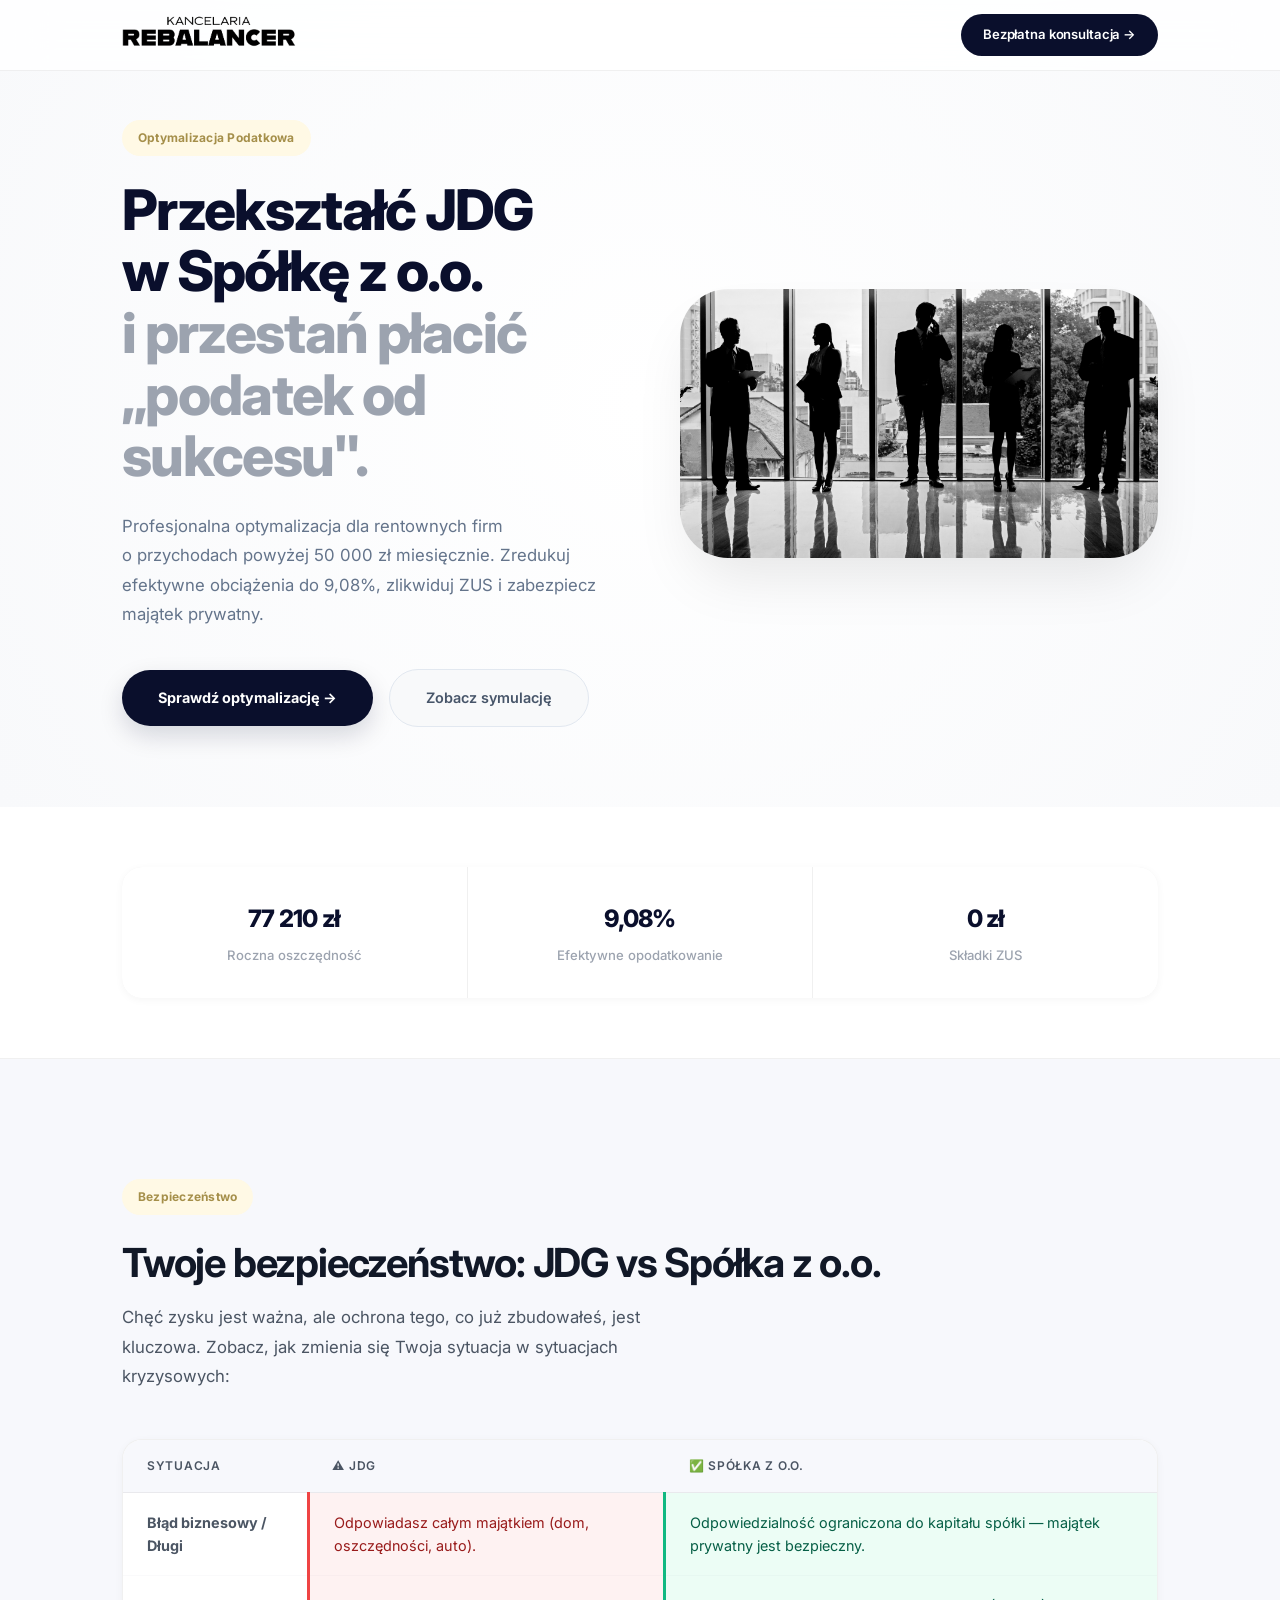
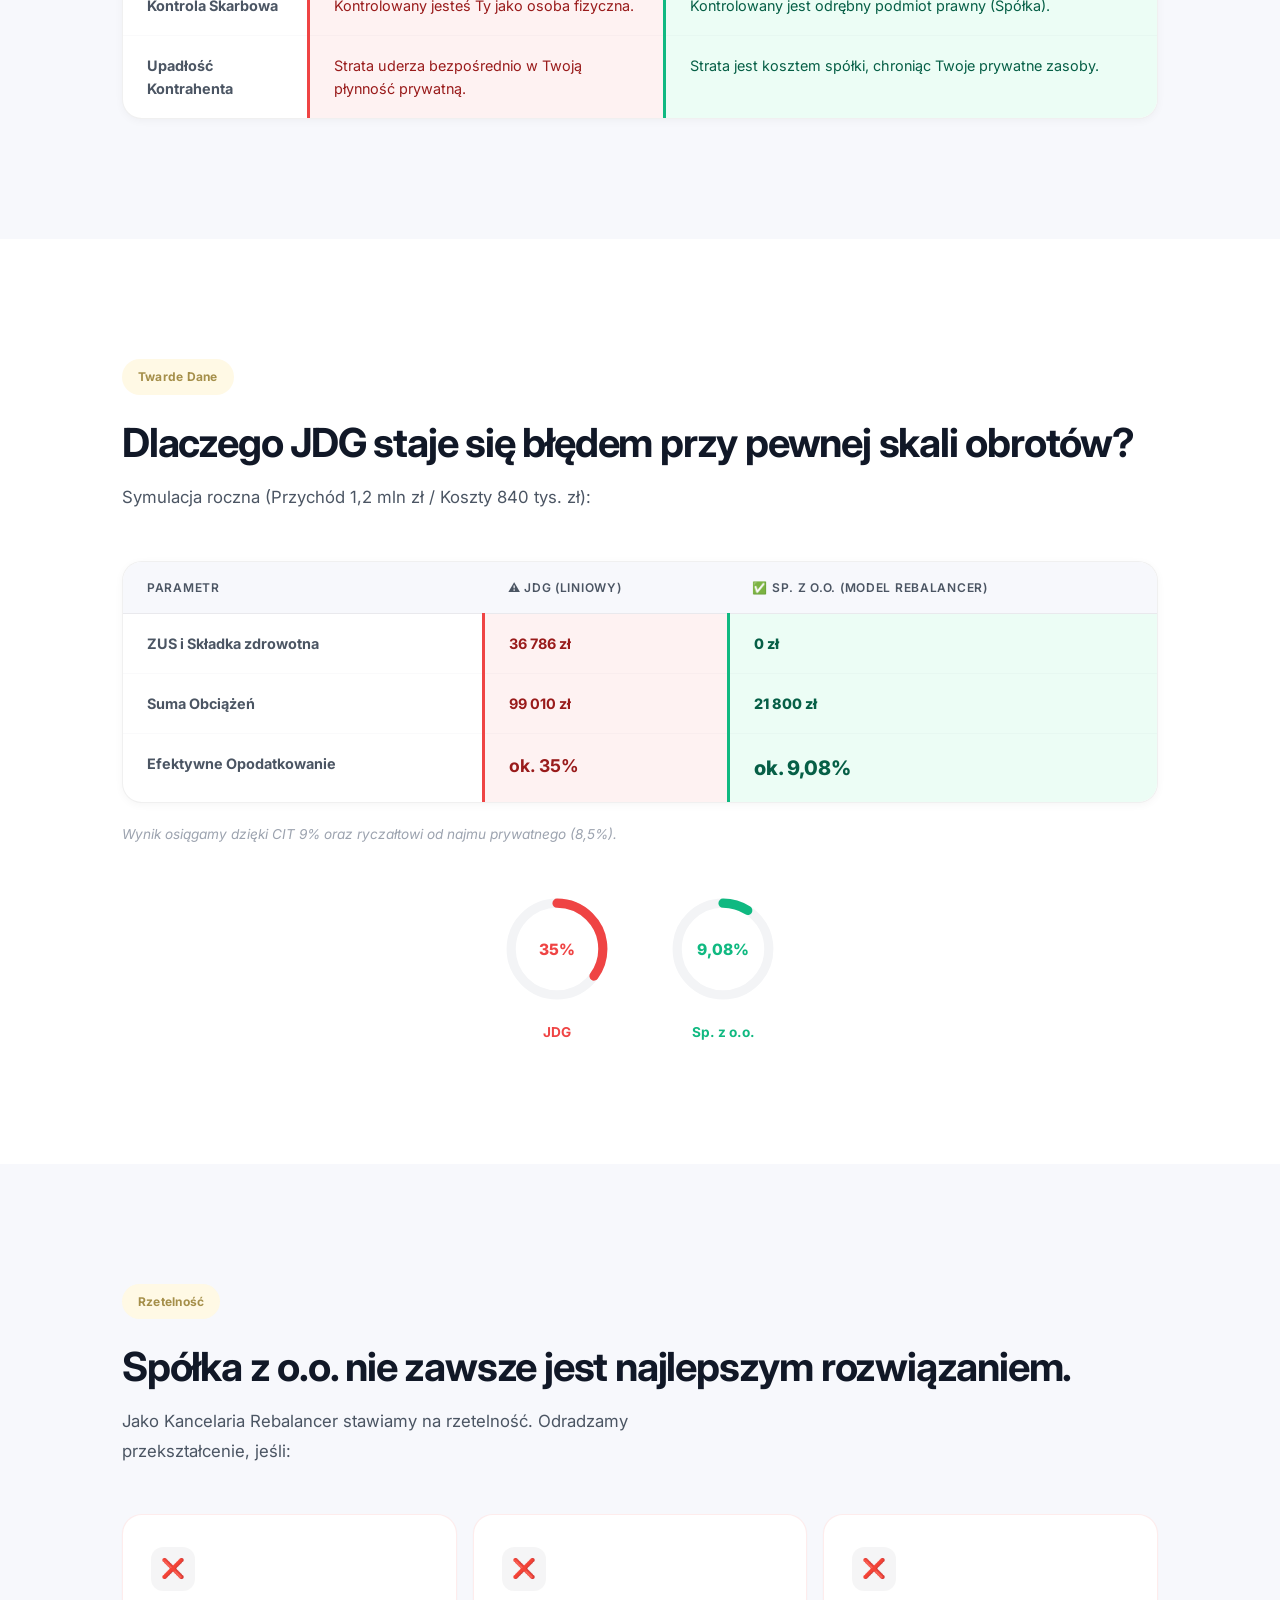
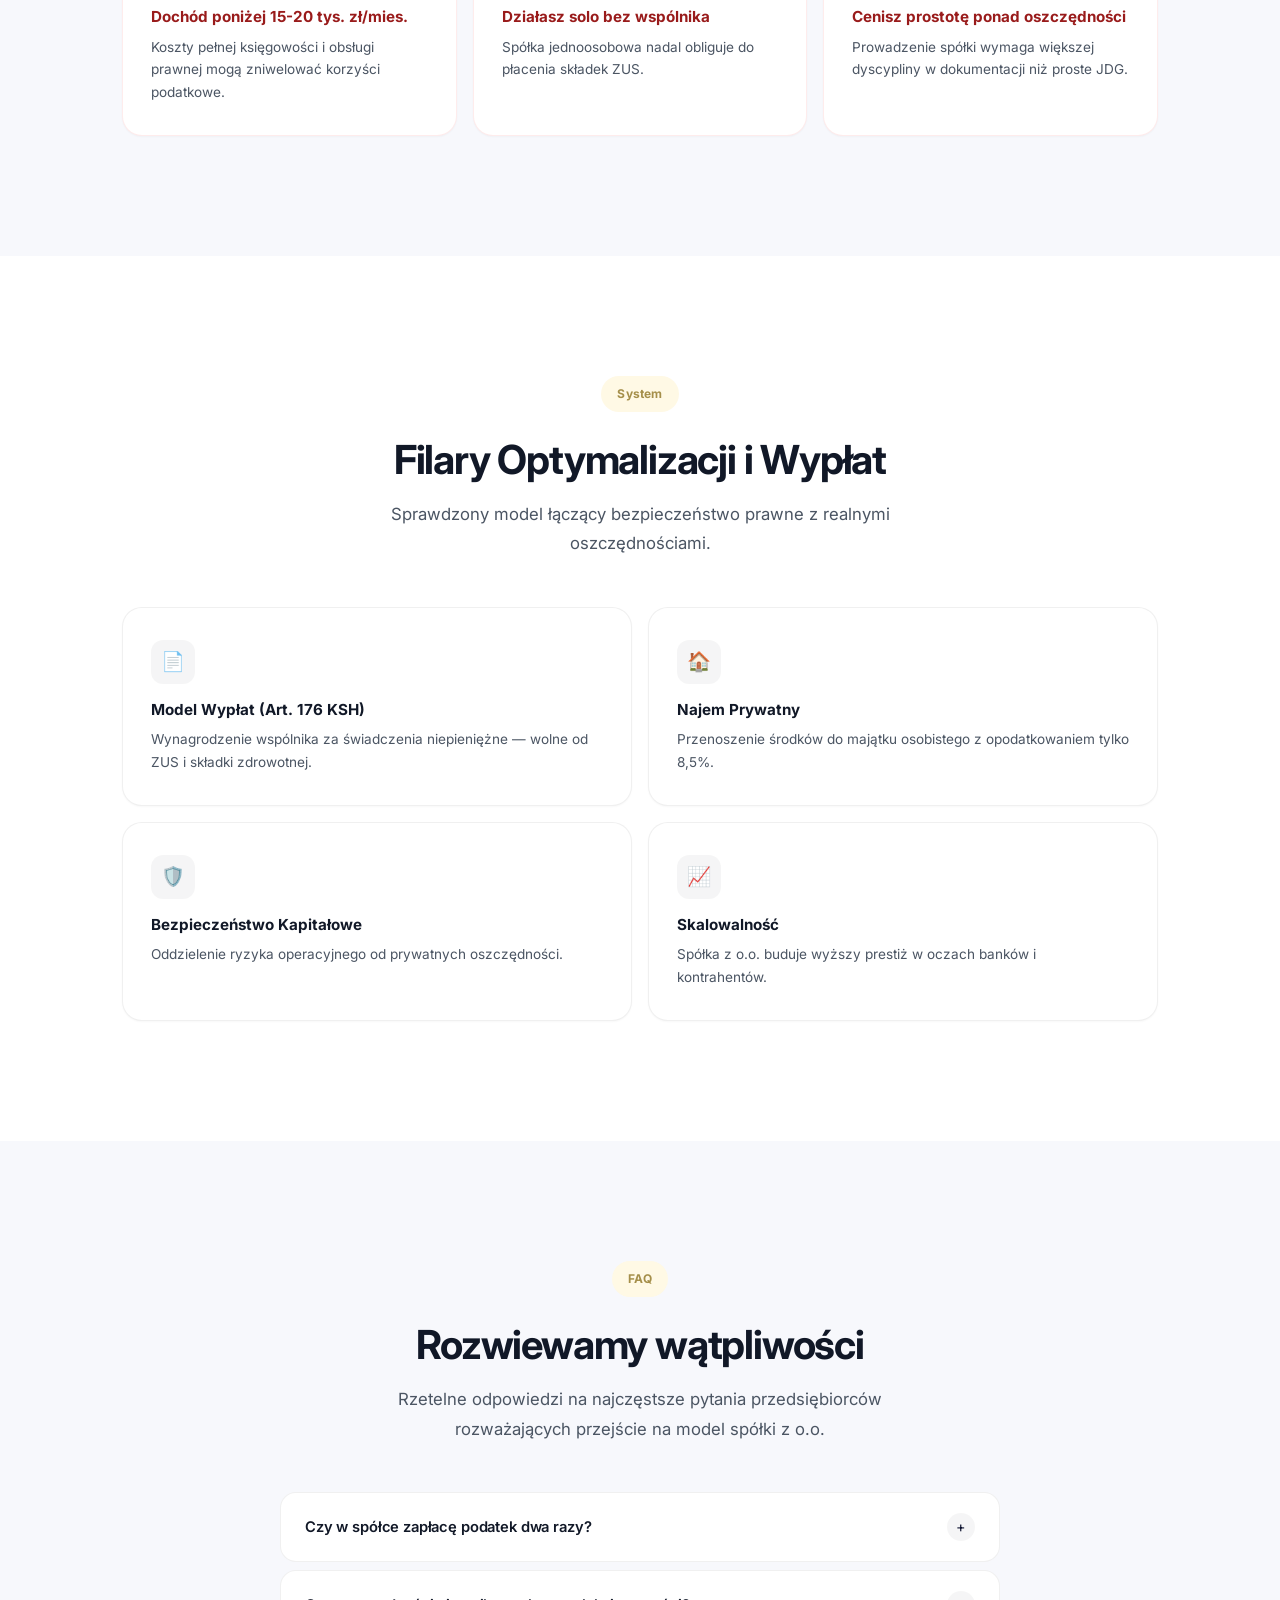
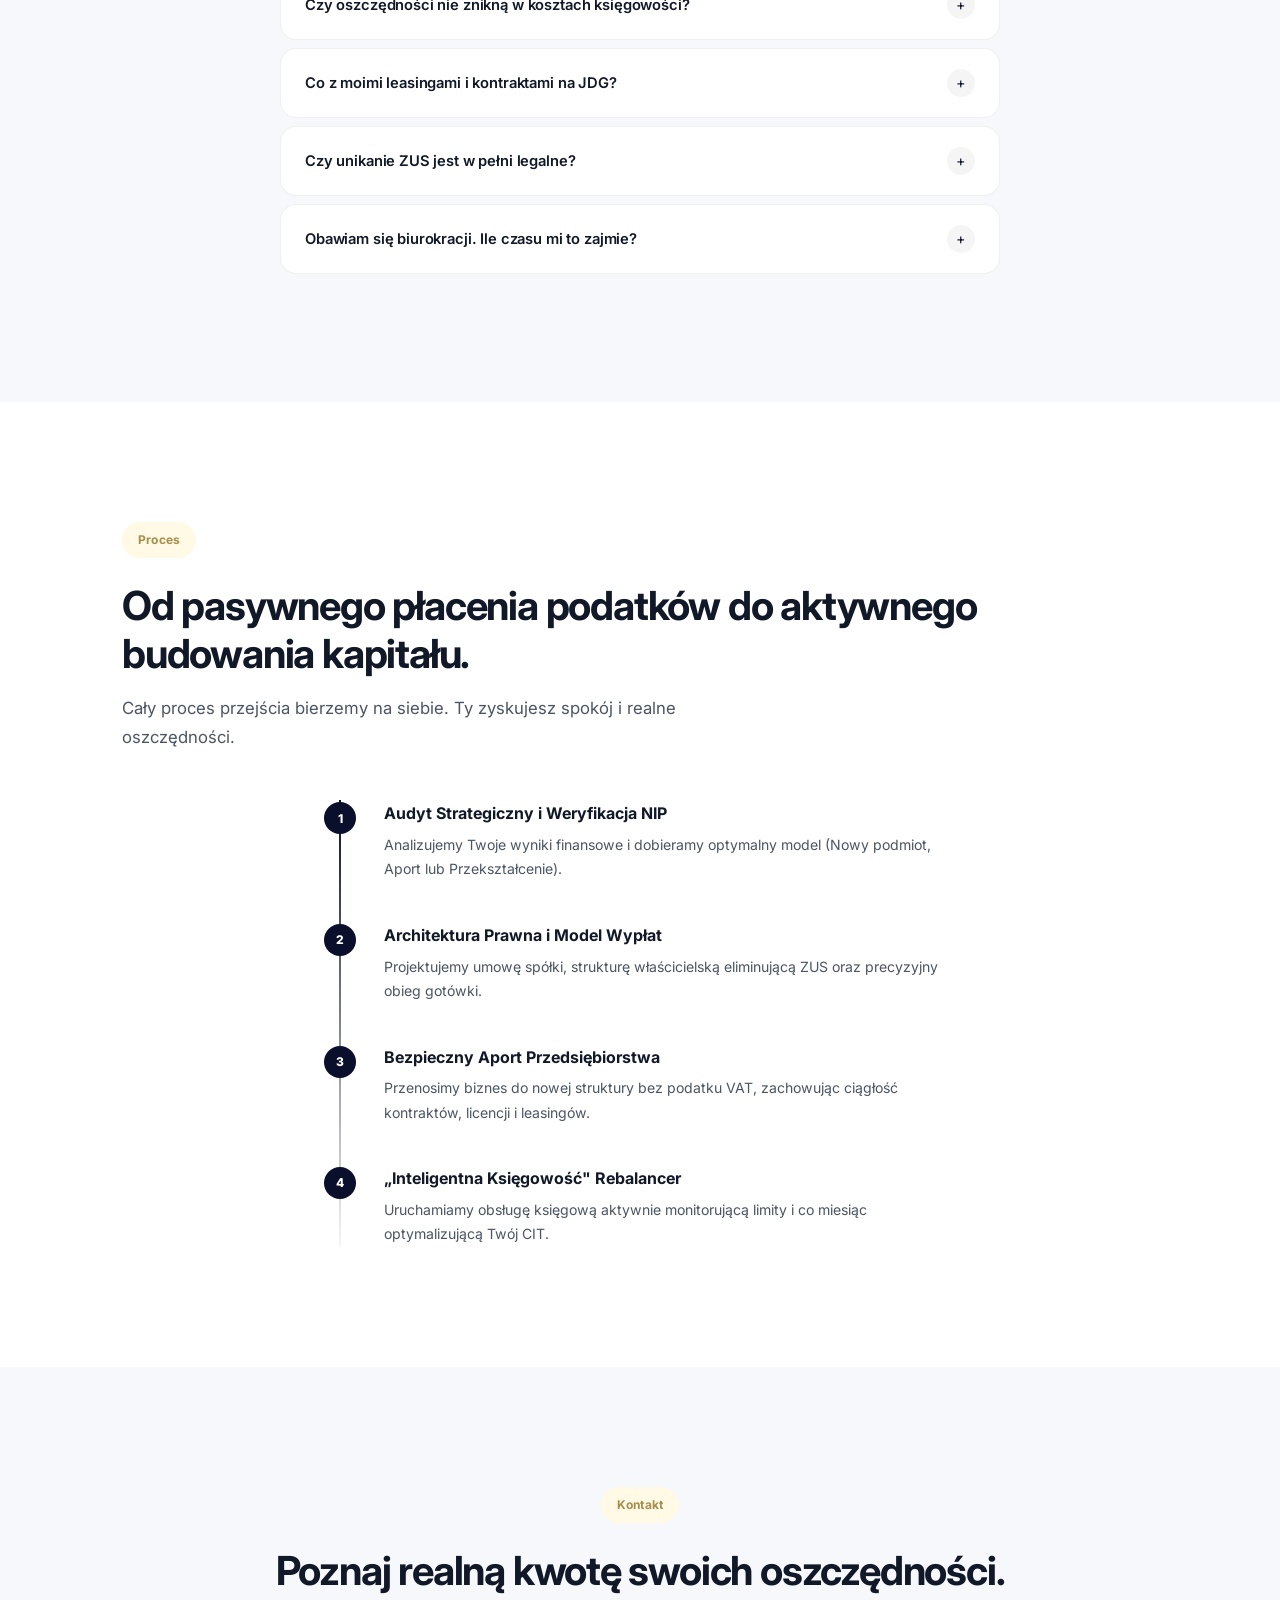
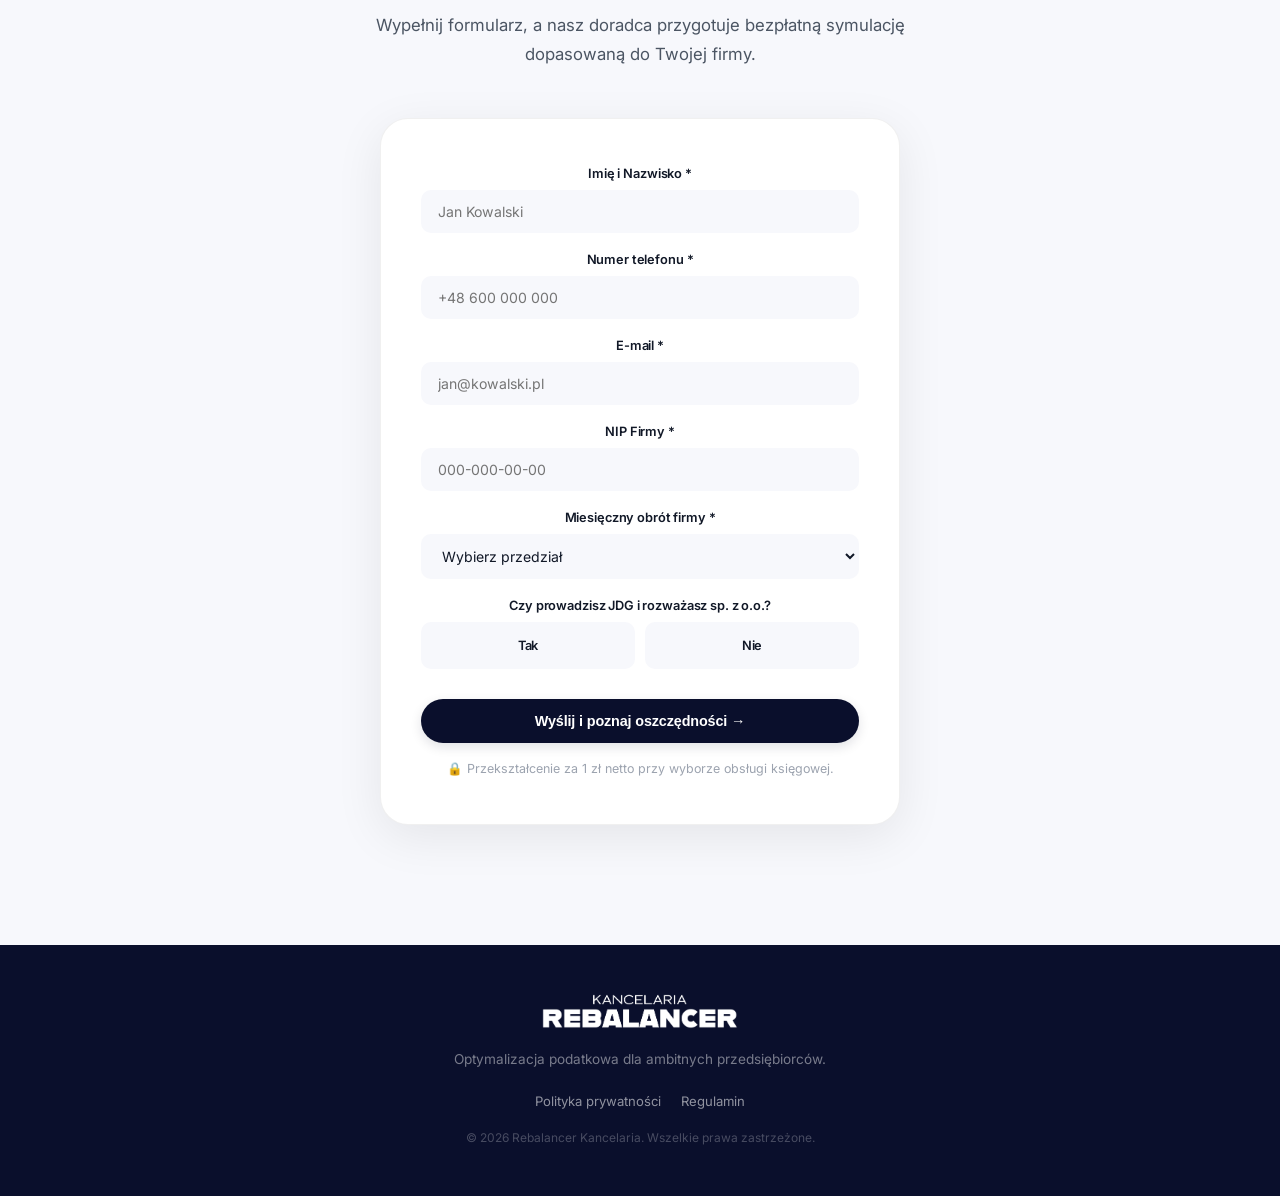
==== index.html @ 9e13a19e "fix: refactor form handling to use name attributes and FormData to ensure all fields are sent" ====
<!DOCTYPE html>
<html lang="pl">

<head>
  <meta charset="UTF-8">
  <meta name="viewport" content="width=device-width, initial-scale=1.0">
  <title>Rebalancer Kancelaria – Przekształcenie JDG w Sp. z o.o. | Optymalizacja Podatkowa</title>
  <meta name="description"
    content="Profesjonalna optymalizacja podatkowa dla rentownych firm. Przekształć JDG w Spółkę z o.o. i zredukuj obciążenia do 9,08%. Kancelaria Rebalancer.">
  <link rel="stylesheet" href="styles.css">
  <link rel="icon" type="image/png" href="favicon.png">
</head>

<body>

  <!-- NAVBAR -->
  <nav class="navbar">
    <div class="container">
      <a href="#" class="nav-logo"><img src="logo.png" alt="Kancelaria Rebalancer"></a>
      <a href="#contact" class="nav-cta">Bezpłatna konsultacja →</a>
    </div>
  </nav>

  <!-- HERO -->
  <section class="hero" id="hero">
    <div class="container">
      <div class="hero-grid">
        <div class="hero-text">
          <span class="pill reveal">Optymalizacja podatkowa</span>
          <h1 class="reveal d1">Przekształć JDG<br>w Spółkę z o.o.<br><span class="muted">i przestań płacić<br>„podatek
              od<br>sukcesu".</span></h1>
          <p class="hero-desc reveal d2">Profesjonalna optymalizacja dla rentownych firm o&nbsp;przychodach powyżej
            50&nbsp;000&nbsp;zł miesięcznie. Zredukuj efektywne obciążenia do 9,08%, zlikwiduj ZUS i&nbsp;zabezpiecz
            majątek prywatny.</p>
          <div class="hero-btns reveal d3">
            <a href="#contact" class="btn-primary">Sprawdź optymalizację →</a>
            <a href="#data" class="btn-outline">Zobacz symulację</a>
          </div>
        </div>
        <div class="hero-visual reveal d2">
          <img src="hero.png" alt="Optymalizacja podatkowa — wizualizacja">
        </div>
      </div>
    </div>
  </section>

  <!-- STATS -->
  <section class="stats-section">
    <div class="container">
      <div class="stats-bar reveal d3">
        <div class="stat-item">
          <div class="stat-value">77 210 zł</div>
          <div class="stat-label">Roczna oszczędność</div>
        </div>
        <div class="stat-item">
          <div class="stat-value">9,08%</div>
          <div class="stat-label">Efektywne opodatkowanie</div>
        </div>
        <div class="stat-item">
          <div class="stat-value">0 zł</div>
          <div class="stat-label">Składki ZUS</div>
        </div>
      </div>
    </div>
  </section>

  <!-- SECTION 2 – RISK -->
  <section class="section bg-soft" id="risk">
    <div class="container">
      <span class="pill reveal">Bezpieczeństwo</span>
      <h2 class="reveal">Twoje bezpieczeństwo: JDG vs Spółka z&nbsp;o.o.</h2>
      <p class="section-desc reveal d1">Chęć zysku jest ważna, ale ochrona tego, co już zbudowałeś, jest kluczowa.
        Zobacz, jak zmienia się Twoja sytuacja w&nbsp;sytuacjach kryzysowych:</p>
      <div class="table-card reveal d2">
        <table class="data-table">
          <thead>
            <tr>
              <th>Sytuacja</th>
              <th>⚠️ JDG</th>
              <th>✅ Spółka z o.o.</th>
            </tr>
          </thead>
          <tbody>
            <tr>
              <td><strong>Błąd biznesowy / Długi</strong></td>
              <td class="cell-danger">Odpowiadasz całym majątkiem (dom, oszczędności, auto).</td>
              <td class="cell-success">Odpowiedzialność ograniczona do kapitału spółki — majątek prywatny jest
                bezpieczny.</td>
            </tr>
            <tr>
              <td><strong>Kontrola Skarbowa</strong></td>
              <td class="cell-danger">Kontrolowany jesteś Ty jako osoba fizyczna.</td>
              <td class="cell-success">Kontrolowany jest odrębny podmiot prawny (Spółka).</td>
            </tr>
            <tr>
              <td><strong>Upadłość Kontrahenta</strong></td>
              <td class="cell-danger">Strata uderza bezpośrednio w Twoją płynność prywatną.</td>
              <td class="cell-success">Strata jest kosztem spółki, chroniąc Twoje prywatne zasoby.</td>
            </tr>
          </tbody>
        </table>
      </div>
    </div>
  </section>

  <!-- SECTION 3 – DATA -->
  <section class="section" id="data">
    <div class="container">
      <span class="pill reveal">Twarde dane</span>
      <h2 class="reveal">Dlaczego JDG staje się błędem przy pewnej skali obrotów?</h2>
      <p class="section-desc reveal d1">Symulacja roczna (Przychód 1,2&nbsp;mln&nbsp;zł / Koszty 840&nbsp;tys.&nbsp;zł):
      </p>
      <div class="table-card reveal d2">
        <table class="data-table">
          <thead>
            <tr>
              <th>Parametr</th>
              <th>⚠️ JDG (Liniowy)</th>
              <th>✅ Sp. z o.o. (Model Rebalancer)</th>
            </tr>
          </thead>
          <tbody>
            <tr>
              <td><strong>ZUS i Składka zdrowotna</strong></td>
              <td class="cell-danger" style="font-weight:700">36&nbsp;786&nbsp;zł</td>
              <td class="cell-success" style="font-weight:800">0&nbsp;zł</td>
            </tr>
            <tr>
              <td><strong>Suma Obciążeń</strong></td>
              <td class="cell-danger" style="font-weight:700">99&nbsp;010&nbsp;zł</td>
              <td class="cell-success" style="font-weight:800">21&nbsp;800&nbsp;zł</td>
            </tr>
            <tr>
              <td><strong>Efektywne Opodatkowanie</strong></td>
              <td class="cell-danger" style="font-weight:700;font-size:1.1rem">ok. 35%</td>
              <td class="cell-success" style="font-weight:800;font-size:1.25rem">ok. 9,08%</td>
            </tr>
          </tbody>
        </table>
      </div>
      <p class="data-note reveal d3">Wynik osiągamy dzięki CIT 9% oraz ryczałtowi od najmu prywatnego (8,5%).</p>
      <div class="chart-row reveal d3">
        <div class="donut-item">
          <svg width="110" height="110" viewBox="0 0 120 120">
            <circle cx="60" cy="60" r="50" fill="none" stroke="#F3F4F6" stroke-width="10" />
            <circle id="donut-jdg" cx="60" cy="60" r="50" fill="none" stroke="#EF4444" stroke-width="10"
              stroke-linecap="round" transform="rotate(-90 60 60)" /><text x="60" y="60" text-anchor="middle"
              dominant-baseline="central" fill="#EF4444" font-size="17" font-weight="800" font-family="Inter">35%</text>
          </svg>
          <p class="donut-label label-red">JDG</p>
        </div>
        <div class="donut-item">
          <svg width="110" height="110" viewBox="0 0 120 120">
            <circle cx="60" cy="60" r="50" fill="none" stroke="#F3F4F6" stroke-width="10" />
            <circle id="donut-spzoo" cx="60" cy="60" r="50" fill="none" stroke="#10B981" stroke-width="10"
              stroke-linecap="round" transform="rotate(-90 60 60)" /><text x="60" y="60" text-anchor="middle"
              dominant-baseline="central" fill="#10B981" font-size="17" font-weight="800"
              font-family="Inter">9,08%</text>
          </svg>
          <p class="donut-label label-green">Sp. z o.o.</p>
        </div>
      </div>
    </div>
  </section>

  <!-- SECTION 4 – HONESTY -->
  <section class="section bg-soft" id="honesty">
    <div class="container">
      <span class="pill reveal">Rzetelność</span>
      <h2 class="reveal">Spółka z o.o. nie zawsze jest najlepszym rozwiązaniem.</h2>
      <p class="section-desc reveal d1">Jako Kancelaria Rebalancer stawiamy na rzetelność. Odradzamy przekształcenie,
        jeśli:</p>
      <div class="cards-3">
        <div class="card card--warning reveal d1">
          <div class="card-icon">❌</div>
          <h3>Dochód poniżej 15-20 tys. zł/mies.</h3>
          <p>Koszty pełnej księgowości i obsługi prawnej mogą zniwelować korzyści podatkowe.</p>
        </div>
        <div class="card card--warning reveal d2">
          <div class="card-icon">❌</div>
          <h3>Działasz solo bez wspólnika</h3>
          <p>Spółka jednoosobowa nadal obliguje do płacenia składek ZUS.</p>
        </div>
        <div class="card card--warning reveal d3">
          <div class="card-icon">❌</div>
          <h3>Cenisz prostotę ponad oszczędności</h3>
          <p>Prowadzenie spółki wymaga większej dyscypliny w dokumentacji niż proste JDG.</p>
        </div>
      </div>
    </div>
  </section>

  <!-- SECTION 5 – PILLARS -->
  <section class="section" id="pillars">
    <div class="container text-center">
      <span class="pill reveal">System</span>
      <h2 class="reveal">Filary Optymalizacji i&nbsp;Wypłat</h2>
      <p class="section-desc reveal d1">Sprawdzony model łączący bezpieczeństwo prawne z&nbsp;realnymi oszczędnościami.
      </p>
      <div class="grid-2x2" style="text-align:left">
        <div class="card reveal d1">
          <div class="card-icon">📄</div>
          <h3>Model Wypłat (Art. 176 KSH)</h3>
          <p>Wynagrodzenie wspólnika za świadczenia niepieniężne — wolne od ZUS i składki zdrowotnej.</p>
        </div>
        <div class="card reveal d2">
          <div class="card-icon">🏠</div>
          <h3>Najem Prywatny</h3>
          <p>Przenoszenie środków do majątku osobistego z opodatkowaniem tylko 8,5%.</p>
        </div>
        <div class="card reveal d3">
          <div class="card-icon">🛡️</div>
          <h3>Bezpieczeństwo Kapitałowe</h3>
          <p>Oddzielenie ryzyka operacyjnego od prywatnych oszczędności.</p>
        </div>
        <div class="card reveal d4">
          <div class="card-icon">📈</div>
          <h3>Skalowalność</h3>
          <p>Spółka z o.o. buduje wyższy prestiż w oczach banków i kontrahentów.</p>
        </div>
      </div>
    </div>
  </section>

  <!-- SECTION 6 – FAQ -->
  <section class="section bg-soft" id="faq">
    <div class="container text-center">
      <span class="pill reveal">FAQ</span>
      <h2 class="reveal">Rozwiewamy wątpliwości</h2>
      <p class="section-desc reveal d1">Rzetelne odpowiedzi na najczęstsze pytania przedsiębiorców rozważających
        przejście na model spółki z&nbsp;o.o.</p>
      <div class="faq-wrap" style="text-align:left">
        <div class="faq-item reveal d1"><button class="faq-q">Czy w spółce zapłacę podatek dwa razy?<span
              class="faq-icon">+</span></button>
          <div class="faq-a">
            <div class="faq-a-inner">Nie. Wdrażamy metody transferu środków (najem prywatny, art. 176 KSH), które są
              kosztem dla spółki (obniżają CIT) i trafiają do Ciebie z minimalnym opodatkowaniem (nawet 8,5%).</div>
          </div>
        </div>
        <div class="faq-item reveal d2"><button class="faq-q">Czy oszczędności nie znikną w kosztach księgowości?<span
              class="faq-icon">+</span></button>
          <div class="faq-a">
            <div class="faq-a-inner">Przy dochodach 50 tys. zł+ miesięcznie, roczna oszczędność (ok. 77 tys. zł)
              wielokrotnie przewyższa koszt obsługi księgowej (ok. 1400 zł netto).</div>
          </div>
        </div>
        <div class="faq-item reveal d2"><button class="faq-q">Co z moimi leasingami i kontraktami na JDG?<span
              class="faq-icon">+</span></button>
          <div class="faq-a">
            <div class="faq-a-inner">Metoda aportu zapewnia sukcesję prawną. Pomagamy w aneksowaniu umów i przenoszeniu
              składników majątku bez przestojów operacyjnych.</div>
          </div>
        </div>
        <div class="faq-item reveal d3"><button class="faq-q">Czy unikanie ZUS jest w pełni legalne?<span
              class="faq-icon">+</span></button>
          <div class="faq-a">
            <div class="faq-a-inner">Tak. Wspólnicy wieloosobowych spółek z o.o. nie podlegają pod system ubezpieczeń
              społecznych zgodnie z ustawą o systemie ubezpieczeń społecznych.</div>
          </div>
        </div>
        <div class="faq-item reveal d3"><button class="faq-q">Obawiam się biurokracji. Ile czasu mi to zajmie?<span
              class="faq-icon">+</span></button>
          <div class="faq-a">
            <div class="faq-a-inner">Przejmujemy 90% formalności. Cały proces trwa 1-2 miesiące, a Twój udział
              ograniczamy do minimum przy podpisaniu dokumentów.</div>
          </div>
        </div>
      </div>
    </div>
  </section>

  <!-- SECTION 7 – PROCESS -->
  <section class="section" id="process">
    <div class="container">
      <span class="pill reveal">Proces</span>
      <h2 class="reveal">Od pasywnego płacenia podatków do aktywnego budowania kapitału.</h2>
      <p class="section-desc reveal d1">Cały proces przejścia bierzemy na siebie. Ty zyskujesz spokój i&nbsp;realne
        oszczędności.</p>
      <div class="timeline">
        <div class="tl-step reveal d1">
          <div class="tl-num">1</div>
          <h3>Audyt Strategiczny i Weryfikacja NIP</h3>
          <p>Analizujemy Twoje wyniki finansowe i dobieramy optymalny model (Nowy podmiot, Aport lub Przekształcenie).
          </p>
        </div>
        <div class="tl-step reveal d2">
          <div class="tl-num">2</div>
          <h3>Architektura Prawna i Model Wypłat</h3>
          <p>Projektujemy umowę spółki, strukturę właścicielską eliminującą ZUS oraz precyzyjny obieg gotówki.</p>
        </div>
        <div class="tl-step reveal d3">
          <div class="tl-num">3</div>
          <h3>Bezpieczny Aport Przedsiębiorstwa</h3>
          <p>Przenosimy biznes do nowej struktury bez podatku VAT, zachowując ciągłość kontraktów, licencji i leasingów.
          </p>
        </div>
        <div class="tl-step reveal d4">
          <div class="tl-num">4</div>
          <h3>„Inteligentna Księgowość" Rebalancer</h3>
          <p>Uruchamiamy obsługę księgową aktywnie monitorującą limity i co miesiąc optymalizującą Twój CIT.</p>
        </div>
      </div>
    </div>
  </section>

  <!-- SECTION 8 – CONTACT -->
  <section class="section bg-soft" id="contact">
    <div class="container text-center">
      <span class="pill reveal">Kontakt</span>
      <h2 class="reveal">Poznaj realną kwotę swoich oszczędności.</h2>
      <p class="section-desc reveal d1">Wypełnij formularz, a nasz doradca przygotuje bezpłatną symulację dopasowaną do
        Twojej firmy.</p>
      <div class="form-card reveal d2">
        <form id="contactForm" novalidate>
          <div class="field"><label for="name">Imię i Nazwisko *</label><input type="text" id="name" name="name"
              placeholder="Jan Kowalski" required></div>
          <div class="field"><label for="phone">Numer telefonu *</label><input type="tel" id="phone" name="phone"
              placeholder="+48 600 000 000" required></div>
          <div class="field"><label for="email">E-mail *</label><input type="email" id="email" name="email"
              placeholder="jan@kowalski.pl" required></div>
          <div class="field"><label for="nip">NIP Firmy *</label><input type="text" id="nip" name="nip"
              placeholder="000-000-00-00" required></div>
          <div class="field"><label for="revenue">Miesięczny obrót firmy *</label><select id="revenue" name="revenue"
              required>
              <option value="" disabled selected>Wybierz przedział</option>
              <option value="do30">do 30 tys. zł</option>
              <option value="30-50">30–50 tys. zł</option>
              <option value="50-200">50–200 tys. zł</option>
              <option value="200+">powyżej 200 tys. zł</option>
            </select></div>
          <div class="field"><label>Czy prowadzisz JDG i rozważasz sp. z o.o.?</label>
            <div class="radio-row"><label class="radio-opt"><input type="radio" name="jdg" value="tak">Tak</label><label
                class="radio-opt"><input type="radio" name="jdg" value="nie">Nie</label></div>
          </div>
          <button type="submit" class="submit-btn">Wyślij i poznaj oszczędności →</button>
          <p class="form-note">🔒 Przekształcenie za 1 zł netto przy wyborze obsługi księgowej.</p>
        </form>
      </div>
    </div>
  </section>

  <!-- FOOTER -->
  <footer>
    <div class="container">
      <div class="footer-logo"><img src="logo.png" alt="Rebalancer Kancelaria"></div>
      <p class="footer-tagline">Optymalizacja podatkowa dla ambitnych przedsiębiorców.</p>
      <div class="footer-links"><a href="#">Polityka prywatności</a><a href="#">Regulamin</a></div>
      <p class="footer-copy">© 2026 Rebalancer Kancelaria. Wszelkie prawa zastrzeżone.</p>
    </div>
  </footer>

  <!-- MODAL -->
  <div class="modal-overlay" id="successModal">
    <div class="modal-box">
      <div class="m-icon">✅</div>
      <h3>Dziękujemy!</h3>
      <p>Twoje zgłoszenie zostało wysłane. Nasz doradca skontaktuje się z Tobą w ciągu 24 godzin.</p>
      <button class="modal-close-btn" id="closeModal">Zamknij</button>
    </div>
  </div>

  <script src="script.js"></script>
</body>

</html>
---- styles.css ----
@import url('https://fonts.googleapis.com/css2?family=Inter:wght@300;400;500;600;700;800;900&display=swap');

:root {
  --white: #FFFFFF;
  --bg-soft: #F7F8FC;
  --bg-section: #F1F3F9;
  --navy: #0A0F2C;
  --navy-90: rgba(10, 15, 44, 0.9);
  --navy-08: rgba(10, 15, 44, 0.08);
  --navy-04: rgba(10, 15, 44, 0.04);
  --navy-02: rgba(10, 15, 44, 0.02);
  --text-primary: #111827;
  --text-secondary: #4B5563;
  --text-tertiary: #9CA3AF;
  --border: rgba(0, 0, 0, 0.06);
  --border-hover: rgba(10, 15, 44, 0.14);
  --green: #10B981;
  --green-bg: #ECFDF5;
  --green-text: #065F46;
  --red: #EF4444;
  --red-bg: #FEF2F2;
  --red-text: #991B1B;
  --gold: #C8A951;
  --radius: 16px;
  --radius-lg: 20px;
  --radius-xl: 28px;
  --shadow-xs: 0 1px 2px rgba(0, 0, 0, 0.03);
  --shadow-sm: 0 2px 8px rgba(0, 0, 0, 0.04);
  --shadow-md: 0 4px 24px rgba(0, 0, 0, 0.06);
  --shadow-lg: 0 12px 48px rgba(0, 0, 0, 0.08);
  --shadow-xl: 0 20px 60px rgba(0, 0, 0, 0.10);
  --ease: cubic-bezier(0.4, 0, 0.2, 1);
}

*,
*::before,
*::after {
  box-sizing: border-box;
  margin: 0;
  padding: 0;
}

html {
  scroll-behavior: smooth;
}

body {
  font-family: 'Inter', system-ui, -apple-system, sans-serif;
  background: var(--white);
  color: var(--text-primary);
  line-height: 1.65;
  overflow-x: hidden;
  -webkit-font-smoothing: antialiased;
  -moz-osx-font-smoothing: grayscale;
}

/* === LAYOUT === */
.container {
  max-width: 1100px;
  margin: 0 auto;
  padding: 0 32px;
}

.section {
  padding: 120px 0;
}

.text-center {
  text-align: center;
}

/* === PILL BADGE === */
.pill {
  display: inline-flex;
  align-items: center;
  gap: 6px;
  padding: 8px 16px;
  background: #FFF9E5;
  color: #A58F4A;
  font-size: 0.75rem;
  font-weight: 700;
  text-transform: capitalize;
  letter-spacing: 0.02em;
  border-radius: 100px;
  margin-bottom: 24px;
}

/* === TYPOGRAPHY === */
h1 {
  font-size: clamp(2.25rem, 4.5vw, 3.25rem);
  font-weight: 800;
  line-height: 1.15;
  letter-spacing: -0.035em;
  color: var(--text-primary);
}

h2 {
  font-size: clamp(1.75rem, 3.5vw, 2.5rem);
  font-weight: 700;
  line-height: 1.2;
  letter-spacing: -0.03em;
  color: var(--text-primary);
  margin-bottom: 16px;
}

.section-desc {
  font-size: 1.05rem;
  color: var(--text-secondary);
  max-width: 580px;
  line-height: 1.75;
  margin-bottom: 48px;
  font-weight: 400;
}

.text-center .section-desc {
  margin-left: auto;
  margin-right: auto;
}

/* === ANIMATIONS === */
.reveal {
  opacity: 0;
  transform: translateY(24px);
  transition: opacity 0.65s var(--ease), transform 0.65s var(--ease);
}

.reveal.visible {
  opacity: 1;
  transform: none;
}

.d1 {
  transition-delay: 0.08s;
}

.d2 {
  transition-delay: 0.16s;
}

.d3 {
  transition-delay: 0.24s;
}

.d4 {
  transition-delay: 0.32s;
}

/* === NAVBAR === */
.navbar {
  position: fixed;
  top: 0;
  left: 0;
  right: 0;
  z-index: 100;
  padding: 14px 0;
  background: rgba(255, 255, 255, 0.82);
  backdrop-filter: saturate(180%) blur(20px);
  -webkit-backdrop-filter: saturate(180%) blur(20px);
  border-bottom: 1px solid var(--border);
}

.navbar .container {
  display: flex;
  align-items: center;
  justify-content: space-between;
}

.nav-logo img {
  height: 32px;
}

.nav-cta {
  padding: 10px 22px;
  background: var(--navy);
  color: var(--white);
  font-size: 0.82rem;
  font-weight: 600;
  border: none;
  border-radius: 100px;
  cursor: pointer;
  text-decoration: none;
  transition: all 0.25s var(--ease);
  letter-spacing: -0.01em;
}

.nav-cta:hover {
  background: #161D40;
  box-shadow: var(--shadow-md);
  transform: translateY(-1px);
}

/* === HERO === */
.hero {
  padding: 120px 0 80px;
  background: radial-gradient(circle at 50% 50%, #ffffff 0%, #f8f9fb 100%);
  position: relative;
  overflow: hidden;
}

.hero-grid {
  display: grid;
  grid-template-columns: 1fr 1fr;
  gap: 80px;
  align-items: center;
}

.hero-text {
  max-width: 540px;
}

.hero h1 {
  margin-bottom: 24px;
  font-size: clamp(2.2rem, 4.5vw, 3.5rem);
  line-height: 1.1;
  font-weight: 800;
  color: var(--navy);
  letter-spacing: -0.03em;
}

.hero h1 .underline-accent {
  position: relative;
  display: inline;
}

.hero h1 span.muted {
  color: #9CA3AF;
  font-weight: 800;
}

.hero-desc {
  font-size: 1.05rem;
  color: #64748B;
  line-height: 1.75;
  margin-bottom: 40px;
  font-weight: 400;
}

.hero-btns {
  display: flex;
  gap: 16px;
  align-items: center;
}

.btn-primary {
  padding: 16px 36px;
  background: var(--navy);
  color: var(--white);
  font-weight: 700;
  font-size: 0.9rem;
  border-radius: 100px;
  text-decoration: none;
  transition: all 0.3s var(--ease);
  box-shadow: 0 10px 25px rgba(10, 15, 44, 0.15);
}

.btn-primary:hover {
  background: #161D40;
  transform: translateY(-2px);
  box-shadow: 0 15px 35px rgba(10, 15, 44, 0.2);
}

.btn-outline {
  padding: 16px 36px;
  background: #F8F9FA;
  color: #475569;
  font-weight: 600;
  font-size: 0.9rem;
  border: 1px solid #E2E8F0;
  border-radius: 100px;
  text-decoration: none;
  transition: all 0.3s var(--ease);
}

.btn-outline:hover {
  background: var(--white);
  border-color: #CBD5E1;
  color: var(--navy);
}

.hero-visual {
  width: 100%;
  display: flex;
  justify-content: flex-end;
}

.hero-visual img {
  width: 100%;
  max-width: 580px;
  height: auto;
  object-fit: cover;
  border-radius: 48px;
  box-shadow: 0 30px 60px -15px rgba(0, 0, 0, 0.1);
}

/* === STATS BAR === */
.stats-section {
  padding: 60px 0;
  background: var(--white);
  border-bottom: 1px solid var(--border);
}

.stats-bar {
  display: grid;
  grid-template-columns: repeat(3, 1fr);
  gap: 1px;
  background: var(--border);
  border-radius: var(--radius-lg);
  overflow: hidden;
  box-shadow: var(--shadow-sm);
}

.stat-item {
  background: var(--white);
  padding: 32px;
  text-align: center;
}

.stat-value {
  font-size: 1.5rem;
  font-weight: 800;
  color: var(--navy);
  margin-bottom: 6px;
  letter-spacing: -0.03em;
}

.stat-label {
  font-size: 0.82rem;
  color: var(--text-tertiary);
  font-weight: 500;
}

/* === TABLE SECTIONS === */
.table-card {
  overflow-x: auto;
  border-radius: var(--radius-lg);
  border: 1px solid var(--border);
  background: var(--white);
  box-shadow: var(--shadow-sm);
}

.data-table {
  width: 100%;
  border-collapse: collapse;
  font-size: 0.9rem;
}

.data-table thead th {
  background: var(--bg-soft);
  padding: 16px 24px;
  text-align: left;
  font-weight: 600;
  font-size: 0.75rem;
  text-transform: uppercase;
  letter-spacing: 0.06em;
  color: var(--text-secondary);
  border-bottom: 1px solid var(--border);
}

.data-table tbody td {
  padding: 18px 24px;
  border-bottom: 1px solid var(--navy-02);
  vertical-align: top;
  color: var(--text-secondary);
  line-height: 1.6;
}

.data-table tbody tr:last-child td {
  border-bottom: none;
}

.cell-danger {
  border-left: 3px solid var(--red);
  background: var(--red-bg);
  color: var(--red-text) !important;
}

.cell-success {
  border-left: 3px solid var(--green);
  background: var(--green-bg);
  color: var(--green-text) !important;
}

.data-note {
  margin-top: 20px;
  font-size: 0.85rem;
  color: var(--text-tertiary);
  font-style: italic;
}

/* === BG VARIANTS === */
.bg-soft {
  background: var(--bg-soft);
}

.bg-section {
  background: var(--bg-section);
}

/* === CARDS GRID === */
.cards-3 {
  display: grid;
  grid-template-columns: repeat(3, 1fr);
  gap: 16px;
}

.card {
  background: var(--white);
  border: 1px solid var(--border);
  border-radius: var(--radius-lg);
  padding: 32px 28px;
  transition: all 0.3s var(--ease);
  box-shadow: var(--shadow-xs);
}

.card:hover {
  box-shadow: var(--shadow-md);
  transform: translateY(-3px);
  border-color: var(--border-hover);
}

.card-icon {
  width: 44px;
  height: 44px;
  background: var(--navy-04);
  border-radius: 12px;
  display: flex;
  align-items: center;
  justify-content: center;
  font-size: 1.2rem;
  margin-bottom: 16px;
}

.card h3 {
  font-size: 0.95rem;
  font-weight: 700;
  margin-bottom: 8px;
  line-height: 1.35;
}

.card p {
  font-size: 0.85rem;
  color: var(--text-secondary);
  line-height: 1.65;
}

.card--warning {
  border-color: rgba(239, 68, 68, 0.1);
}

.card--warning h3 {
  color: var(--red-text);
}

/* === 2x2 GRID === */
.grid-2x2 {
  display: grid;
  grid-template-columns: repeat(2, 1fr);
  gap: 16px;
}

/* === DONUT CHART === */
.chart-row {
  display: flex;
  justify-content: center;
  align-items: center;
  gap: 56px;
  margin-top: 48px;
  flex-wrap: wrap;
}

.donut-item {
  text-align: center;
}

.donut-label {
  margin-top: 10px;
  font-weight: 700;
  font-size: 0.85rem;
}

.label-red {
  color: var(--red);
}

.label-green {
  color: var(--green);
}

/* === FAQ === */
.faq-wrap {
  max-width: 720px;
  margin: 0 auto;
}

.faq-item {
  border: 1px solid var(--border);
  border-radius: var(--radius);
  margin-bottom: 8px;
  overflow: hidden;
  background: var(--white);
  transition: all 0.25s var(--ease);
}

.faq-item:hover {
  border-color: var(--border-hover);
}

.faq-q {
  width: 100%;
  background: none;
  border: none;
  color: var(--text-primary);
  padding: 20px 24px;
  font-family: 'Inter', sans-serif;
  font-size: 0.92rem;
  font-weight: 600;
  text-align: left;
  cursor: pointer;
  display: flex;
  justify-content: space-between;
  align-items: center;
  gap: 16px;
  transition: background 0.2s;
  letter-spacing: -0.01em;
}

.faq-q:hover {
  background: var(--navy-02);
}

.faq-icon {
  flex-shrink: 0;
  width: 28px;
  height: 28px;
  background: var(--navy-04);
  border-radius: 50%;
  display: flex;
  align-items: center;
  justify-content: center;
  font-size: 0.9rem;
  color: var(--navy);
  transition: transform 0.3s var(--ease);
  font-weight: 400;
}

.faq-item.active .faq-icon {
  transform: rotate(45deg);
}

.faq-a {
  max-height: 0;
  overflow: hidden;
  transition: max-height 0.35s var(--ease);
}

.faq-item.active .faq-a {
  max-height: 280px;
}

.faq-a-inner {
  padding: 0 24px 20px;
  color: var(--text-secondary);
  font-size: 0.9rem;
  line-height: 1.75;
}

/* === TIMELINE === */
.timeline {
  max-width: 640px;
  margin: 0 auto;
  position: relative;
}

.timeline::before {
  content: '';
  position: absolute;
  left: 19px;
  top: 0;
  bottom: 0;
  width: 2px;
  background: linear-gradient(180deg, var(--navy) 0%, var(--navy-04) 100%);
}

.tl-step {
  position: relative;
  padding-left: 64px;
  margin-bottom: 40px;
}

.tl-step:last-child {
  margin-bottom: 0;
}

.tl-num {
  position: absolute;
  left: 4px;
  top: 2px;
  width: 32px;
  height: 32px;
  background: var(--navy);
  border-radius: 50%;
  display: flex;
  align-items: center;
  justify-content: center;
  font-weight: 800;
  font-size: 0.75rem;
  color: var(--white);
  z-index: 1;
}

.tl-step h3 {
  font-size: 1rem;
  margin-bottom: 6px;
}

.tl-step p {
  font-size: 0.88rem;
  color: var(--text-secondary);
  line-height: 1.75;
}

/* === FORM === */
.form-card {
  max-width: 520px;
  margin: 0 auto;
  background: var(--white);
  border: 1px solid var(--border);
  border-radius: var(--radius-xl);
  padding: 44px 40px;
  box-shadow: var(--shadow-lg);
}

.field {
  margin-bottom: 16px;
}

.field label {
  display: block;
  font-size: 0.8rem;
  font-weight: 600;
  margin-bottom: 6px;
  color: var(--text-primary);
  letter-spacing: -0.01em;
}

.field input,
.field select {
  width: 100%;
  padding: 12px 16px;
  background: var(--bg-soft);
  border: 1.5px solid transparent;
  border-radius: 10px;
  color: var(--text-primary);
  font-family: 'Inter', sans-serif;
  font-size: 0.88rem;
  transition: all 0.2s var(--ease);
  outline: none;
}

.field input:focus,
.field select:focus {
  border-color: var(--navy);
  background: var(--white);
  box-shadow: 0 0 0 3px var(--navy-08);
}

.field input.error,
.field select.error {
  border-color: var(--red);
  box-shadow: 0 0 0 3px rgba(239, 68, 68, 0.08);
}

.radio-row {
  display: flex;
  gap: 10px;
}

.radio-opt {
  flex: 1;
  padding: 12px;
  background: var(--bg-soft);
  border: 1.5px solid transparent;
  border-radius: 10px;
  text-align: center;
  cursor: pointer;
  font-weight: 600;
  font-size: 0.88rem;
  color: var(--text-secondary);
  transition: all 0.2s var(--ease);
}

.radio-opt:hover {
  border-color: var(--border-hover);
}

.radio-opt input {
  display: none;
}

.radio-opt.selected {
  border-color: var(--navy);
  background: var(--navy-04);
  color: var(--navy);
}

.submit-btn {
  width: 100%;
  padding: 14px;
  background: var(--navy);
  color: var(--white);
  font-weight: 700;
  font-size: 0.9rem;
  border: none;
  border-radius: 100px;
  cursor: pointer;
  transition: all 0.25s var(--ease);
  box-shadow: 0 4px 12px rgba(10, 15, 44, 0.12);
  margin-top: 8px;
  letter-spacing: -0.01em;
}

.submit-btn:hover {
  background: #161D40;
  transform: translateY(-1px);
  box-shadow: 0 6px 20px rgba(10, 15, 44, 0.18);
}

.form-note {
  text-align: center;
  margin-top: 16px;
  font-size: 0.78rem;
  color: var(--text-tertiary);
}

/* === FOOTER === */
footer {
  background: var(--navy);
  color: var(--white);
  padding: 48px 0;
  text-align: center;
}

.footer-logo img {
  height: 36px;
  margin-bottom: 12px;
  filter: brightness(0) invert(1);
}

.footer-tagline {
  color: rgba(255, 255, 255, 0.45);
  font-size: 0.85rem;
  margin-bottom: 20px;
}

.footer-links {
  display: flex;
  justify-content: center;
  gap: 20px;
  margin-bottom: 16px;
}

.footer-links a {
  color: rgba(255, 255, 255, 0.55);
  text-decoration: none;
  font-size: 0.82rem;
  transition: color 0.2s;
}

.footer-links a:hover {
  color: var(--white);
}

.footer-copy {
  font-size: 0.75rem;
  color: rgba(255, 255, 255, 0.25);
}

/* === MODAL === */
.modal-overlay {
  position: fixed;
  inset: 0;
  background: rgba(0, 0, 0, 0.35);
  backdrop-filter: blur(10px);
  display: flex;
  align-items: center;
  justify-content: center;
  z-index: 1000;
  opacity: 0;
  pointer-events: none;
  transition: opacity 0.3s var(--ease);
}

.modal-overlay.active {
  opacity: 1;
  pointer-events: all;
}

.modal-box {
  background: var(--white);
  border-radius: var(--radius-xl);
  padding: 44px;
  text-align: center;
  max-width: 420px;
  box-shadow: var(--shadow-xl);
  transform: scale(0.96);
  transition: transform 0.3s var(--ease);
}

.modal-overlay.active .modal-box {
  transform: scale(1);
}

.modal-box .m-icon {
  font-size: 2.5rem;
  margin-bottom: 14px;
}

.modal-box h3 {
  font-size: 1.3rem;
  font-weight: 800;
  margin-bottom: 10px;
  letter-spacing: -0.02em;
}

.modal-box p {
  color: var(--text-secondary);
  margin-bottom: 20px;
  font-size: 0.9rem;
  line-height: 1.7;
}

.modal-close-btn {
  padding: 10px 28px;
  background: var(--navy);
  color: var(--white);
  border: none;
  border-radius: 100px;
  font-weight: 600;
  cursor: pointer;
  font-family: 'Inter', sans-serif;
  font-size: 0.85rem;
  transition: all 0.2s var(--ease);
}

.modal-close-btn:hover {
  background: #161D40;
}

/* === RESPONSIVE === */
@media (max-width: 900px) {
  .hero {
    padding-top: 100px;
    padding-bottom: 60px;
    text-align: center;
  }

  .hero-grid {
    grid-template-columns: 1fr;
    gap: 40px;
  }

  .hero-text {
    max-width: 100%;
    padding: 0;
  }

  .hero-visual {
    justify-content: center;
  }

  .hero-visual img {
    max-width: 100%;
    border-radius: 32px;
  }

  .hero-btns {
    justify-content: center;
  }

  .section {
    padding: 80px 0;
  }

  .container {
    padding: 0 20px;
  }

  .cards-3 {
    grid-template-columns: 1fr;
  }

  .grid-2x2 {
    grid-template-columns: 1fr;
  }

  .stats-bar {
    grid-template-columns: 1fr;
  }

  .hero {
    padding: 120px 0 60px;
  }

  .hero-btns {
    flex-direction: column;
    align-items: center;
  }

  .form-card {
    padding: 28px 20px;
  }

  .radio-row {
    flex-direction: column;
  }

  .data-table {
    font-size: 0.8rem;
  }

  .data-table thead th,
  .data-table tbody td {
    padding: 12px 14px;
  }

  .nav-logo img {
    height: 26px;
  }
}
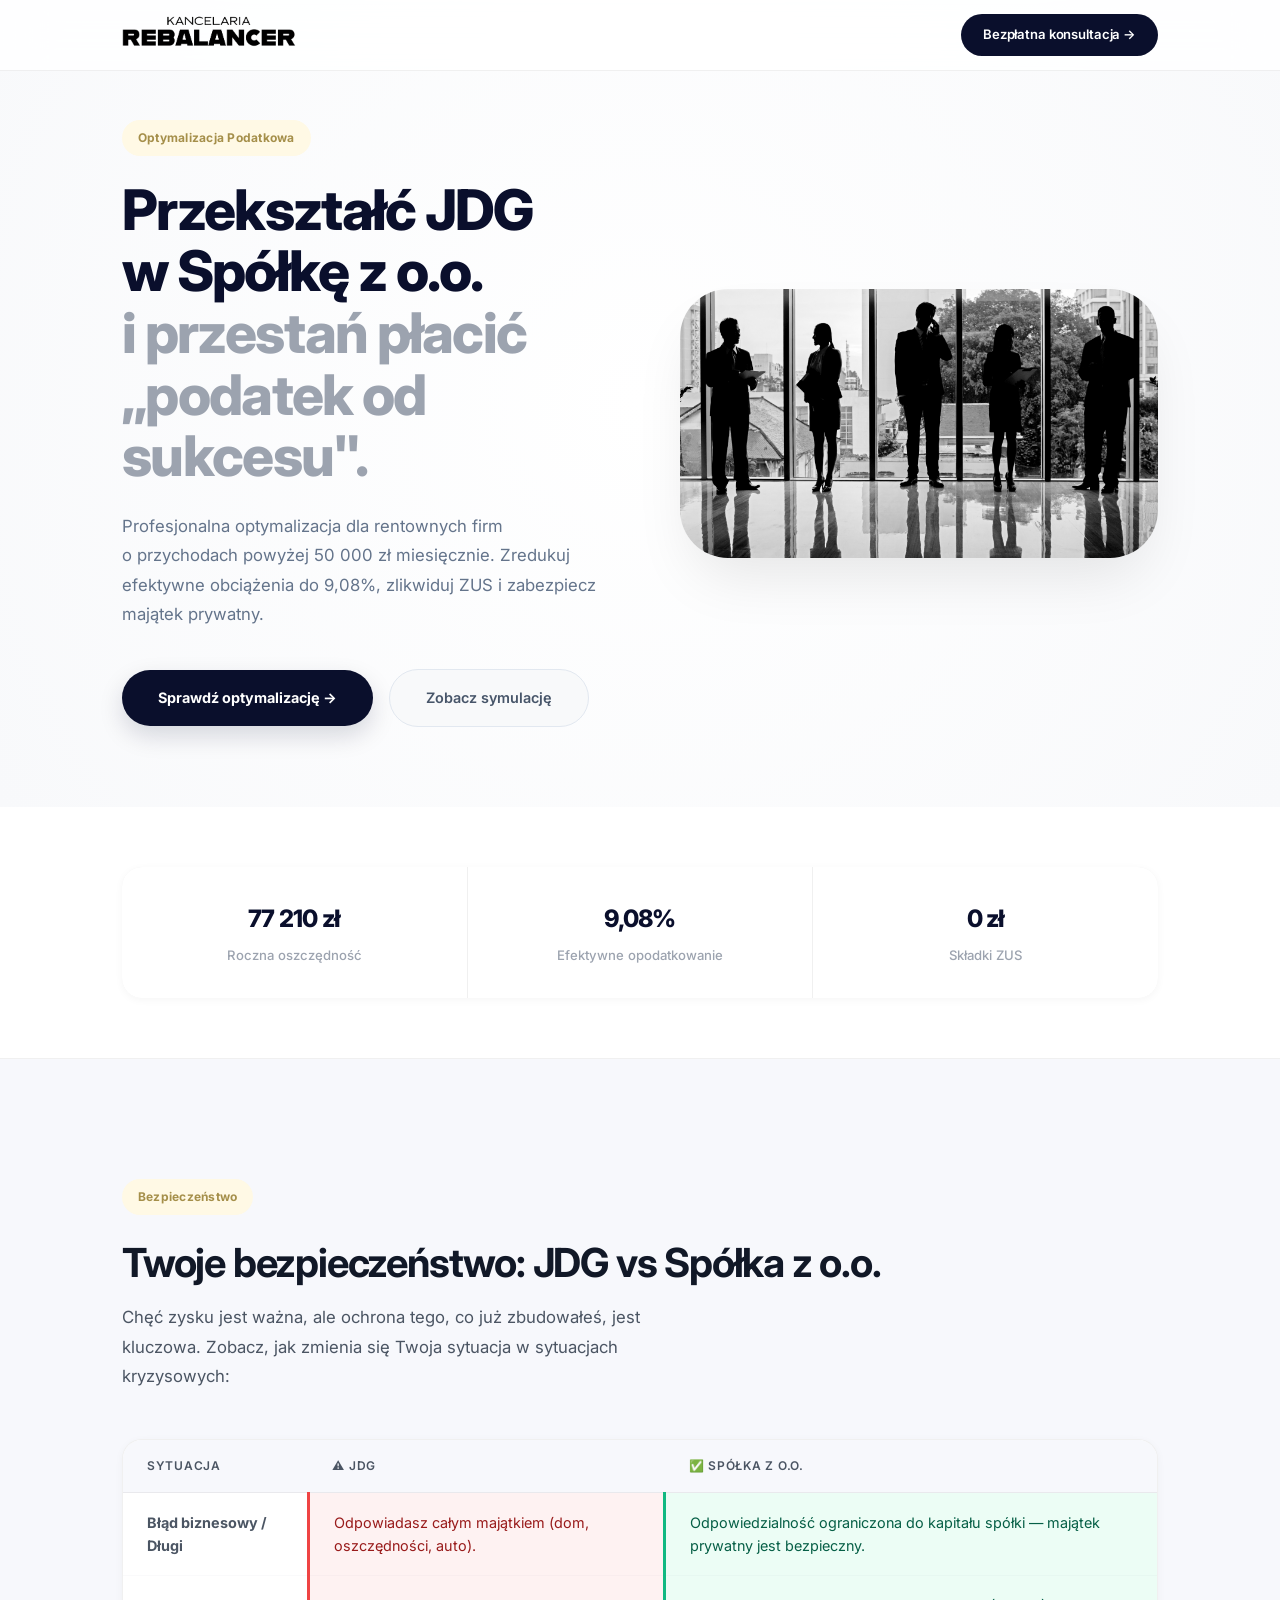
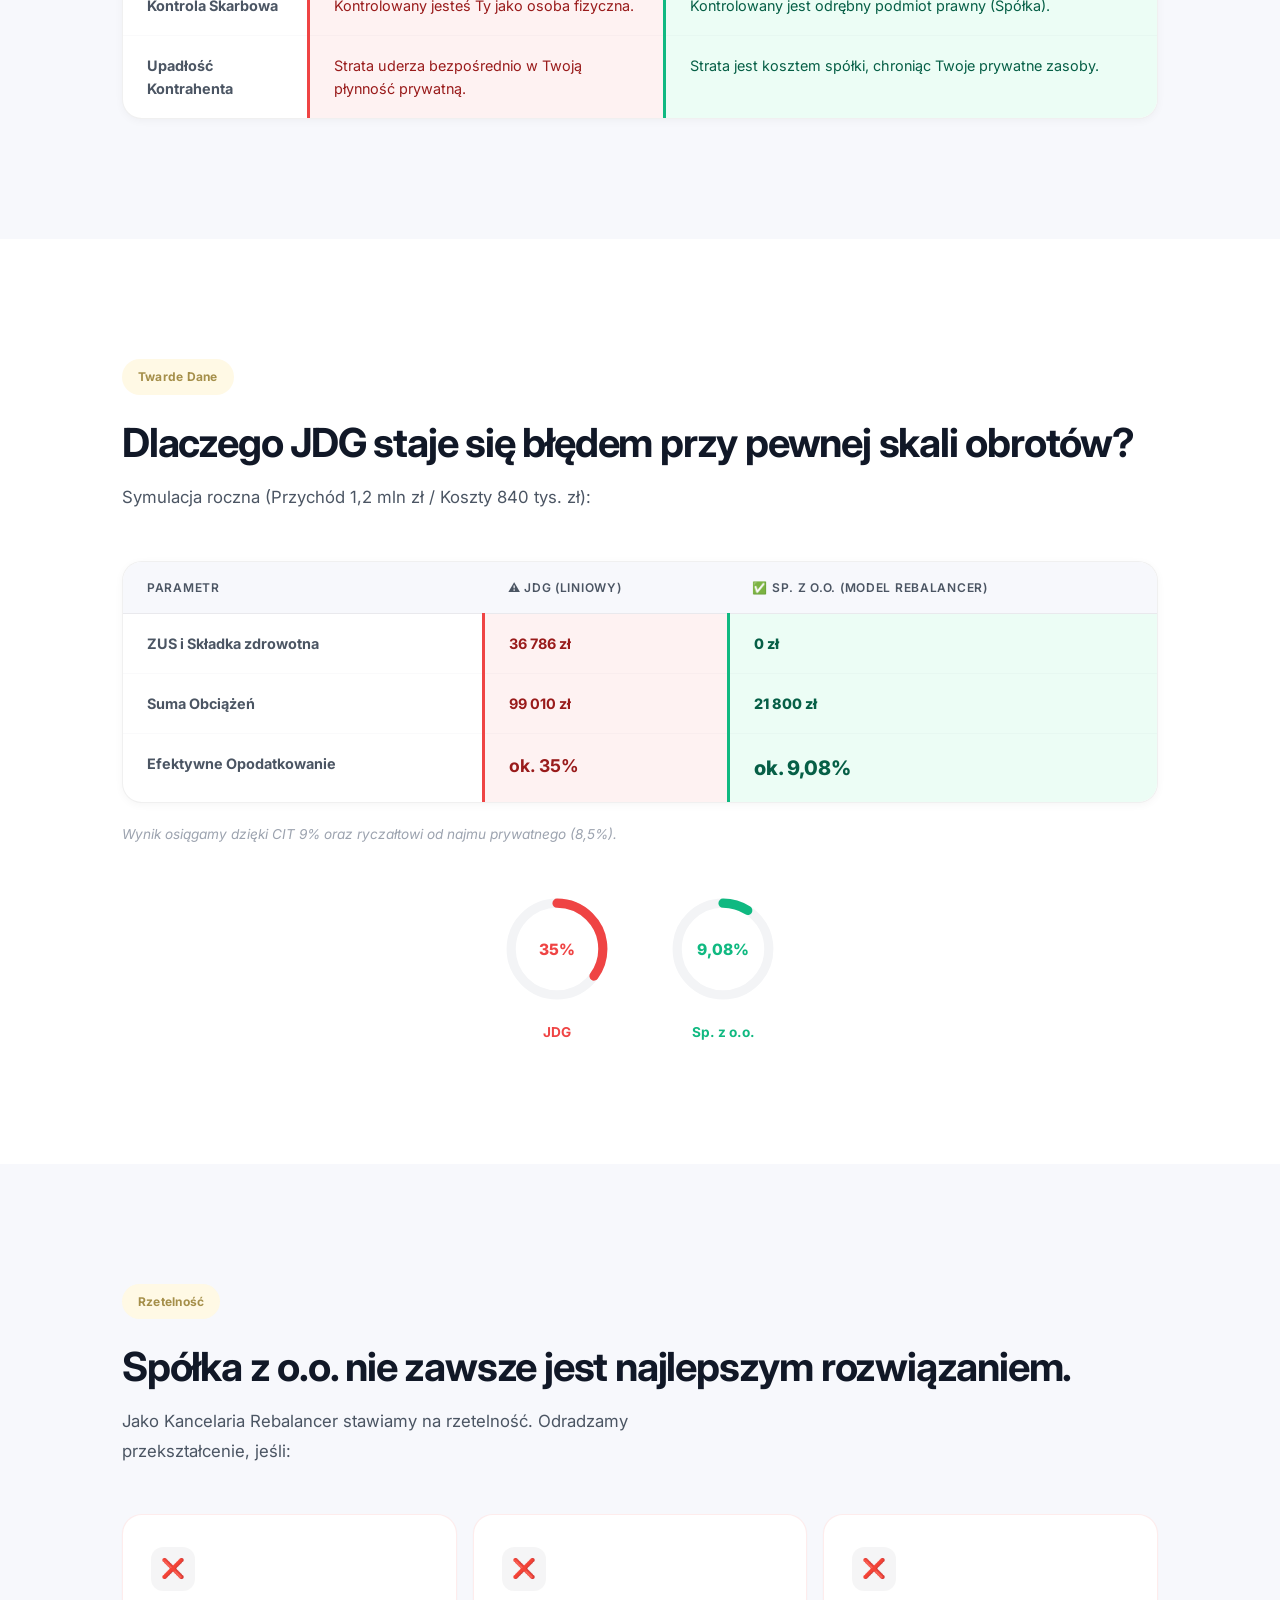
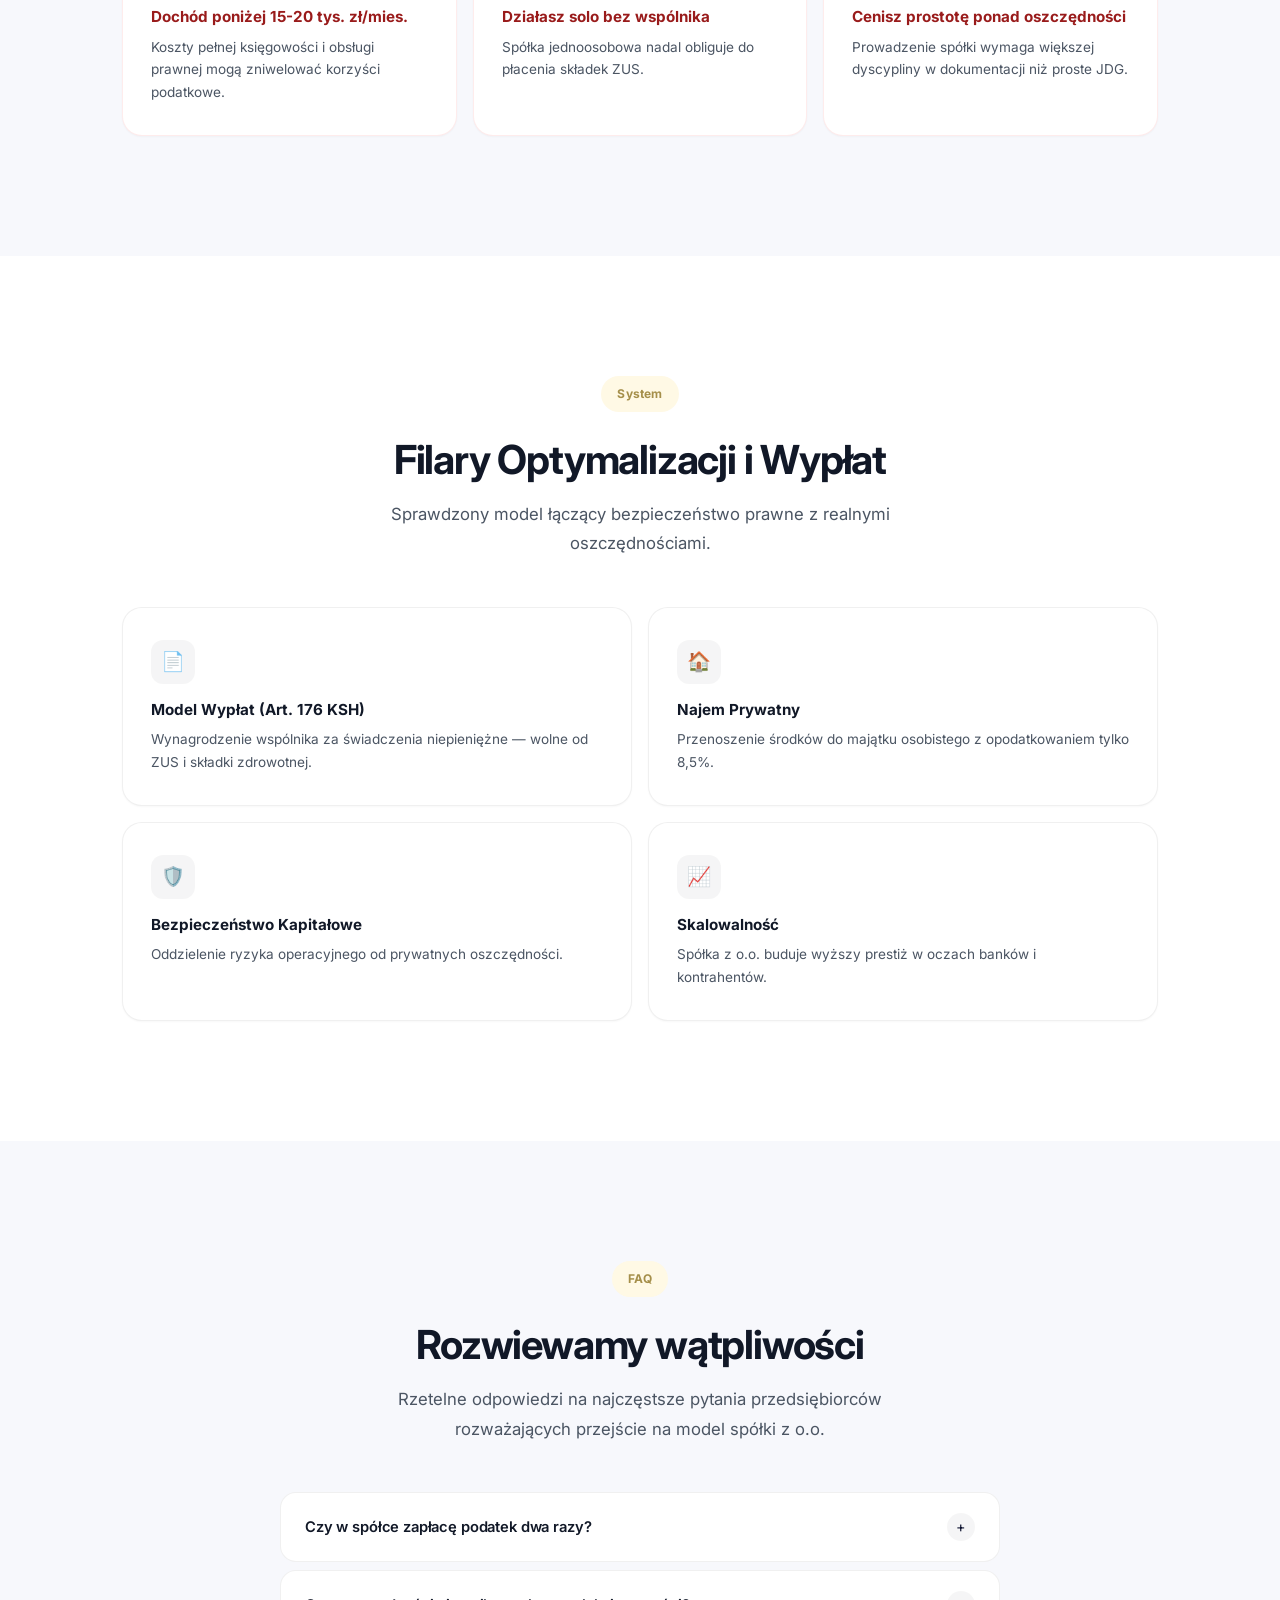
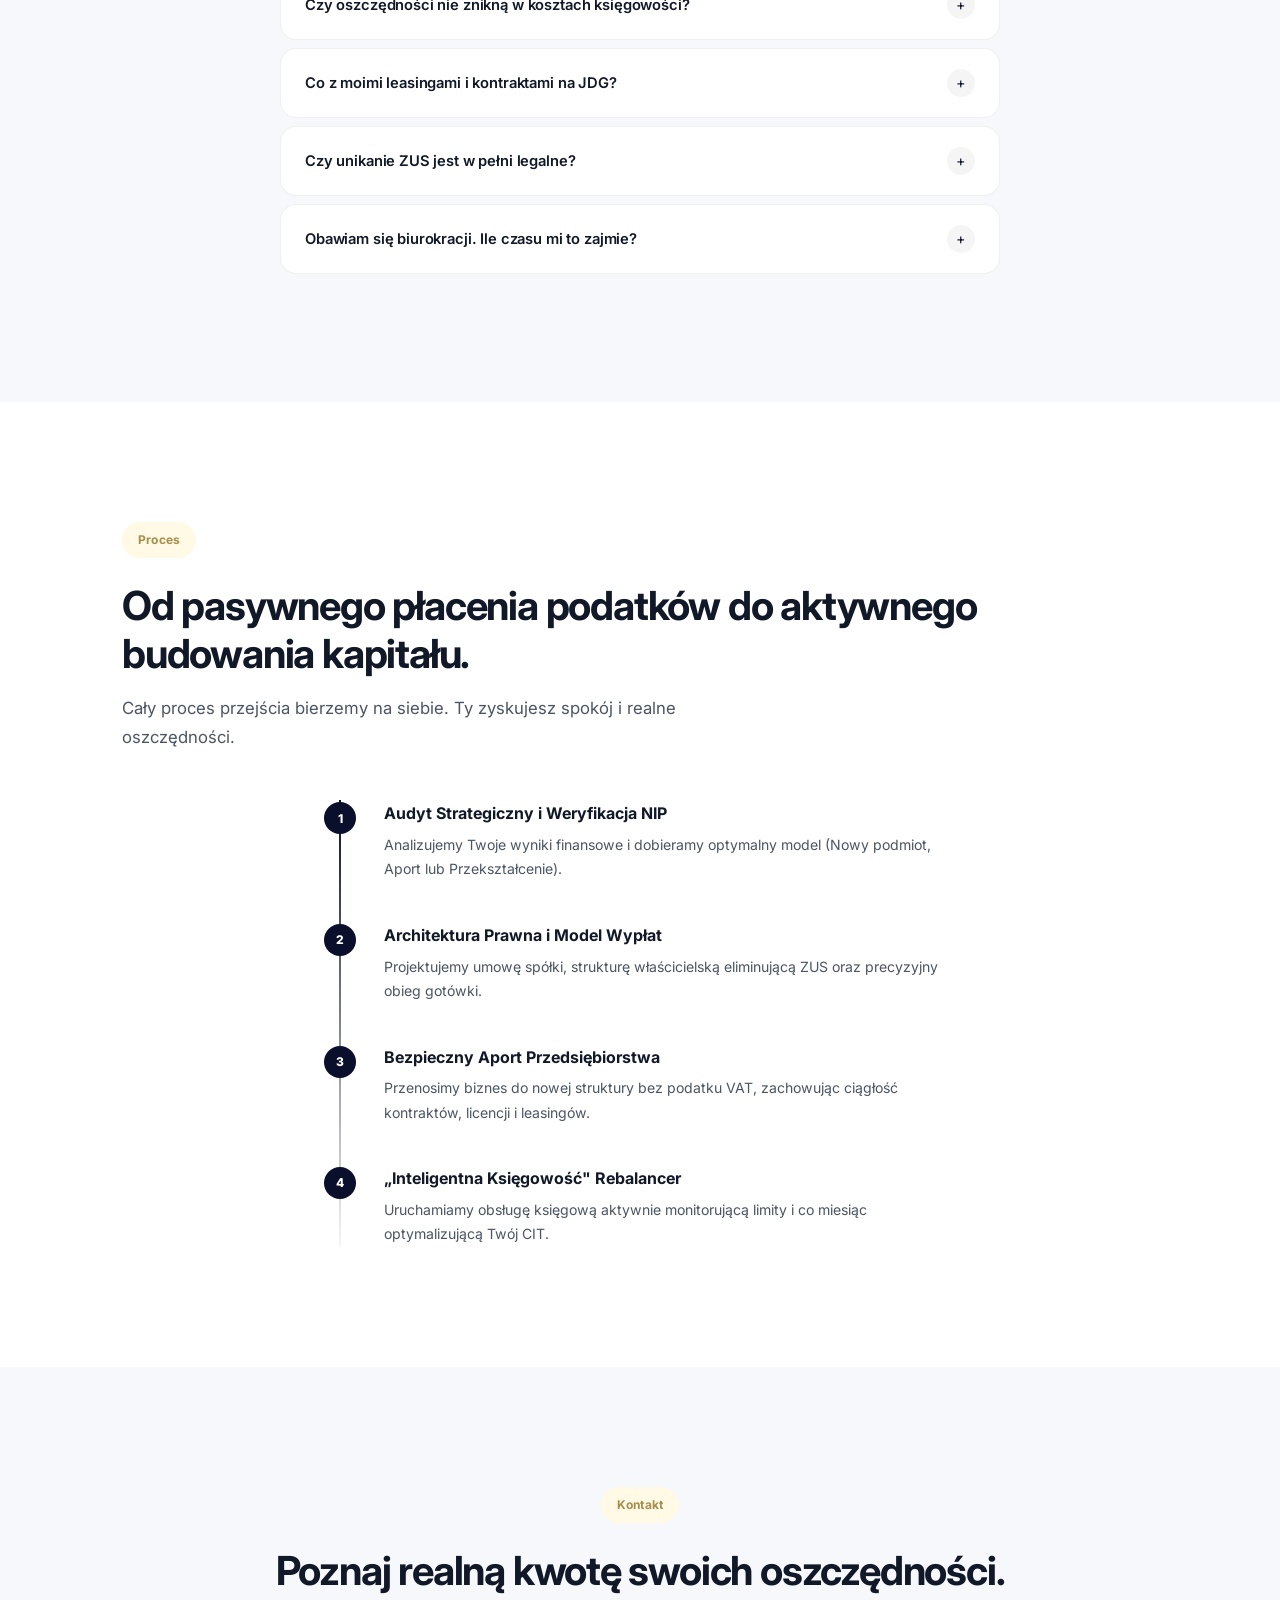
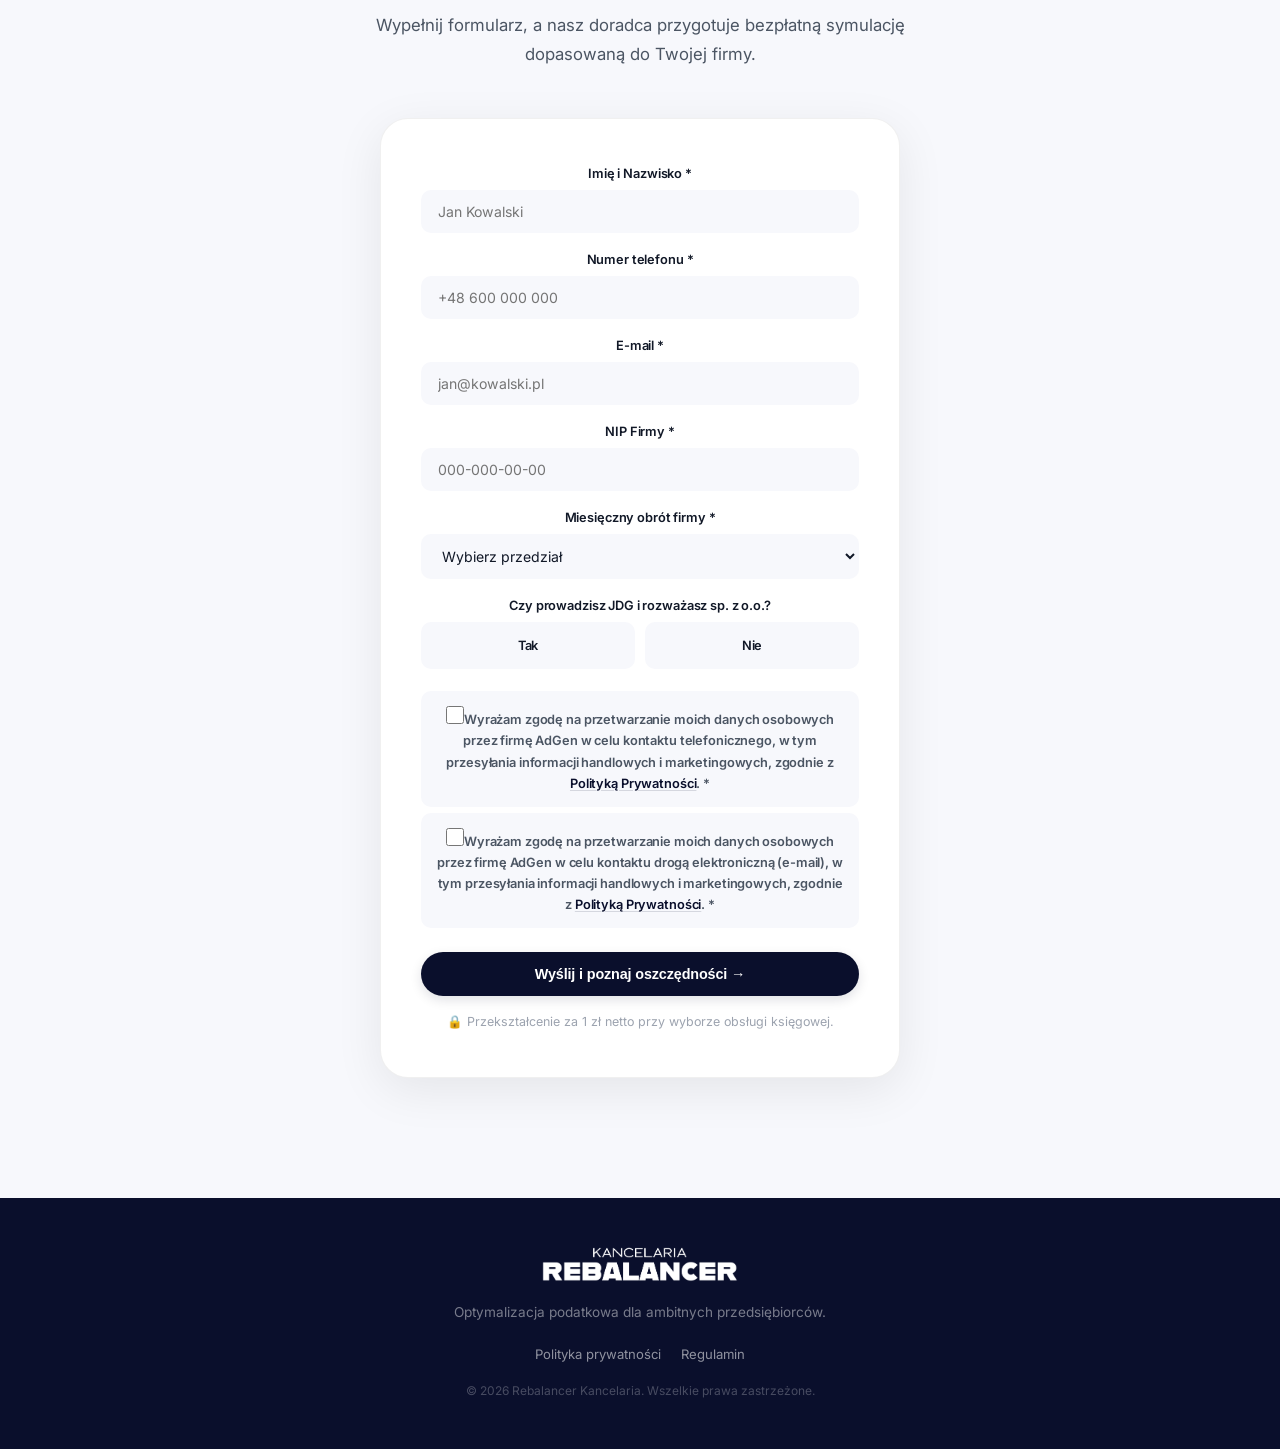
==== commit a5f10d6c: "feat: add privacy policy page and marketing consent checkboxes Adds a full RODO-compliant privacy po" ====
--- a/index.html
+++ b/index.html
@@ -332,6 +332,17 @@
             <div class="radio-row"><label class="radio-opt"><input type="radio" name="jdg" value="tak">Tak</label><label
                 class="radio-opt"><input type="radio" name="jdg" value="nie">Nie</label></div>
           </div>
+          <div class="field consent-group">
+            <label class="consent-opt"><input type="checkbox" id="consentPhone" name="consentPhone" required><span>Wyrażam
+                zgodę na przetwarzanie moich danych osobowych przez firmę AdGen w celu kontaktu telefonicznego, w tym
+                przesyłania informacji handlowych i marketingowych, zgodnie z <a href="polityka-prywatnosci.html"
+                  target="_blank" rel="noopener noreferrer">Polityką Prywatności</a>. *</span></label>
+            <label class="consent-opt"><input type="checkbox" id="consentEmail" name="consentEmail" required><span>Wyrażam
+                zgodę na przetwarzanie moich danych osobowych przez firmę AdGen w celu kontaktu drogą elektroniczną
+                (e-mail), w tym przesyłania informacji handlowych i marketingowych, zgodnie z
+                <a href="polityka-prywatnosci.html" target="_blank" rel="noopener noreferrer">Polityką
+                  Prywatności</a>. *</span></label>
+          </div>
           <button type="submit" class="submit-btn">Wyślij i poznaj oszczędności →</button>
           <p class="form-note">🔒 Przekształcenie za 1 zł netto przy wyborze obsługi księgowej.</p>
         </form>
@@ -344,7 +355,7 @@
     <div class="container">
       <div class="footer-logo"><img src="logo.png" alt="Rebalancer Kancelaria"></div>
       <p class="footer-tagline">Optymalizacja podatkowa dla ambitnych przedsiębiorców.</p>
-      <div class="footer-links"><a href="#">Polityka prywatności</a><a href="#">Regulamin</a></div>
+      <div class="footer-links"><a href="polityka-prywatnosci.html">Polityka prywatności</a><a href="#">Regulamin</a></div>
       <p class="footer-copy">© 2026 Rebalancer Kancelaria. Wszelkie prawa zastrzeżone.</p>
     </div>
   </footer>
@@ -352,9 +363,9 @@
   <!-- MODAL -->
   <div class="modal-overlay" id="successModal">
     <div class="modal-box">
-      <div class="m-icon">✅</div>
-      <h3>Dziękujemy!</h3>
-      <p>Twoje zgłoszenie zostało wysłane. Nasz doradca skontaktuje się z Tobą w ciągu 24 godzin.</p>
+      <div class="m-icon" id="modalIcon">✅</div>
+      <h3 id="modalTitle">Dziękujemy!</h3>
+      <p id="modalMessage">Twoje zgłoszenie zostało wysłane. Nasz doradca skontaktuje się z Tobą w ciągu 24 godzin.</p>
       <button class="modal-close-btn" id="closeModal">Zamknij</button>
     </div>
   </div>
--- a/styles.css
+++ b/styles.css
@@ -703,6 +703,64 @@
   color: var(--navy);
 }
 
+.consent-group {
+  margin-bottom: 16px;
+}
+
+.consent-opt {
+  display: flex;
+  align-items: flex-start;
+  gap: 10px;
+  padding: 12px 14px;
+  background: var(--bg-soft);
+  border: 1.5px solid transparent;
+  border-radius: 10px;
+  cursor: pointer;
+  margin-bottom: 10px;
+  transition: all 0.2s var(--ease);
+}
+
+.consent-opt:last-child {
+  margin-bottom: 0;
+}
+
+.consent-opt:hover {
+  border-color: var(--border-hover);
+}
+
+.consent-opt input[type="checkbox"] {
+  width: 18px;
+  height: 18px;
+  min-width: 18px;
+  margin-top: 2px;
+  accent-color: var(--navy);
+  cursor: pointer;
+}
+
+.consent-opt span {
+  font-size: 0.8rem;
+  line-height: 1.5;
+  color: var(--text-secondary);
+  text-align: left;
+}
+
+.consent-opt span a {
+  color: var(--navy);
+  font-weight: 600;
+  text-decoration: underline;
+  text-decoration-color: var(--border-hover);
+  text-underline-offset: 2px;
+}
+
+.consent-opt span a:hover {
+  color: var(--gold);
+}
+
+.consent-opt.error {
+  border-color: var(--red);
+  box-shadow: 0 0 0 3px rgba(239, 68, 68, 0.08);
+}
+
 .submit-btn {
   width: 100%;
   padding: 14px;
@@ -926,4 +984,85 @@
   .nav-logo img {
     height: 26px;
   }
+
+  .legal-page {
+    padding: 120px 0 60px;
+  }
+}
+
+/* === LEGAL PAGE === */
+.legal-page {
+  padding: 160px 0 100px;
+}
+
+.legal-header {
+  max-width: 720px;
+  margin: 0 auto 56px;
+  text-align: center;
+}
+
+.legal-updated {
+  font-size: 0.85rem;
+  color: var(--text-tertiary);
+  margin-top: -8px;
+}
+
+.legal-content {
+  max-width: 760px;
+  margin: 0 auto;
+}
+
+.legal-content section {
+  margin-bottom: 44px;
+}
+
+.legal-content section:last-child {
+  margin-bottom: 0;
+}
+
+.legal-content h2 {
+  font-size: 1.3rem;
+  font-weight: 700;
+  color: var(--navy);
+  margin-bottom: 16px;
+  letter-spacing: -0.02em;
+}
+
+.legal-content p {
+  color: var(--text-secondary);
+  font-size: 0.98rem;
+  line-height: 1.75;
+  margin-bottom: 14px;
+}
+
+.legal-content p:last-child {
+  margin-bottom: 0;
+}
+
+.legal-content ul {
+  margin: 0 0 14px;
+  padding-left: 20px;
+  color: var(--text-secondary);
+  font-size: 0.98rem;
+  line-height: 1.75;
+}
+
+.legal-content li {
+  margin-bottom: 8px;
+}
+
+.legal-content a {
+  color: var(--navy);
+  text-decoration: underline;
+  text-decoration-color: var(--border-hover);
+  text-underline-offset: 2px;
+}
+
+.legal-content a:hover {
+  color: var(--gold);
+}
+
+.legal-content strong {
+  color: var(--text-primary);
+  font-weight: 600;
 }
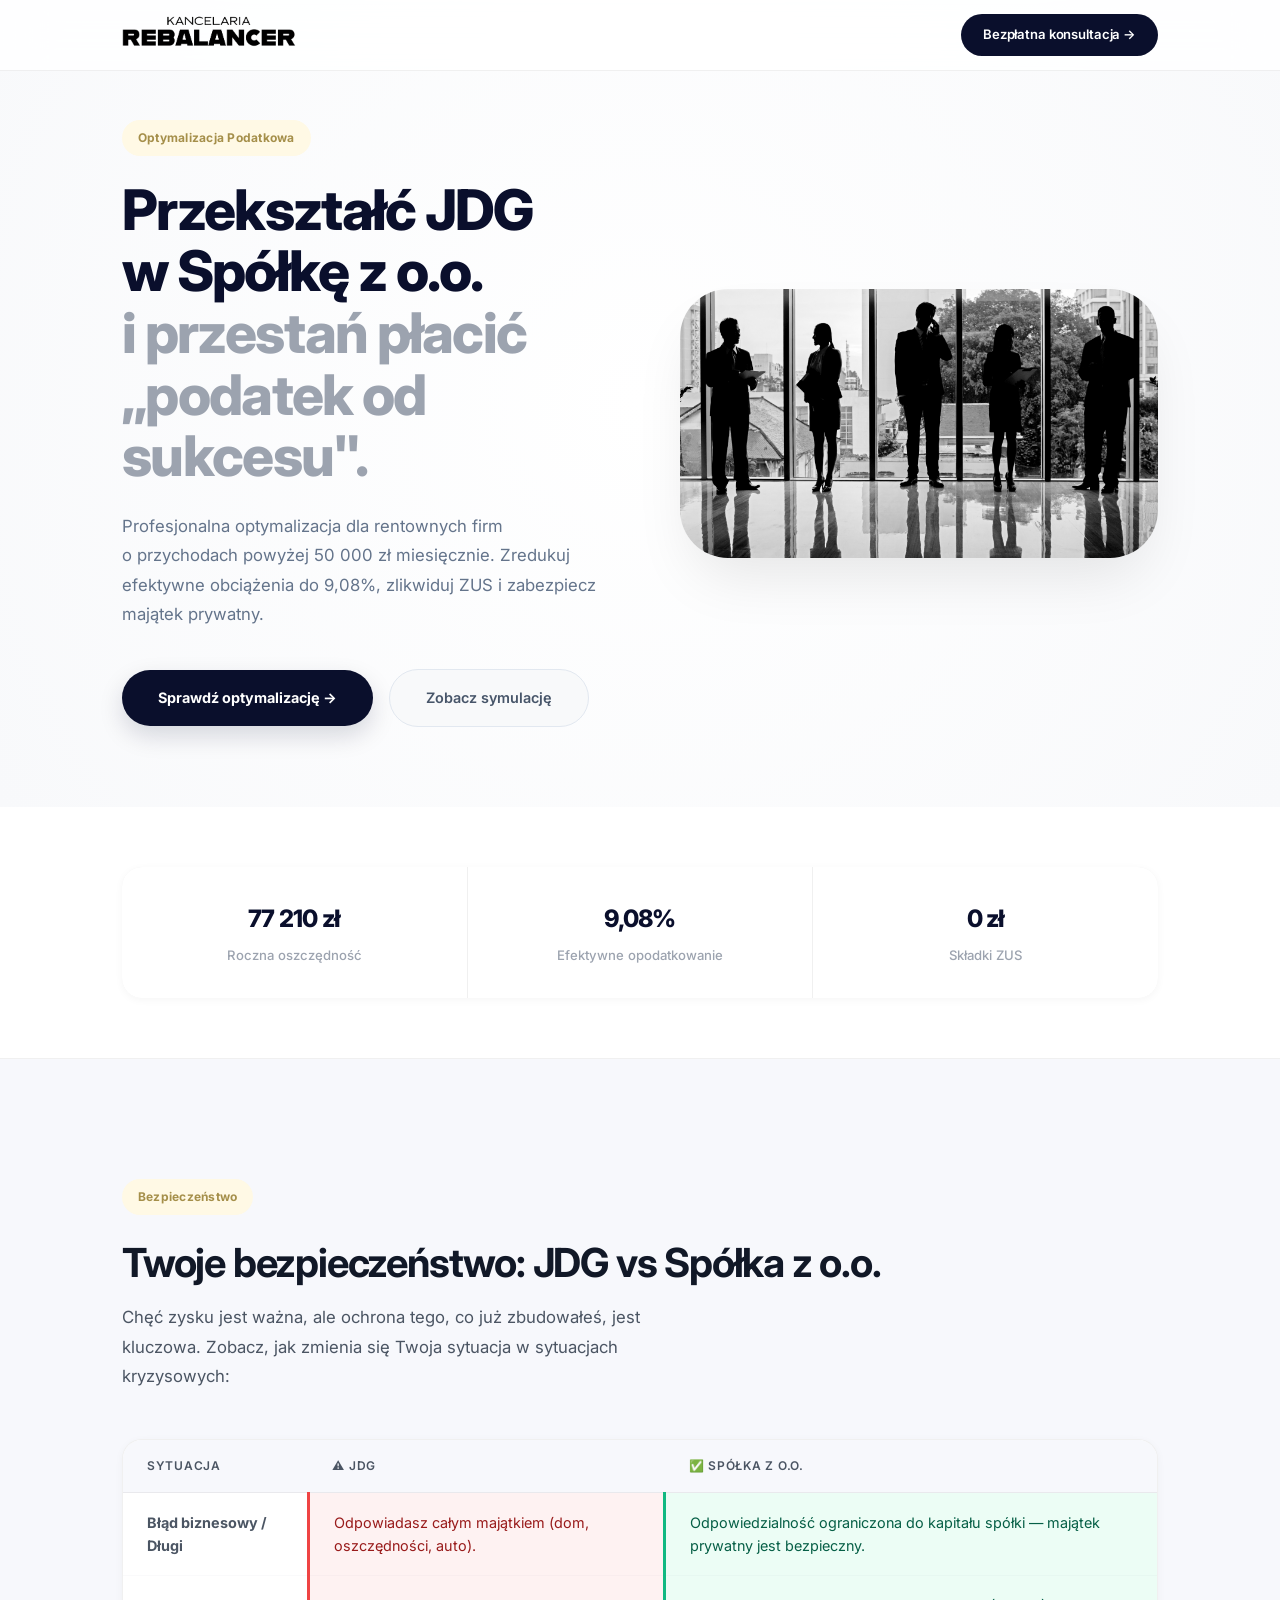
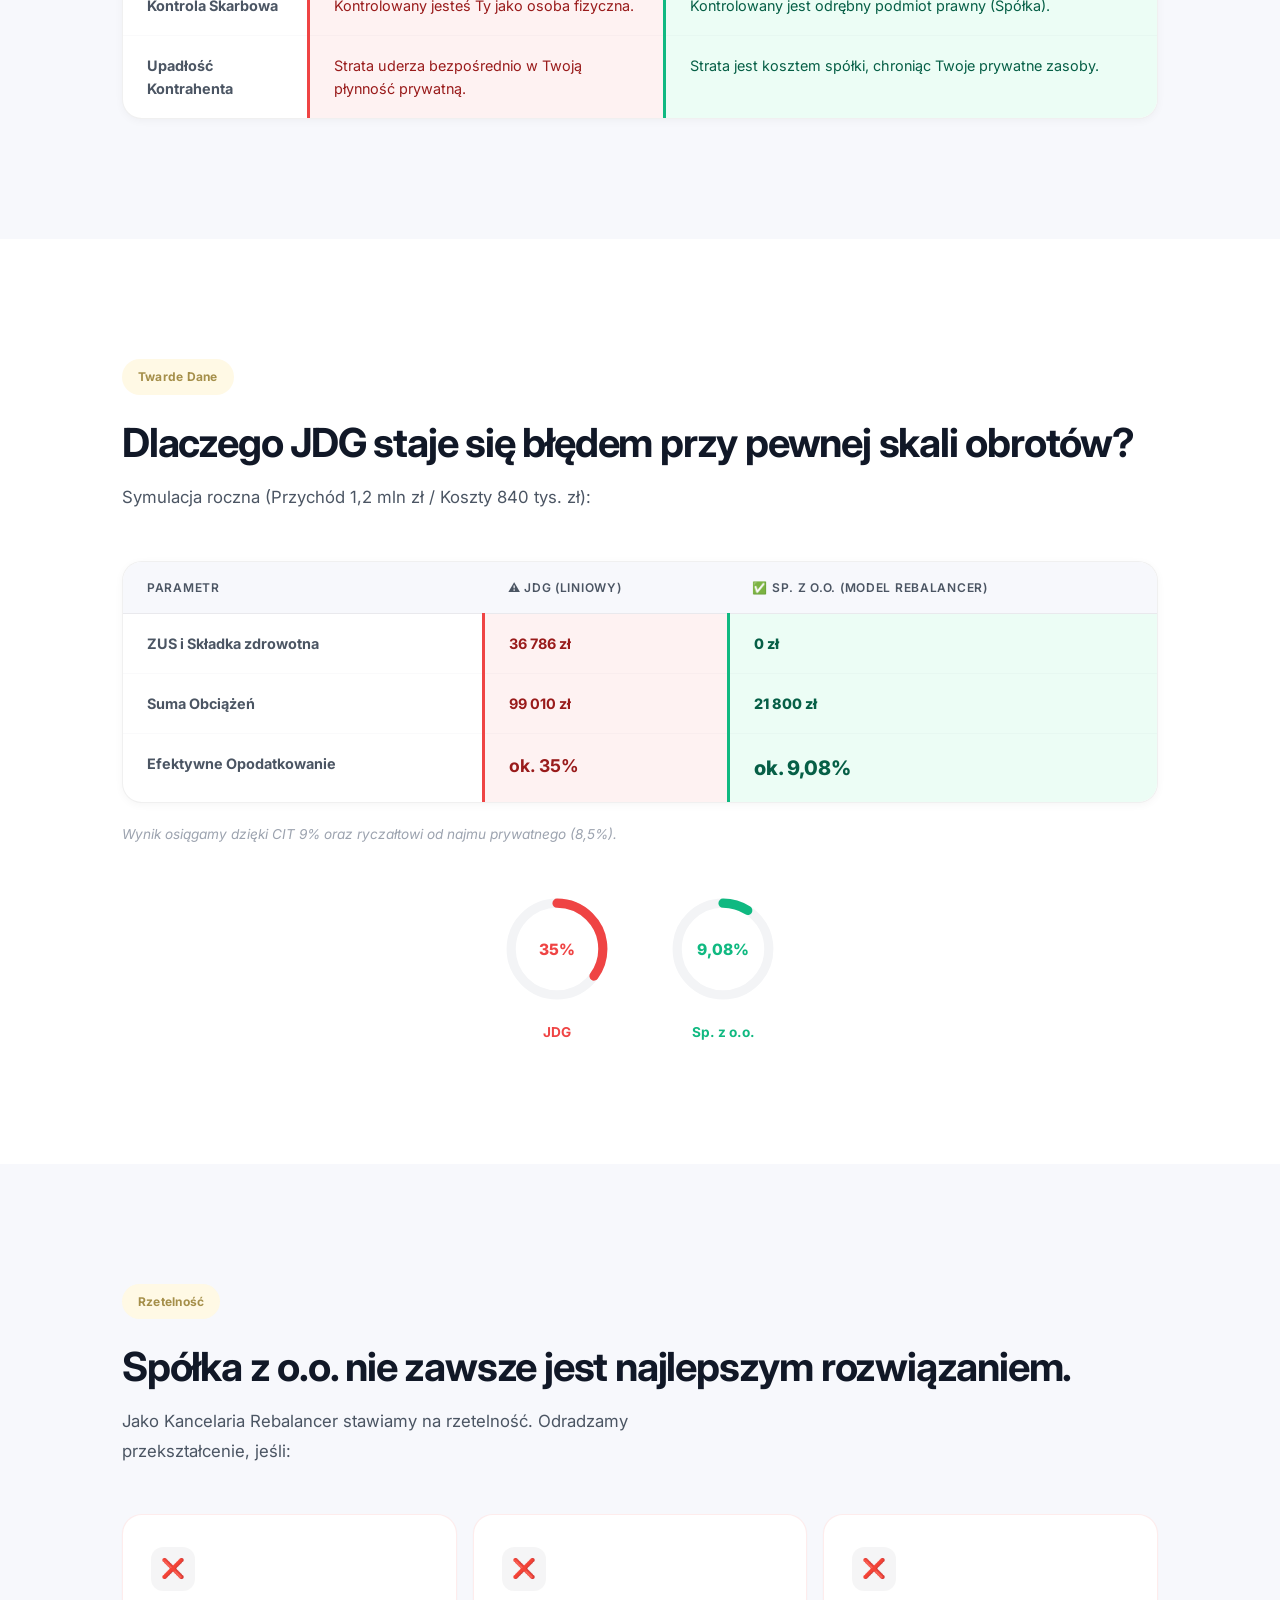
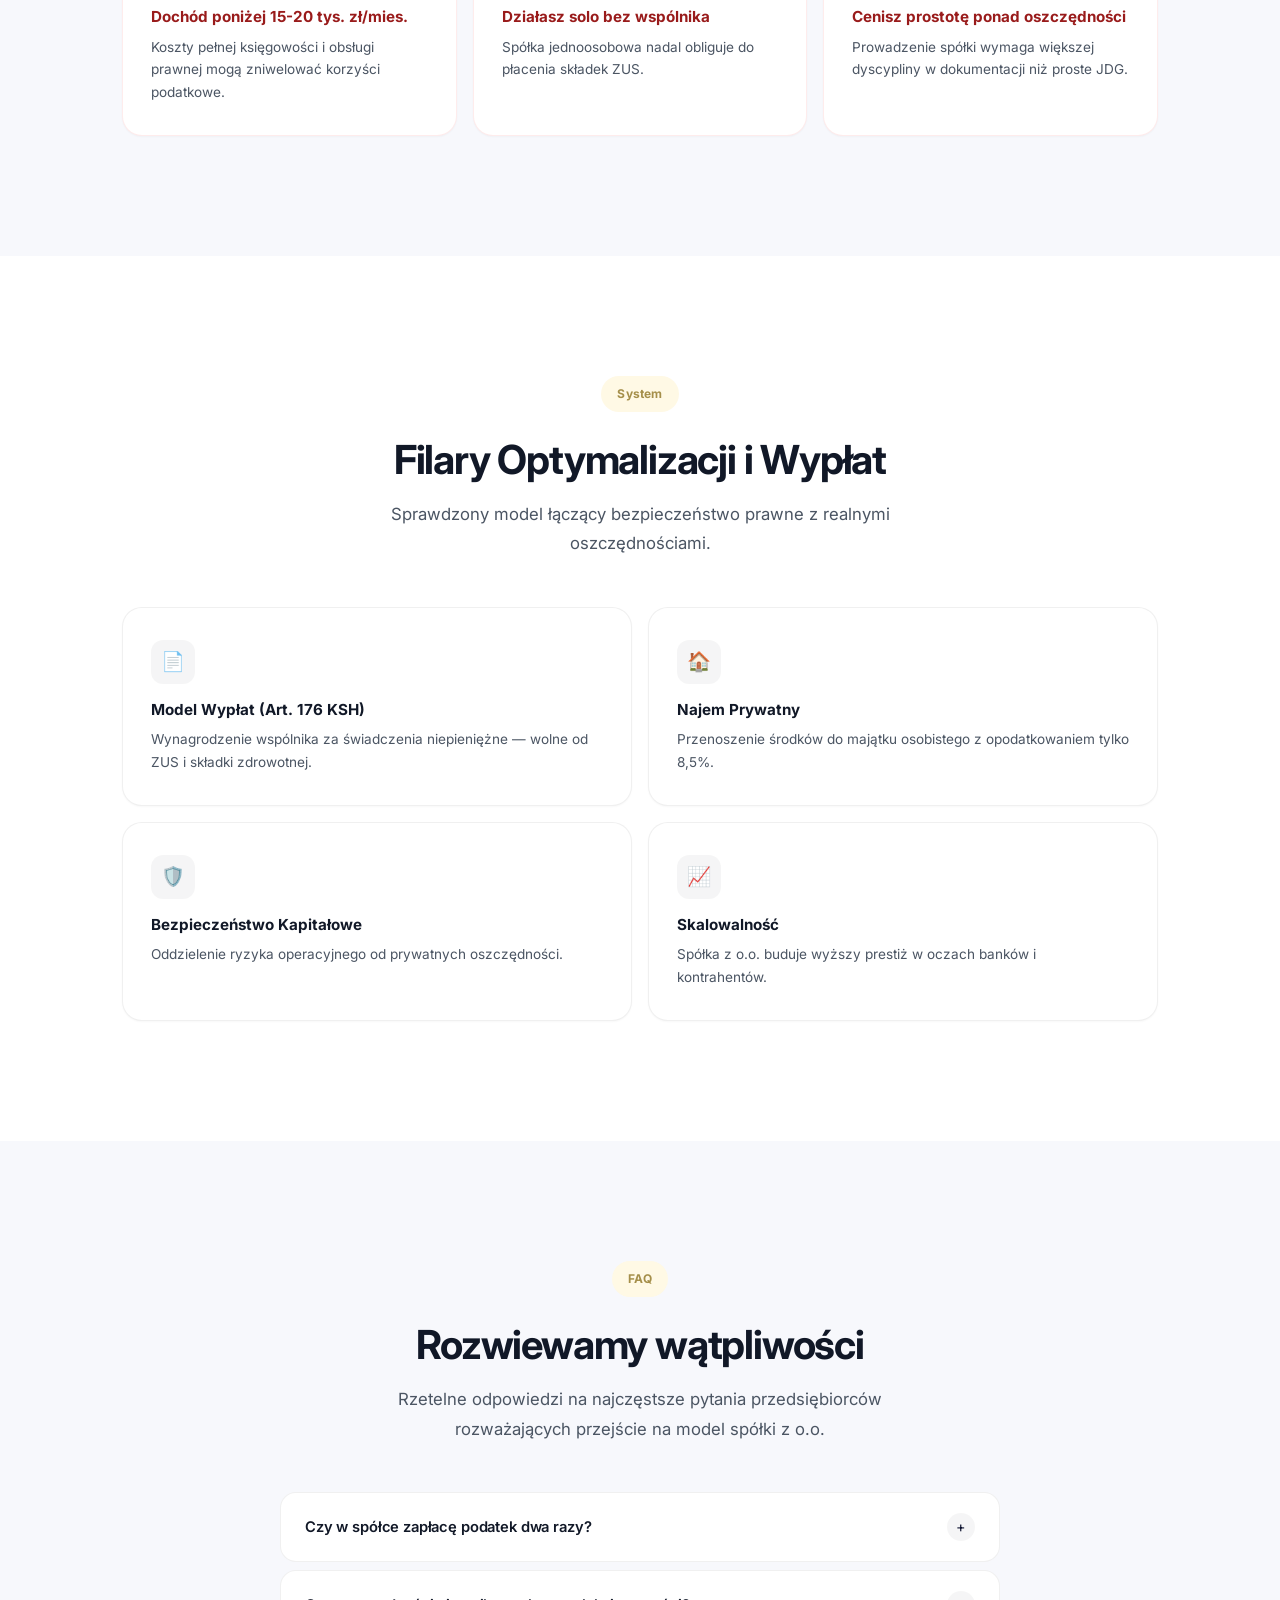
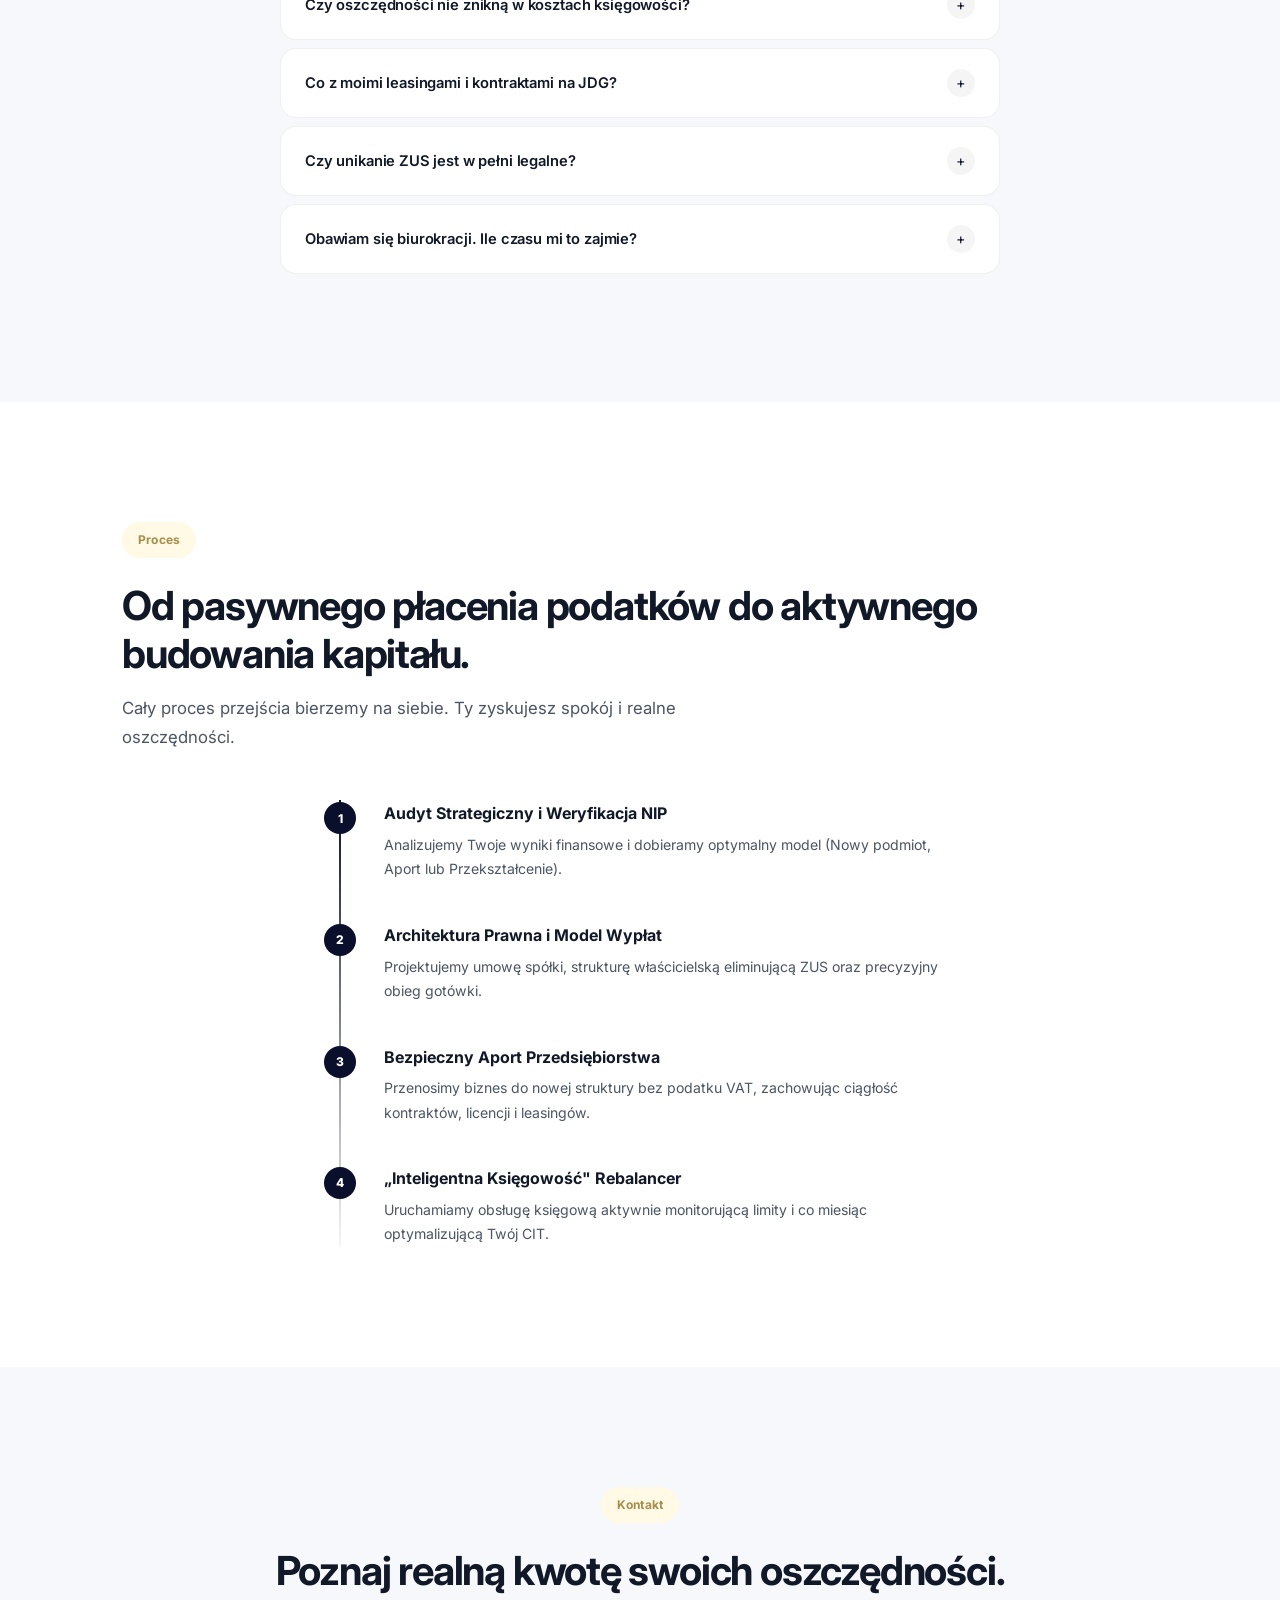
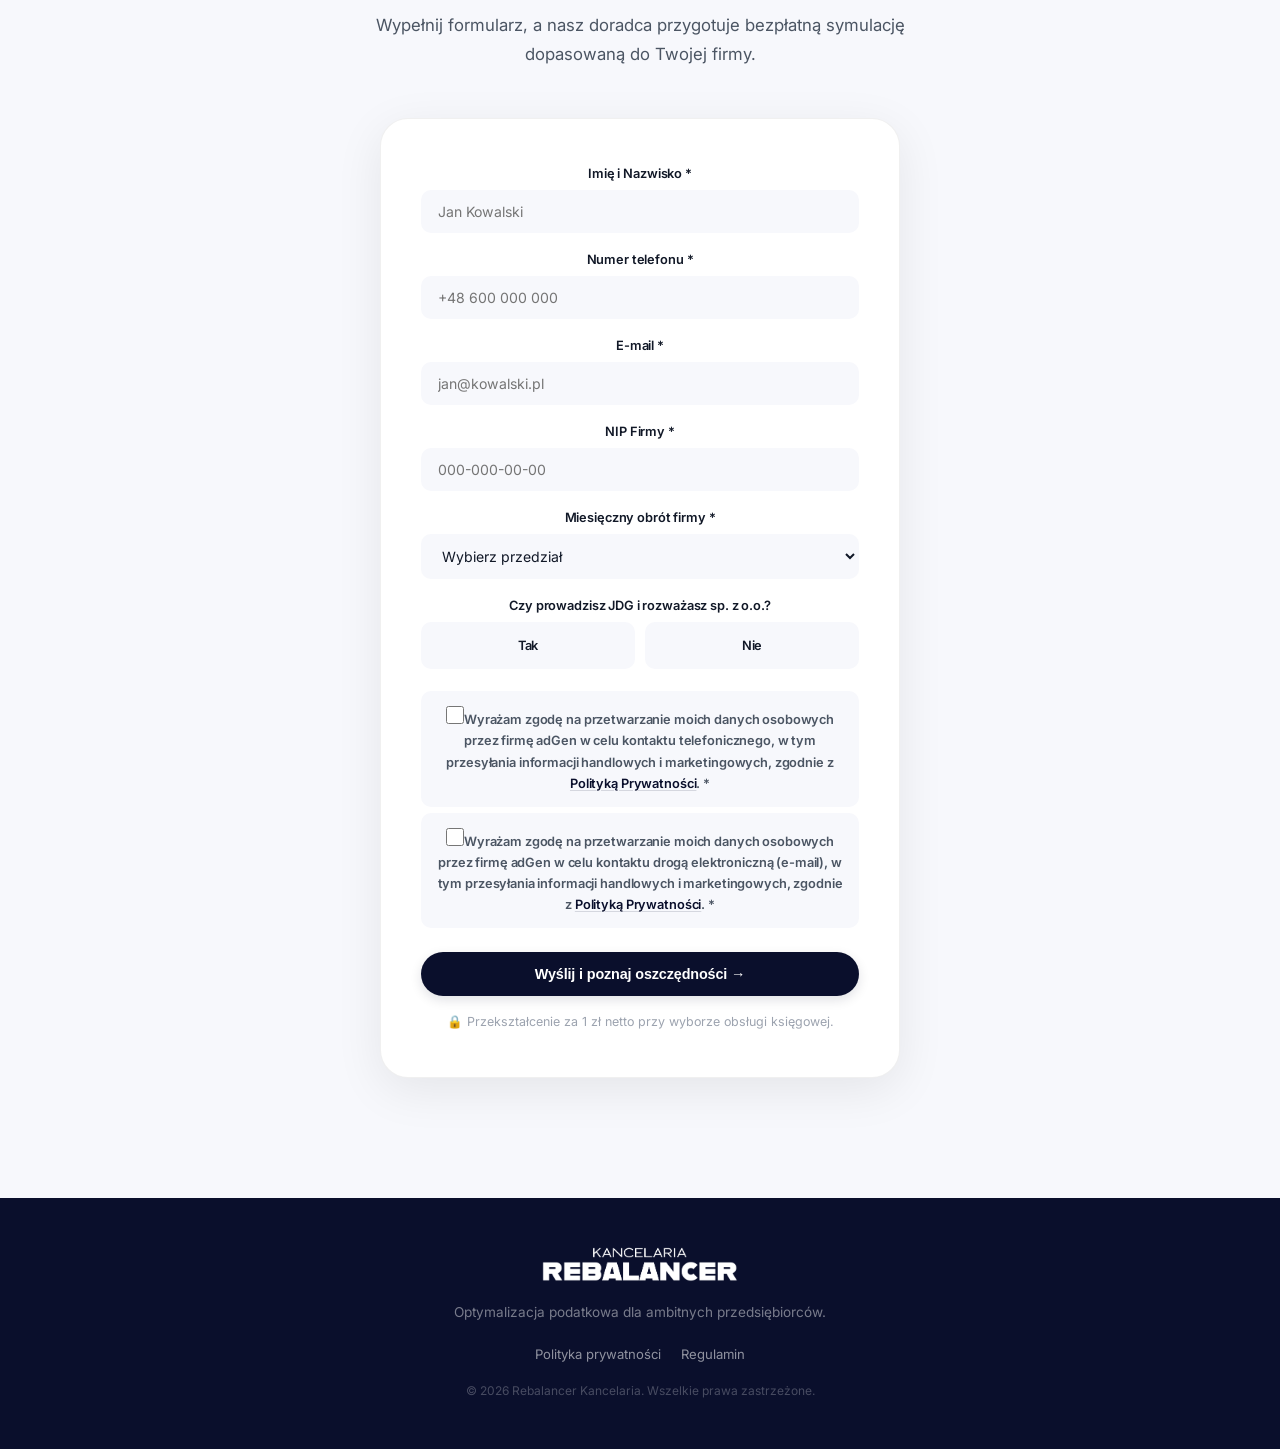
==== commit 58cbeb2a: "Fix capitalization of 'AdGen' in consent text" ====
--- a/index.html
+++ b/index.html
@@ -334,11 +334,11 @@
           </div>
           <div class="field consent-group">
             <label class="consent-opt"><input type="checkbox" id="consentPhone" name="consentPhone" required><span>Wyrażam
-                zgodę na przetwarzanie moich danych osobowych przez firmę AdGen w celu kontaktu telefonicznego, w tym
+                zgodę na przetwarzanie moich danych osobowych przez firmę adGen w celu kontaktu telefonicznego, w tym
                 przesyłania informacji handlowych i marketingowych, zgodnie z <a href="polityka-prywatnosci.html"
                   target="_blank" rel="noopener noreferrer">Polityką Prywatności</a>. *</span></label>
             <label class="consent-opt"><input type="checkbox" id="consentEmail" name="consentEmail" required><span>Wyrażam
-                zgodę na przetwarzanie moich danych osobowych przez firmę AdGen w celu kontaktu drogą elektroniczną
+                zgodę na przetwarzanie moich danych osobowych przez firmę adGen w celu kontaktu drogą elektroniczną
                 (e-mail), w tym przesyłania informacji handlowych i marketingowych, zgodnie z
                 <a href="polityka-prywatnosci.html" target="_blank" rel="noopener noreferrer">Polityką
                   Prywatności</a>. *</span></label>
@@ -373,4 +373,4 @@
   <script src="script.js"></script>
 </body>
 
-</html>+</html>
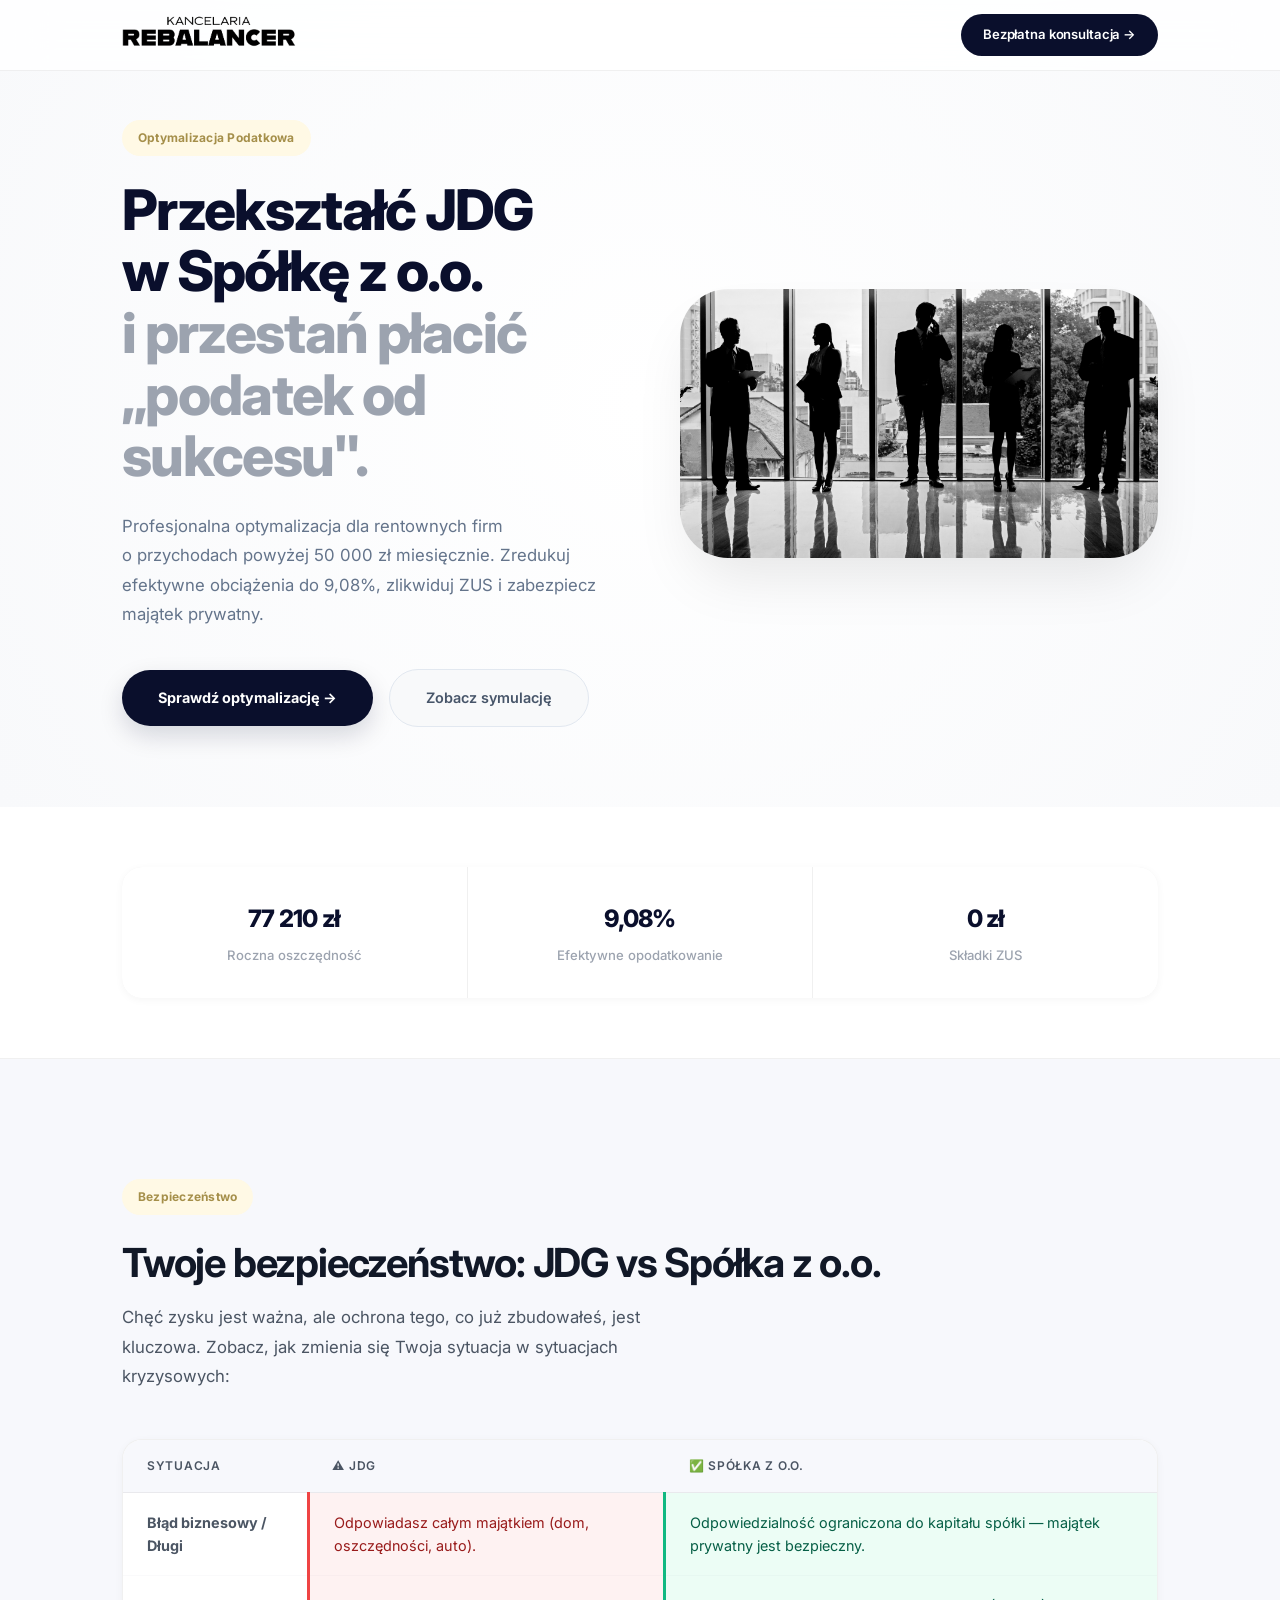
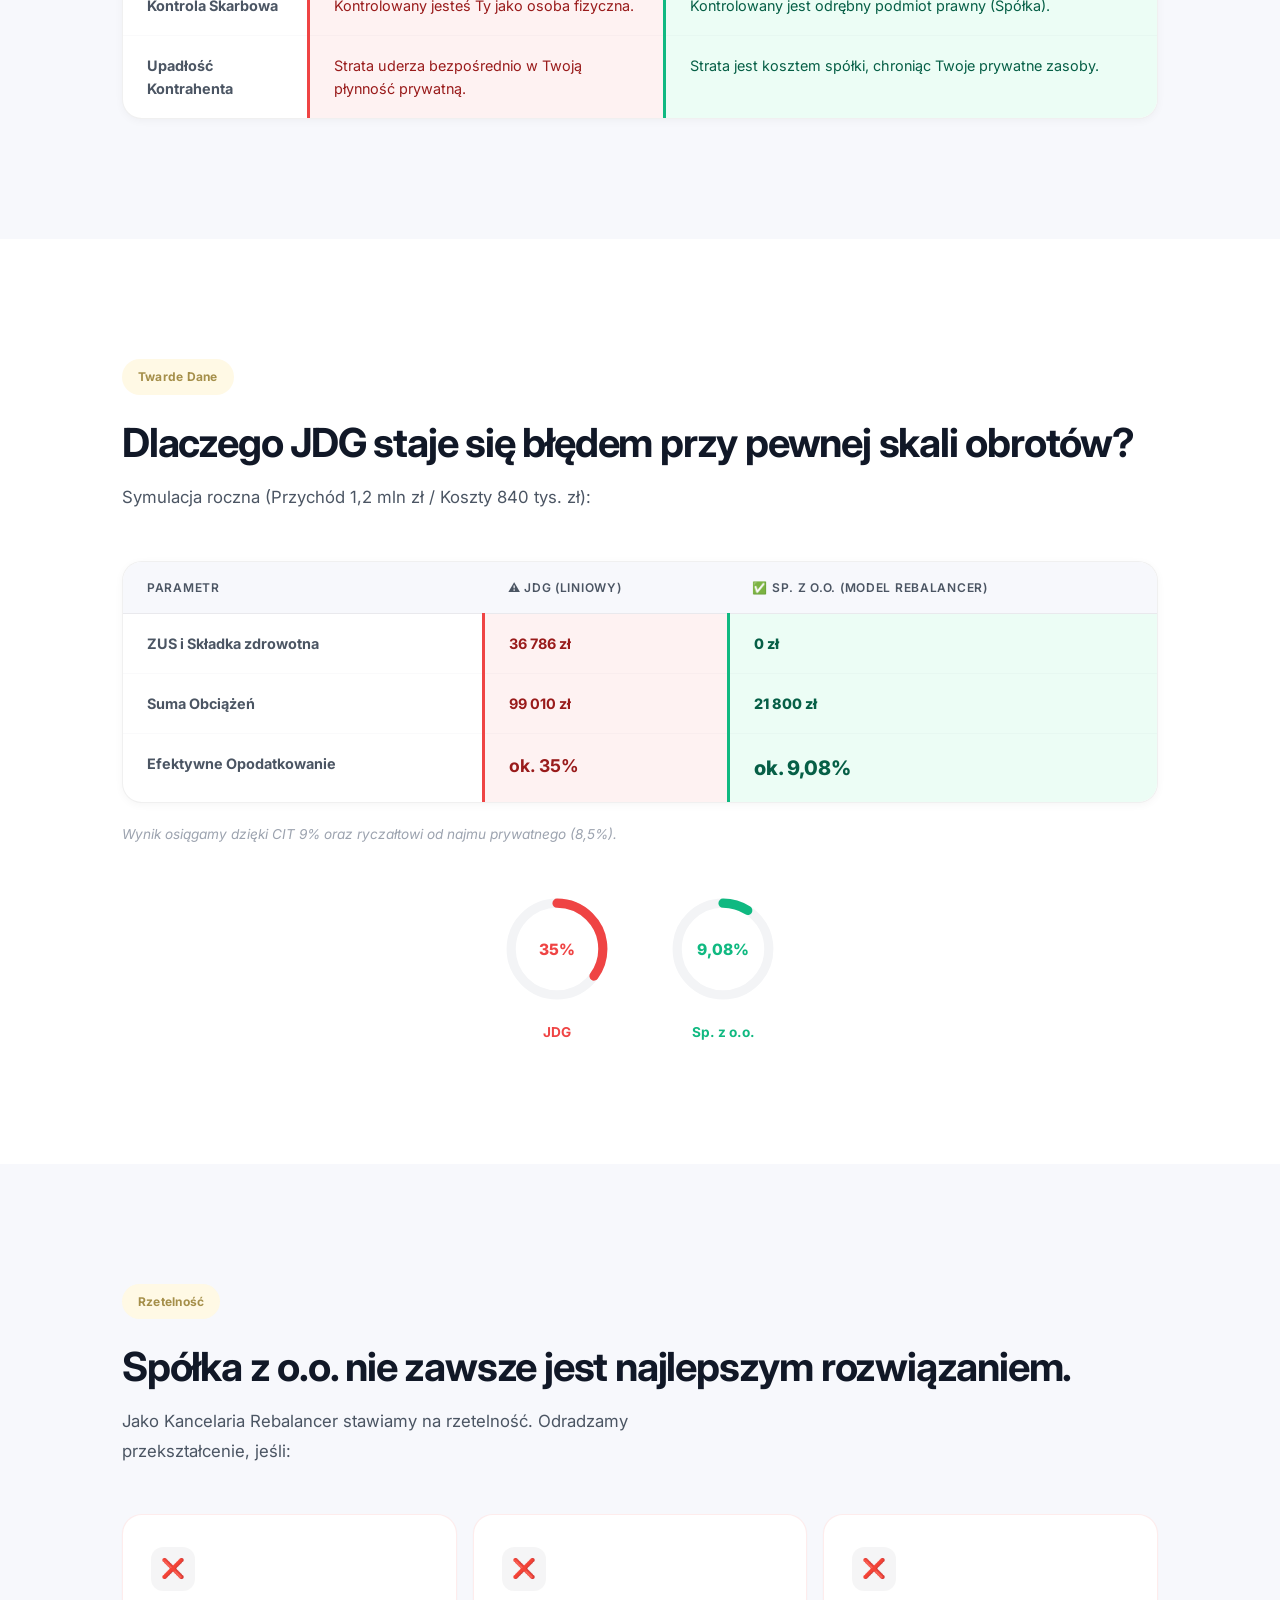
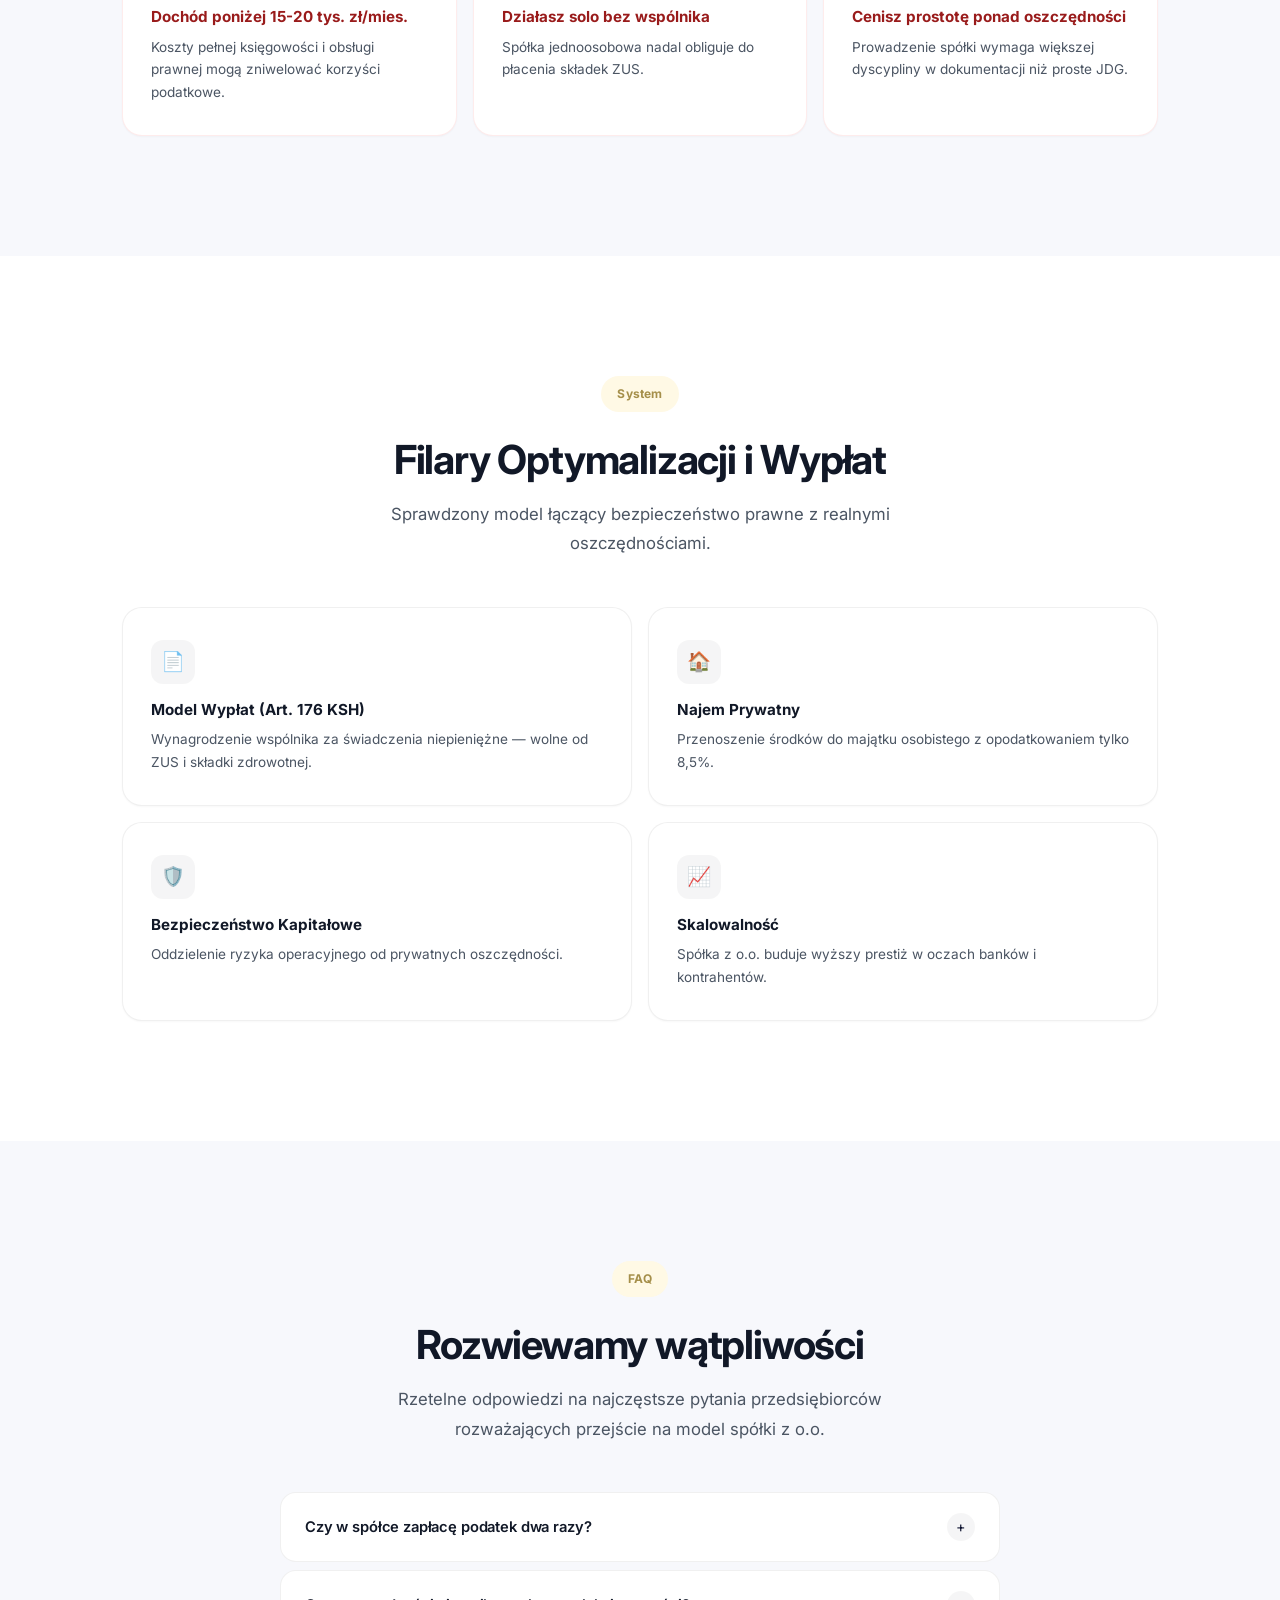
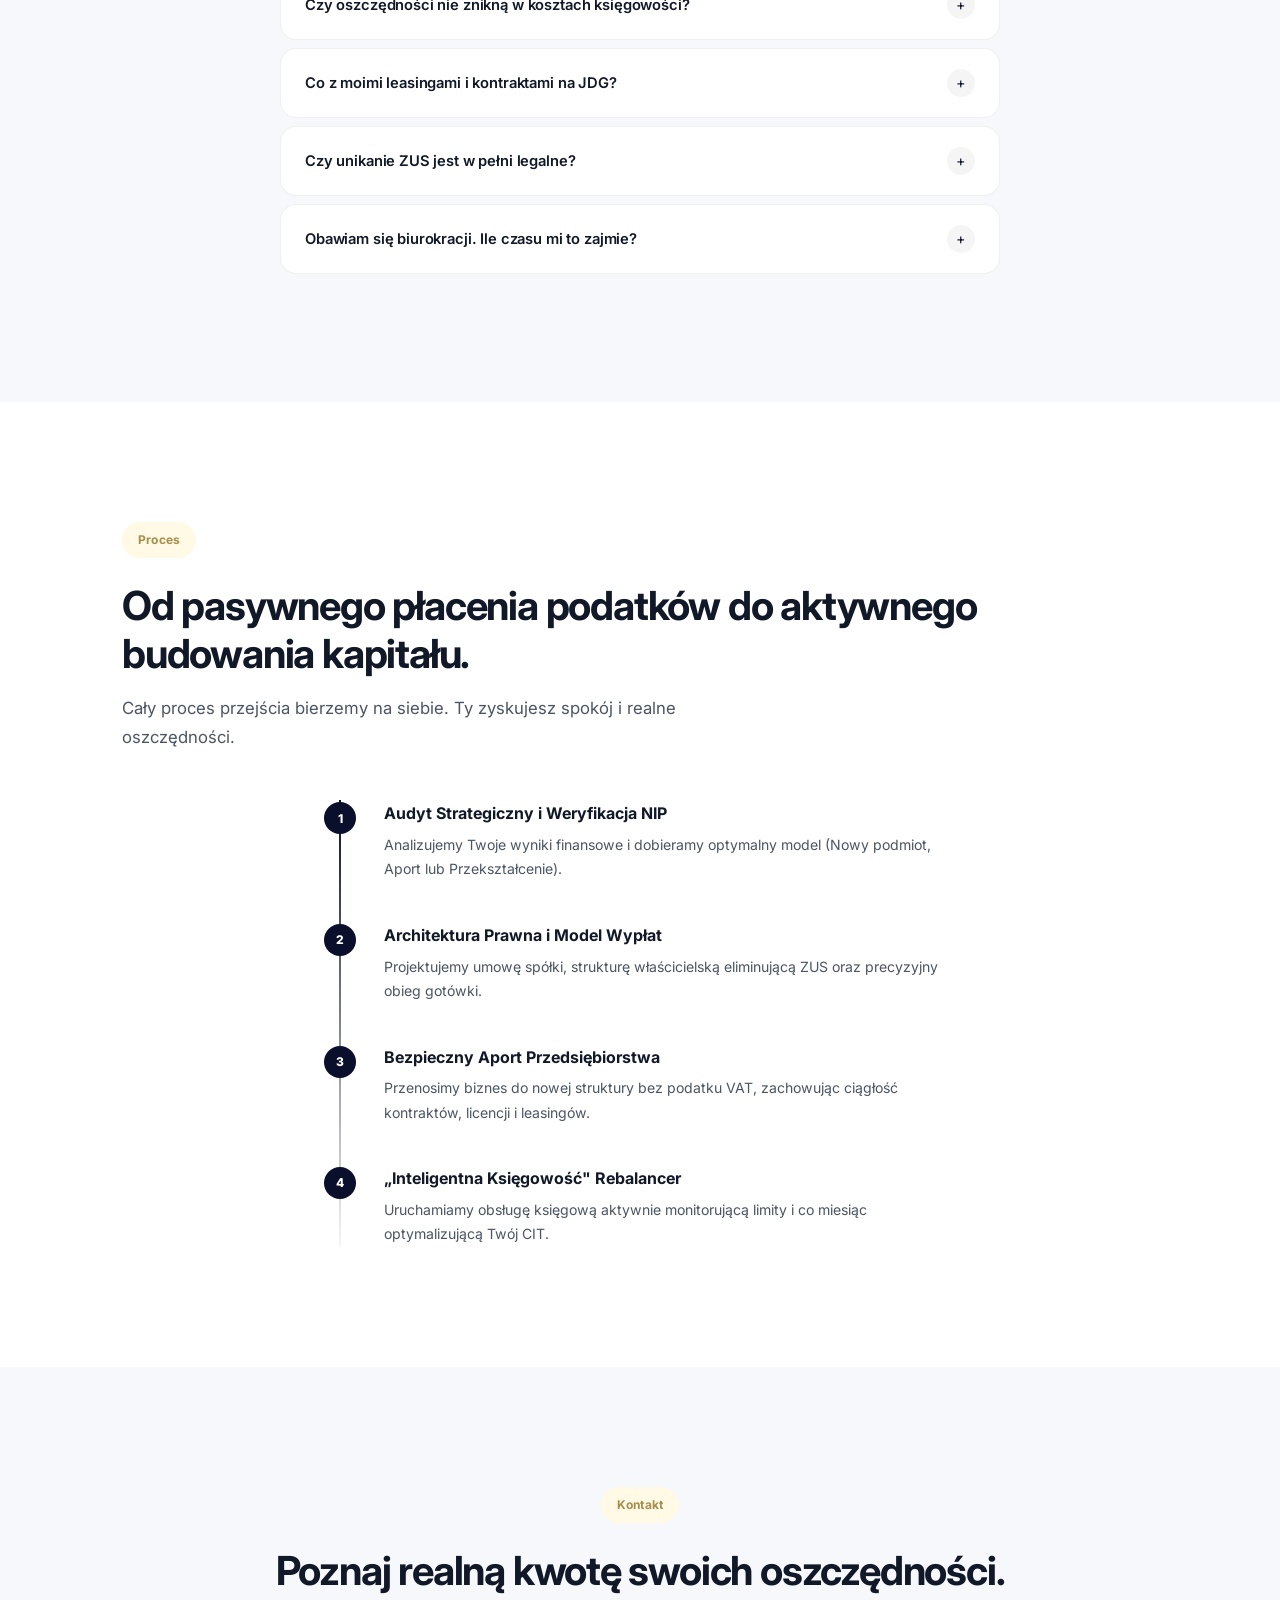
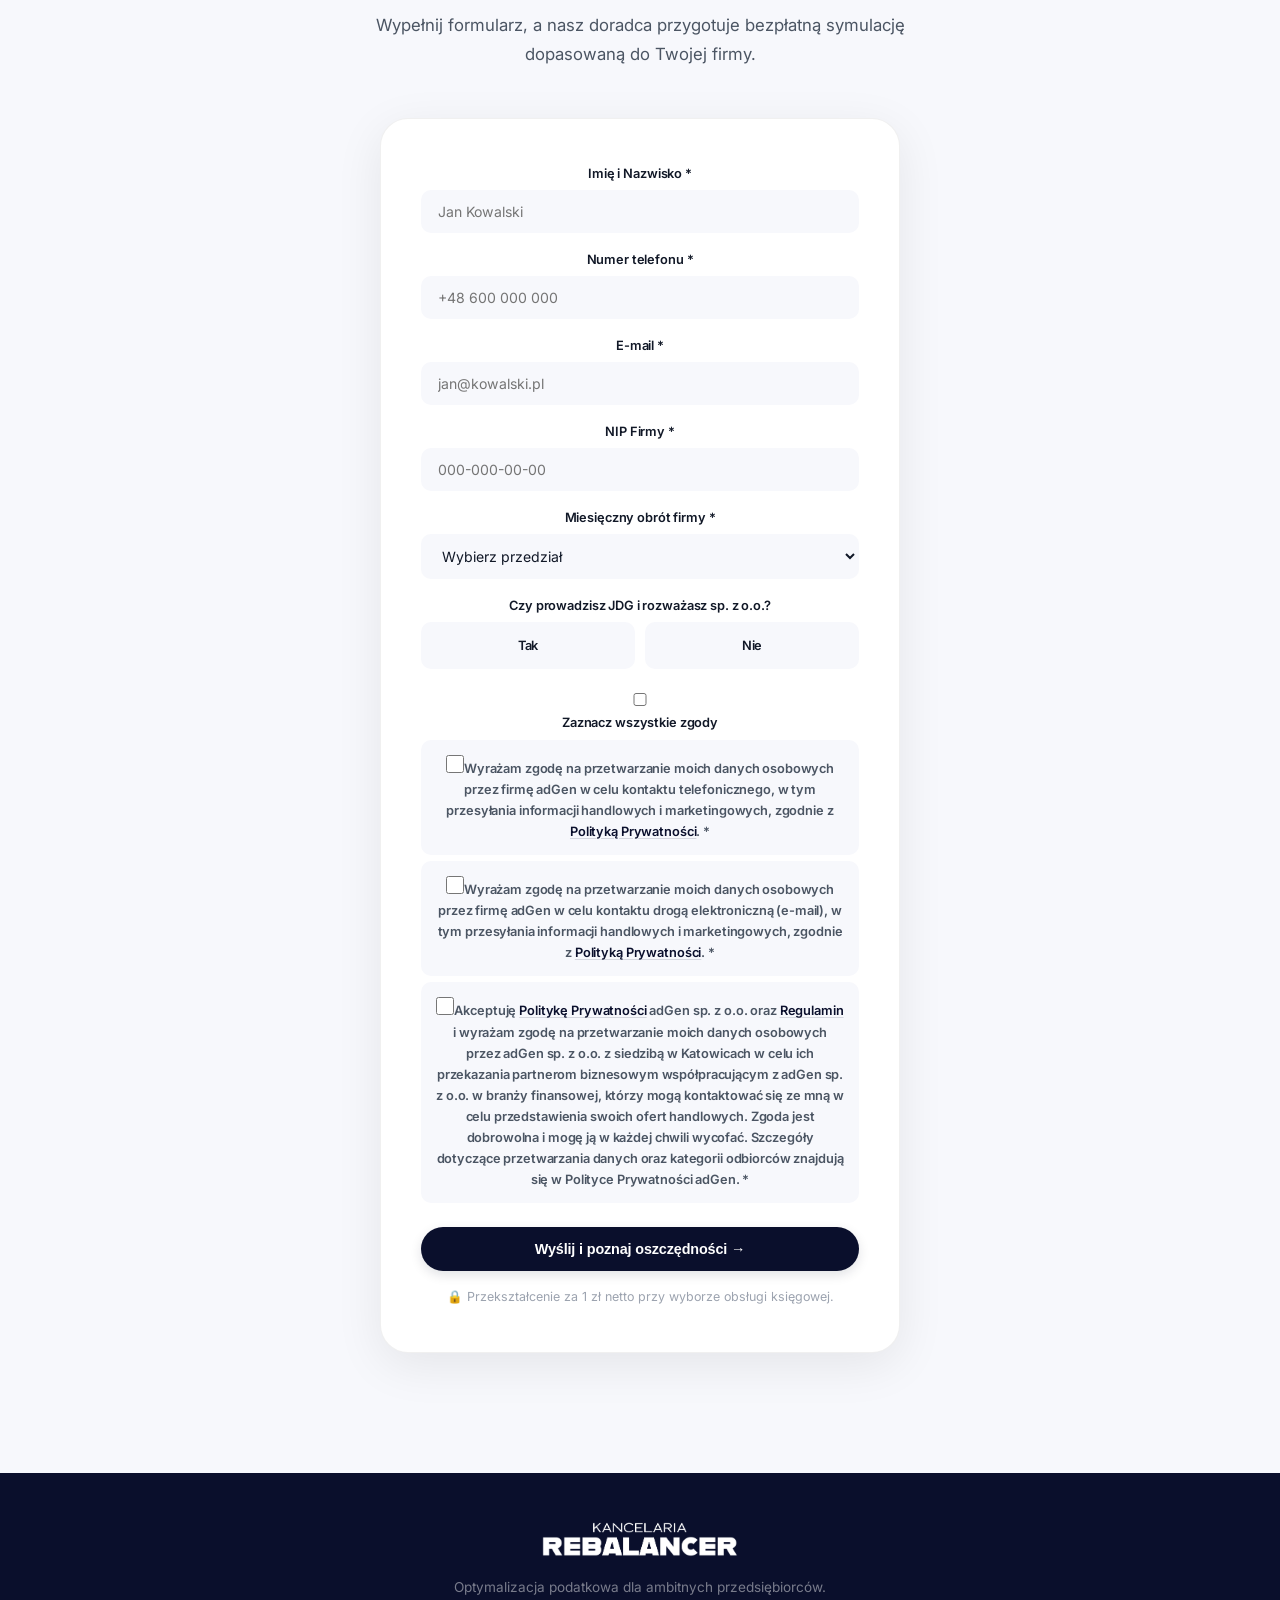
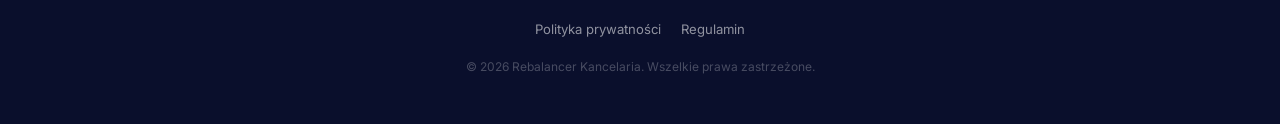
==== commit 8f9aed1d: "Implement consent checkboxes with select all feature Added a consent checkbox group with functionali" ====
--- a/index.html
+++ b/index.html
@@ -333,6 +333,7 @@
                 class="radio-opt"><input type="radio" name="jdg" value="nie">Nie</label></div>
           </div>
           <div class="field consent-group">
+            <label class="consent-all"><input type="checkbox" id="consentAll"><span>Zaznacz wszystkie zgody</span></label>
             <label class="consent-opt"><input type="checkbox" id="consentPhone" name="consentPhone" required><span>Wyrażam
                 zgodę na przetwarzanie moich danych osobowych przez firmę adGen w celu kontaktu telefonicznego, w tym
                 przesyłania informacji handlowych i marketingowych, zgodnie z <a href="polityka-prywatnosci.html"
@@ -342,6 +343,15 @@
                 (e-mail), w tym przesyłania informacji handlowych i marketingowych, zgodnie z
                 <a href="polityka-prywatnosci.html" target="_blank" rel="noopener noreferrer">Polityką
                   Prywatności</a>. *</span></label>
+            <label class="consent-opt"><input type="checkbox" id="consentPartners" name="consentPartners"
+                required><span>Akceptuję <a href="polityka-prywatnosci.html" target="_blank"
+                  rel="noopener noreferrer">Politykę Prywatności</a> adGen sp. z o.o. oraz <a href="regulamin.html"
+                  target="_blank" rel="noopener noreferrer">Regulamin</a> i wyrażam zgodę na przetwarzanie moich danych
+                osobowych przez adGen sp. z o.o. z siedzibą w Katowicach w celu ich przekazania partnerom biznesowym
+                współpracującym z adGen sp. z o.o. w branży finansowej, którzy mogą kontaktować się ze mną w celu
+                przedstawienia swoich ofert handlowych. Zgoda jest dobrowolna i mogę ją w każdej chwili wycofać.
+                Szczegóły dotyczące przetwarzania danych oraz kategorii odbiorców znajdują się w Polityce Prywatności
+                adGen. *</span></label>
           </div>
           <button type="submit" class="submit-btn">Wyślij i poznaj oszczędności →</button>
           <p class="form-note">🔒 Przekształcenie za 1 zł netto przy wyborze obsługi księgowej.</p>
@@ -371,6 +381,32 @@
   </div>
 
   <script src="script.js"></script>
+
+  <!-- Obsługa „Zaznacz wszystkie zgody" -->
+  <script>
+    (function () {
+      var all = document.getElementById('consentAll');
+      if (!all) return;
+      var boxes = ['consentPhone', 'consentEmail', 'consentPartners']
+        .map(function (id) { return document.getElementById(id); })
+        .filter(Boolean);
+
+      all.addEventListener('change', function () {
+        boxes.forEach(function (b) {
+          if (b.checked !== all.checked) {
+            b.checked = all.checked;
+            b.dispatchEvent(new Event('change', { bubbles: true }));
+          }
+        });
+      });
+
+      boxes.forEach(function (b) {
+        b.addEventListener('change', function () {
+          all.checked = boxes.every(function (x) { return x.checked; });
+        });
+      });
+    })();
+  </script>
 </body>
 
 </html>
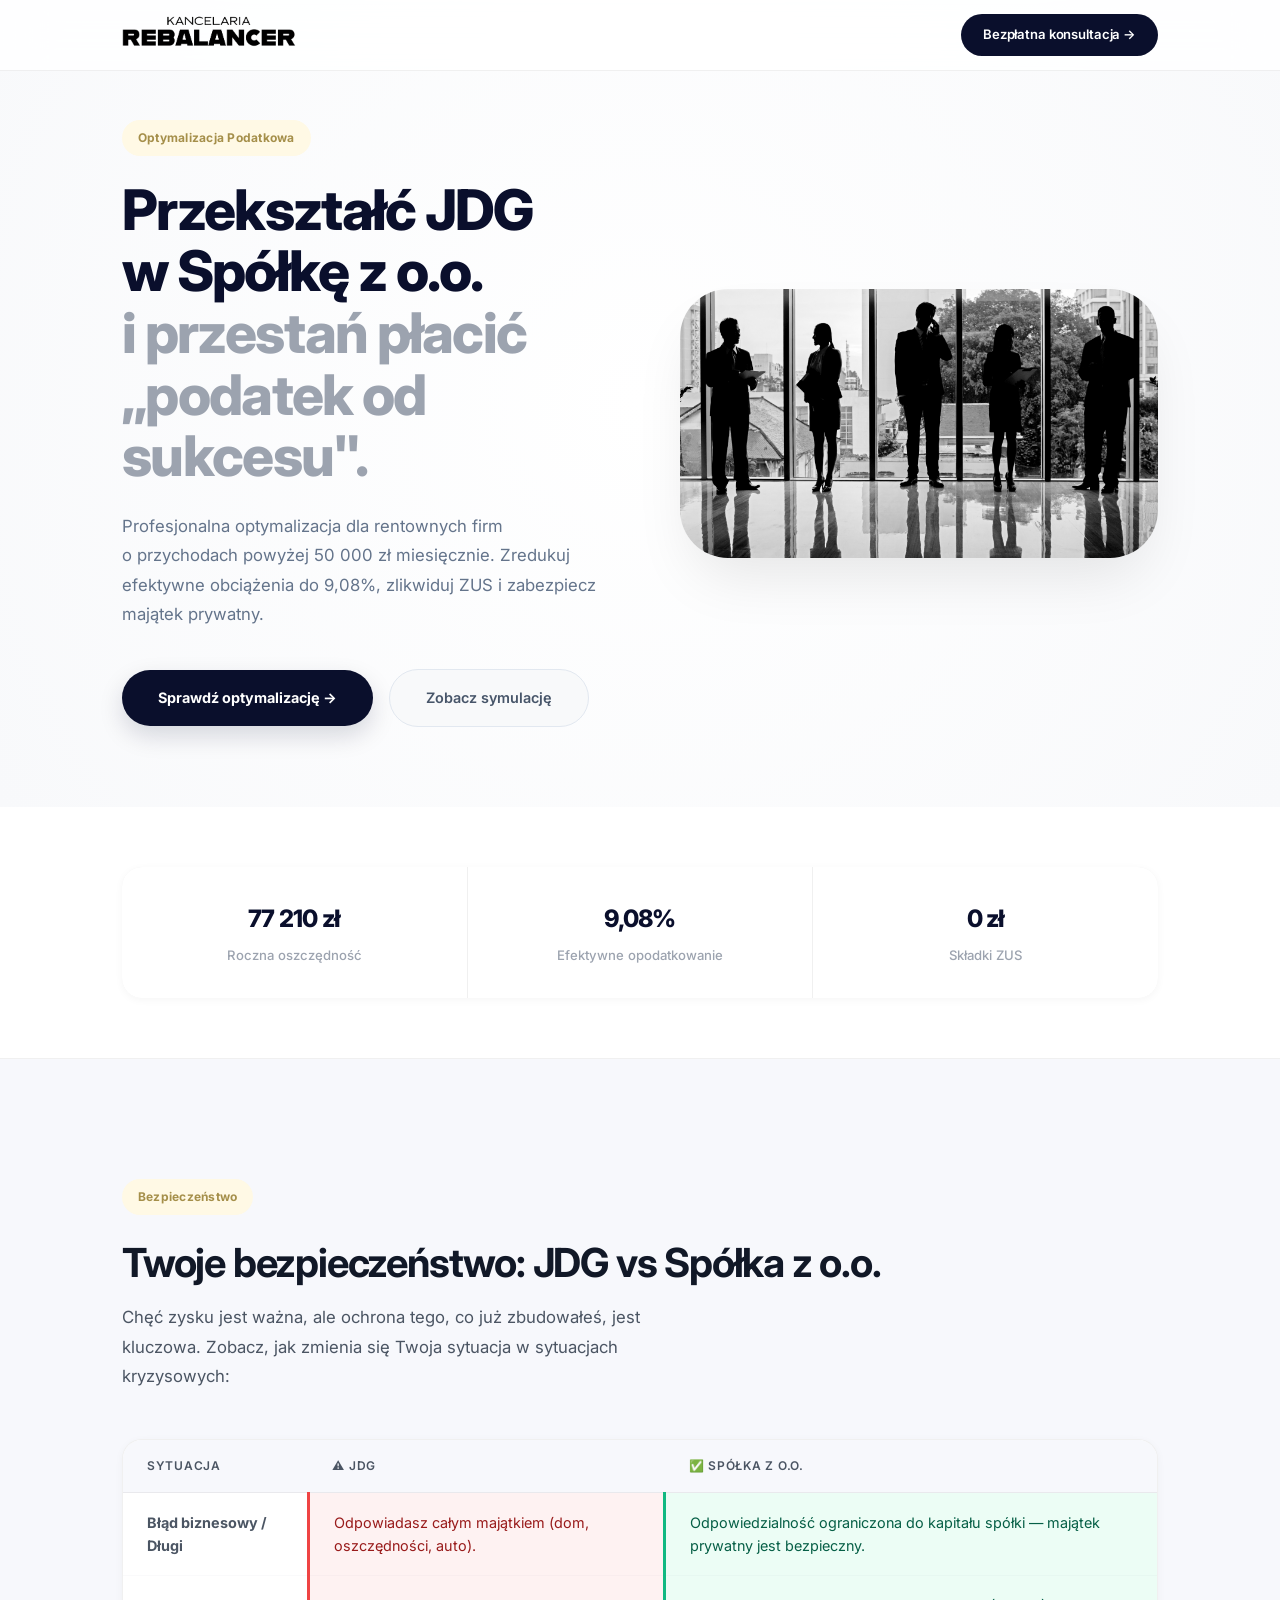
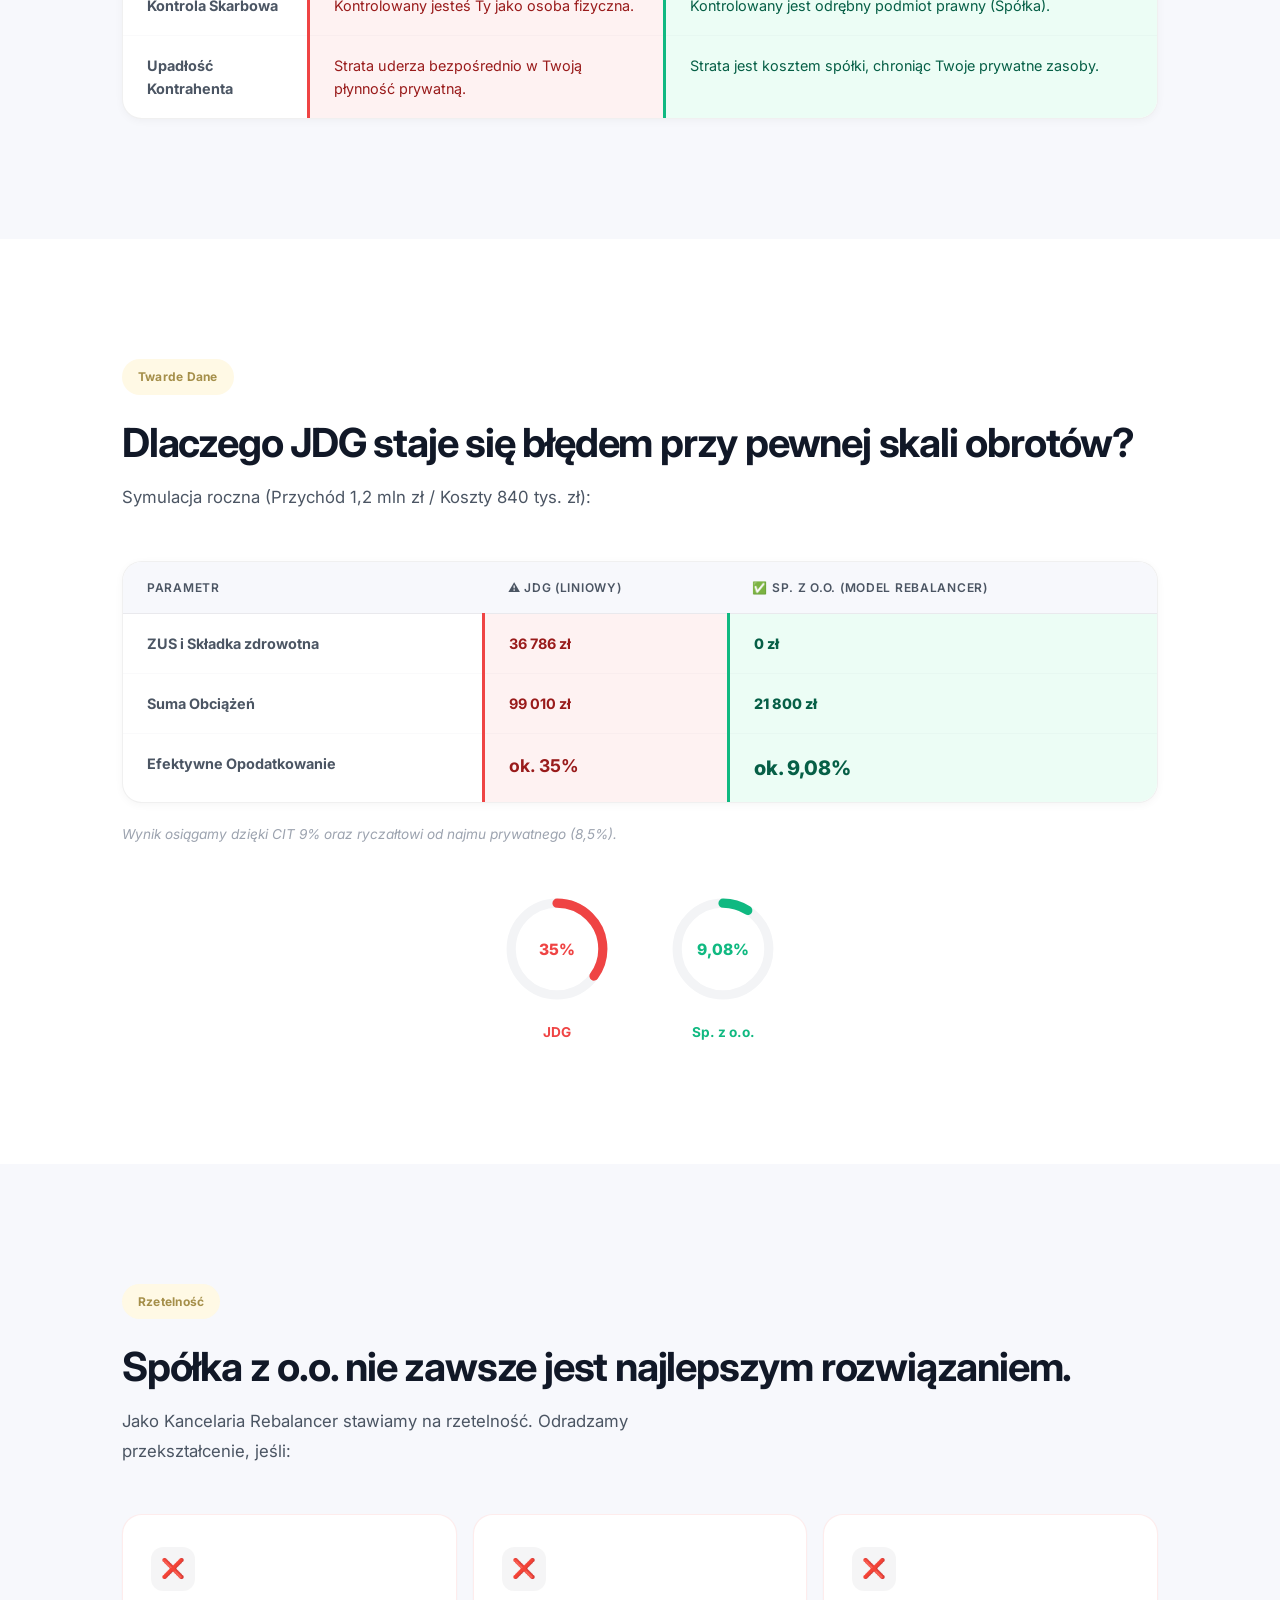
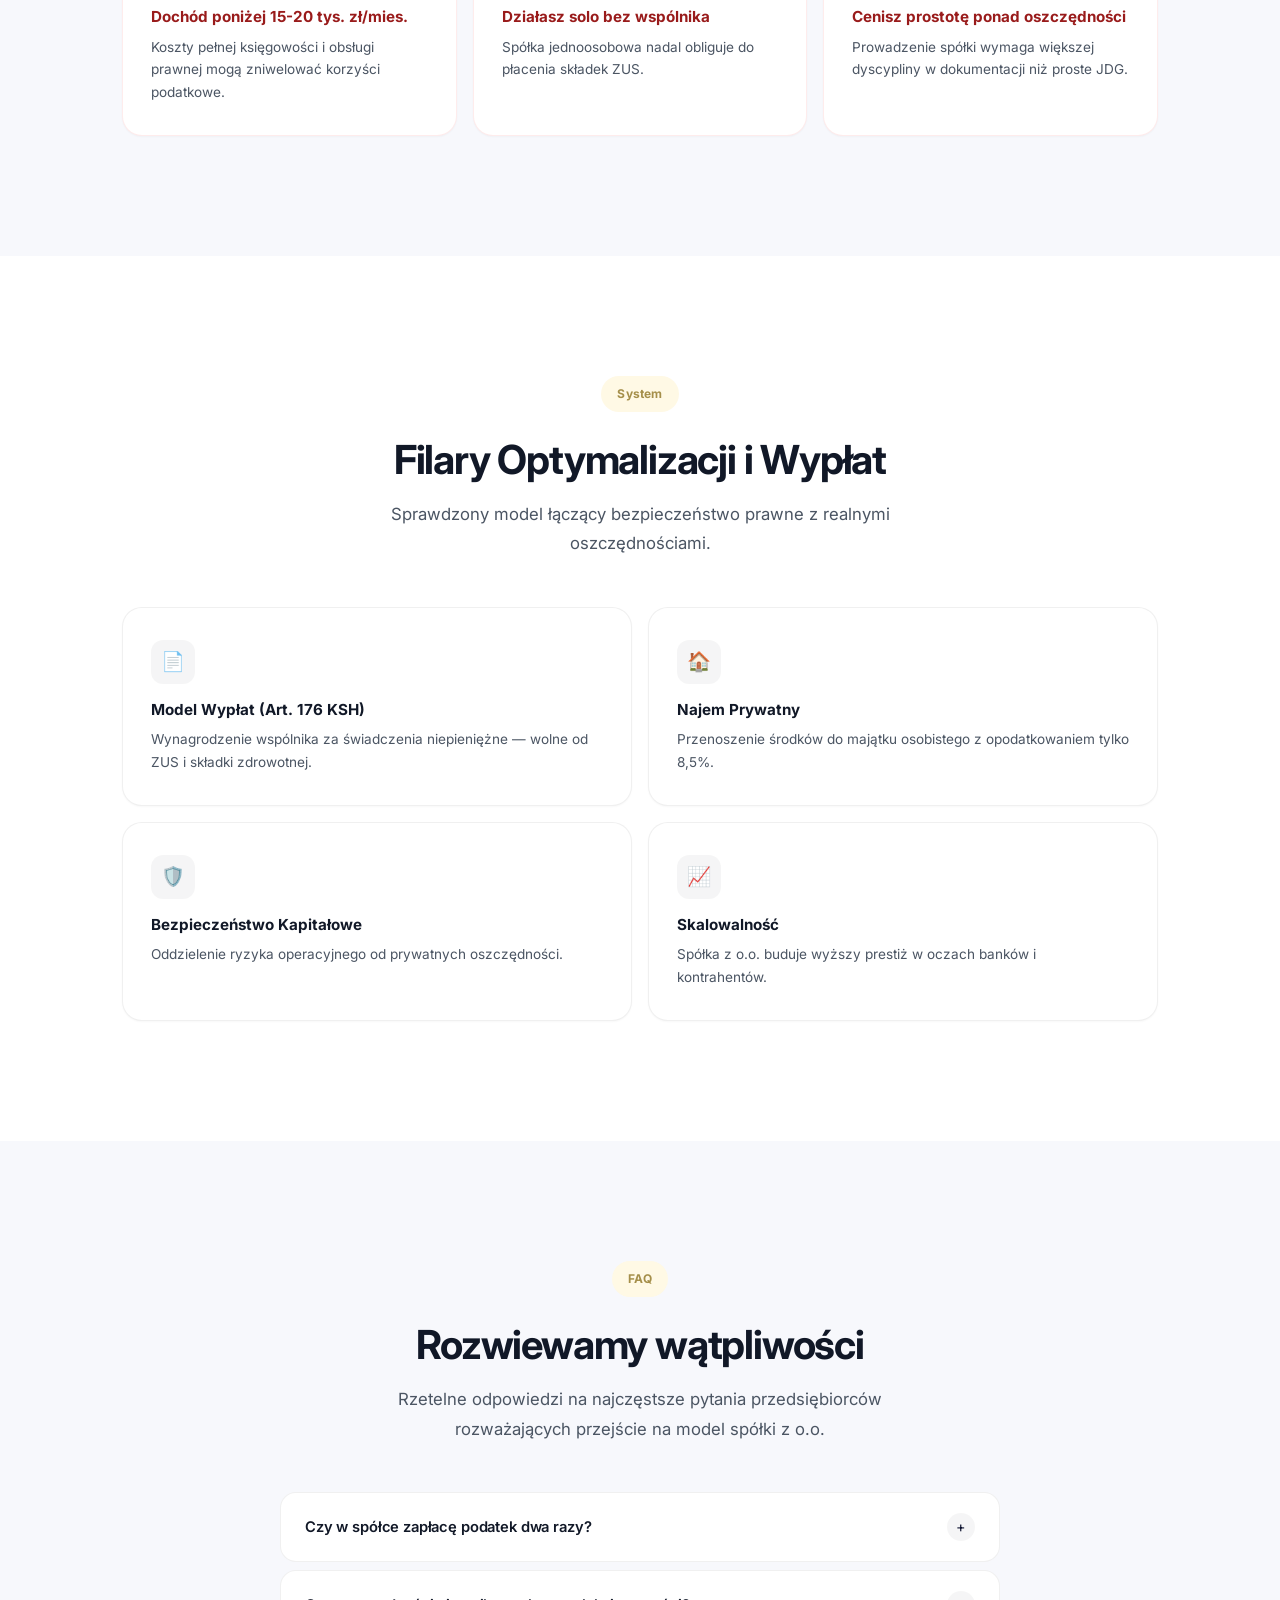
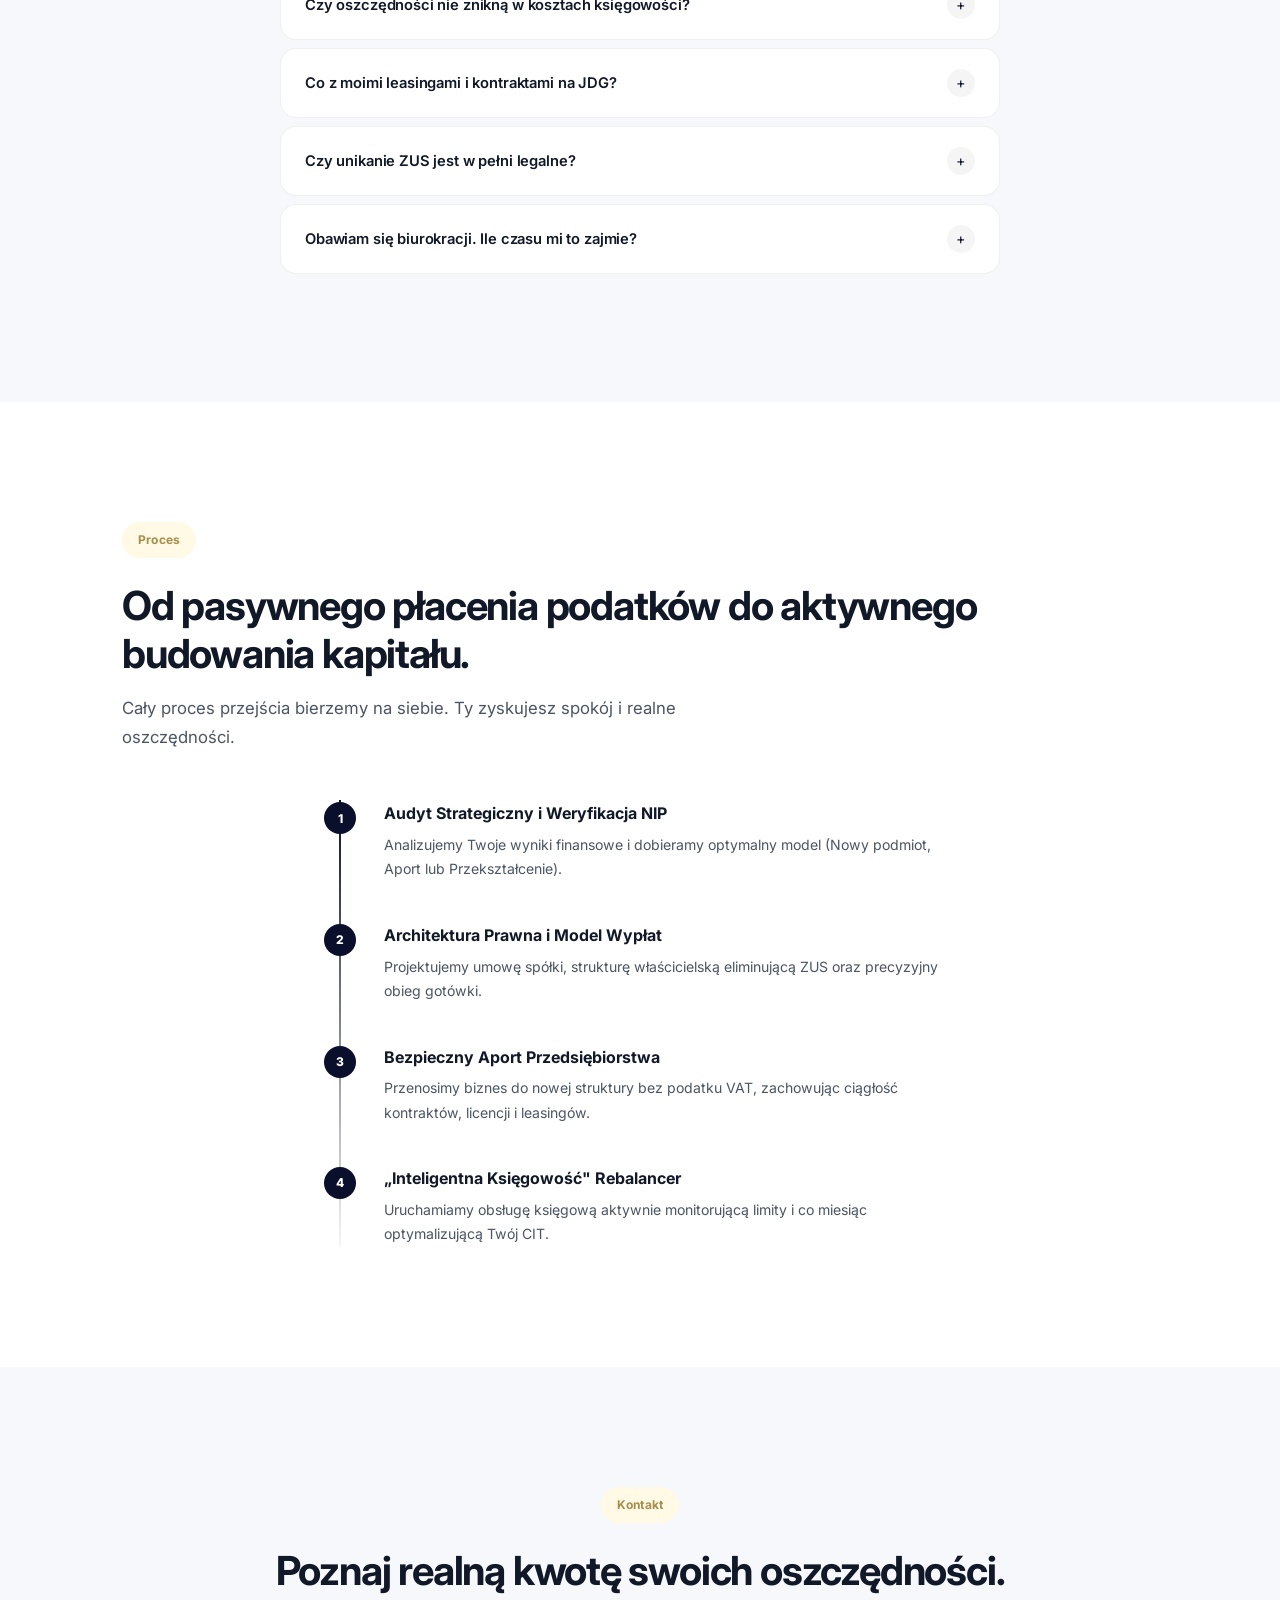
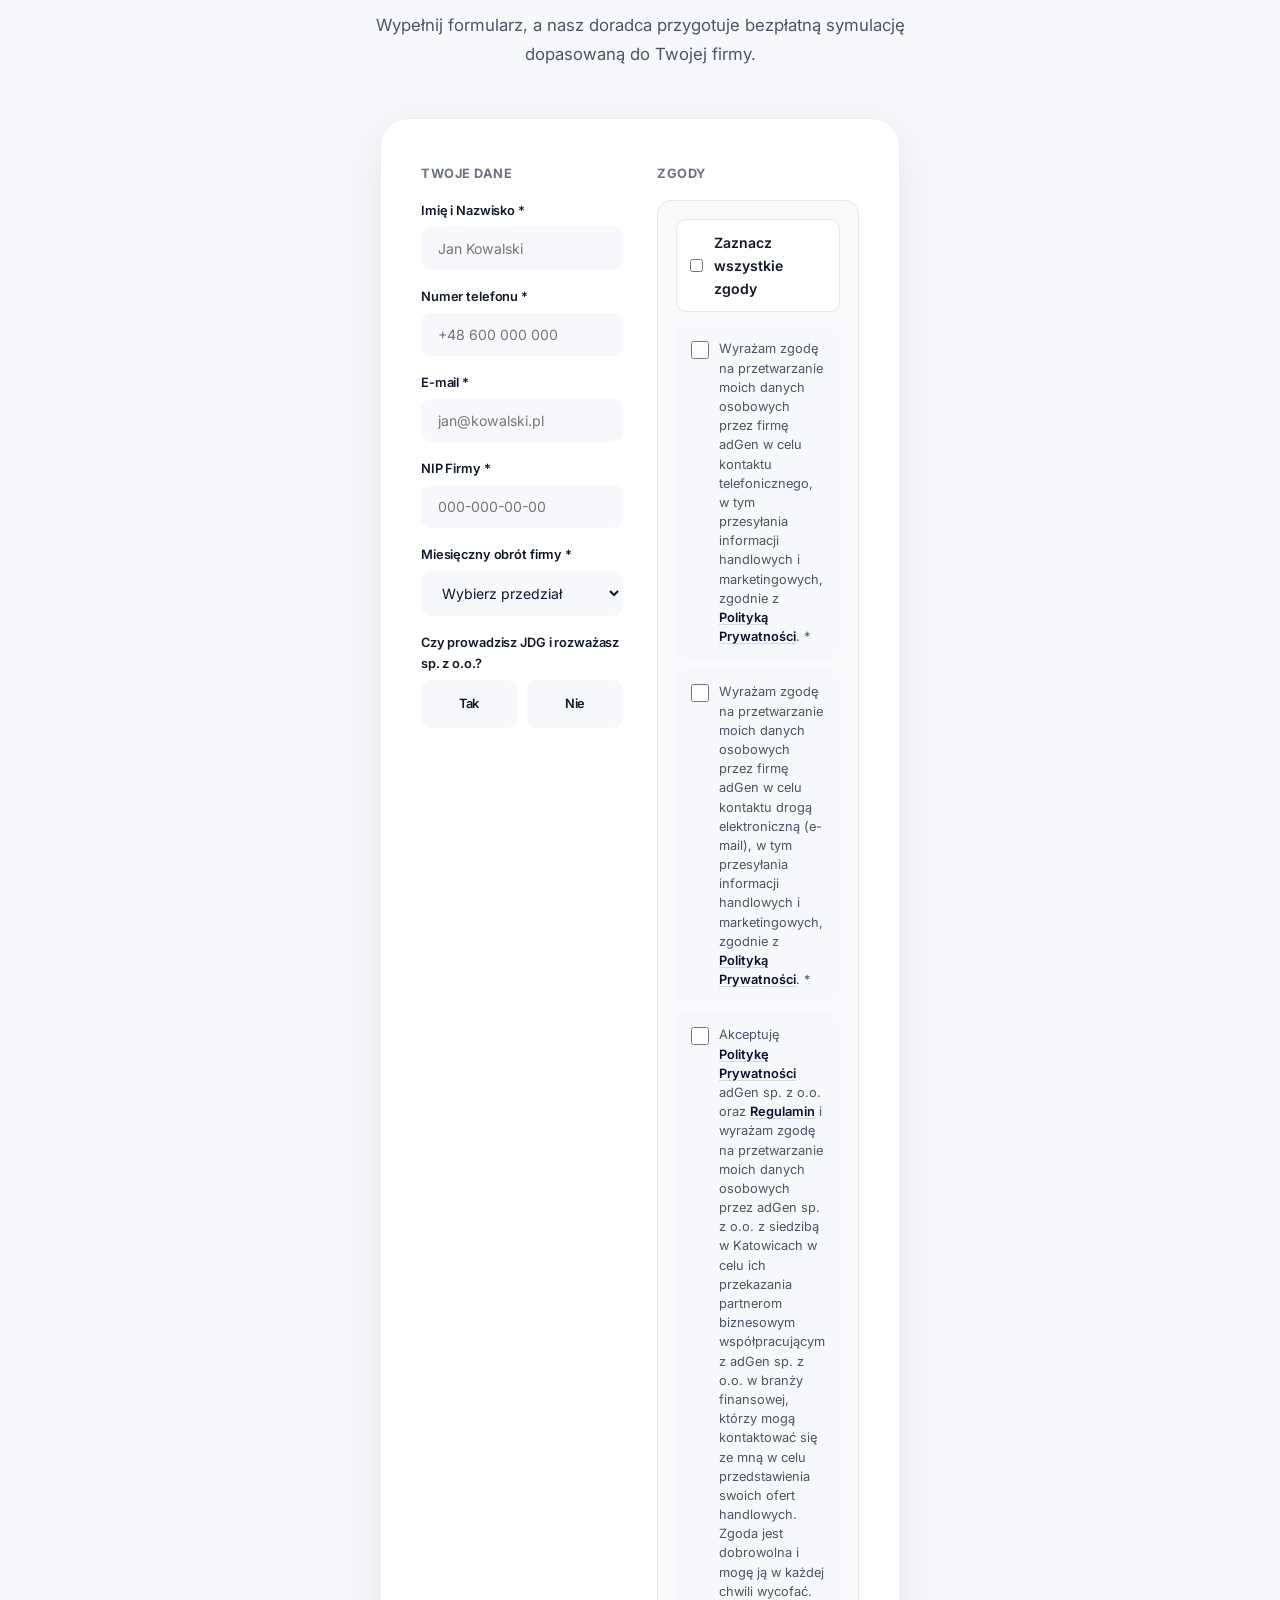
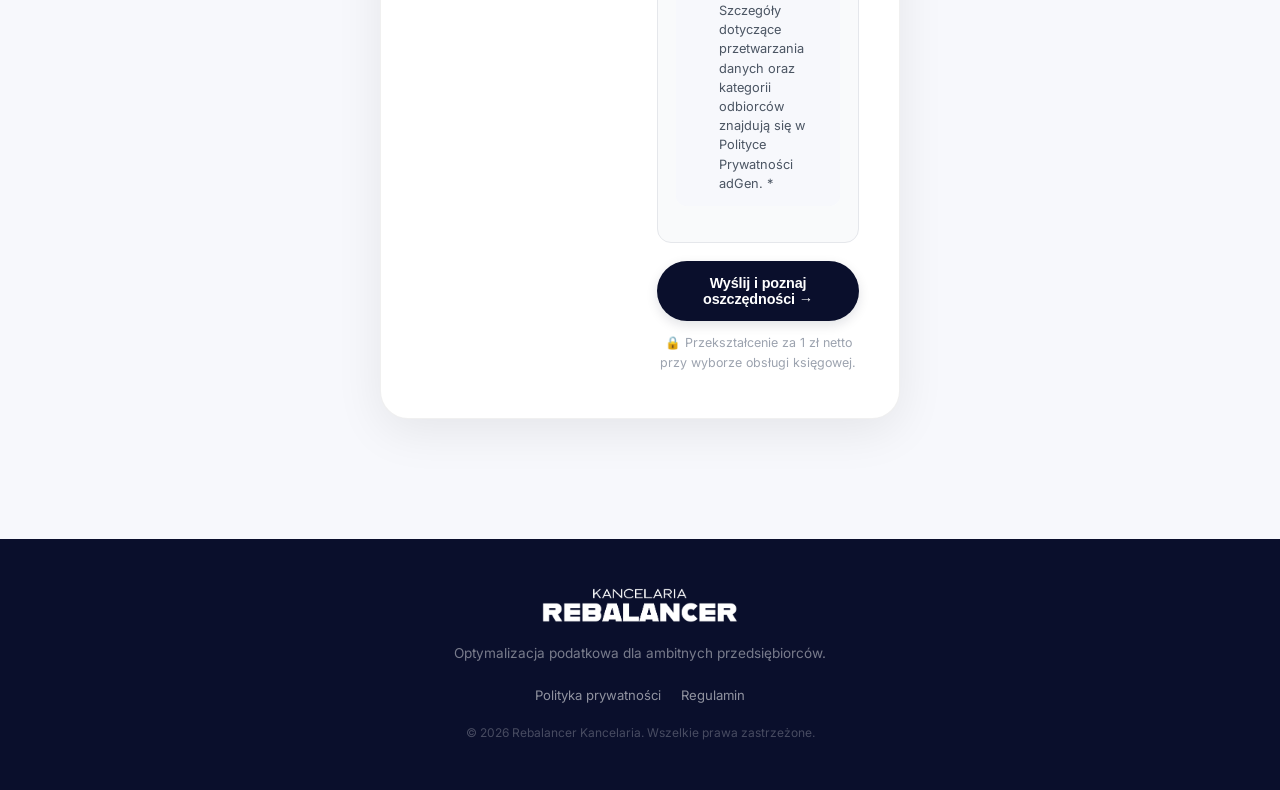
==== commit 1db56193: "Implement two-column layout for contact form Added a two-column layout for the contact form and cons" ====
--- a/index.html
+++ b/index.html
@@ -9,6 +9,71 @@
     content="Profesjonalna optymalizacja podatkowa dla rentownych firm. Przekształć JDG w Spółkę z o.o. i zredukuj obciążenia do 9,08%. Kancelaria Rebalancer.">
   <link rel="stylesheet" href="styles.css">
   <link rel="icon" type="image/png" href="favicon.png">
+
+  <!-- Układ dwukolumnowy formularza — do przeniesienia na koniec styles.css -->
+  <style>
+    .form-card .form-split {
+      display: grid;
+      grid-template-columns: 1fr 1fr;
+      gap: 34px;
+      align-items: start;
+      text-align: left;
+    }
+
+    .form-col {
+      min-width: 0;
+    }
+
+    .form-col-title {
+      font-size: .8rem;
+      font-weight: 700;
+      letter-spacing: .04em;
+      text-transform: uppercase;
+      color: #6B7280;
+      margin: 0 0 16px;
+    }
+
+    .consent-panel {
+      background: #F9FAFB;
+      border: 1px solid #E5E7EB;
+      border-radius: 14px;
+      padding: 18px 18px 20px;
+    }
+
+    .consent-all {
+      display: flex;
+      gap: 11px;
+      align-items: center;
+      cursor: pointer;
+      background: #fff;
+      border: 1px solid #E5E7EB;
+      border-radius: 10px;
+      padding: 11px 13px;
+      margin-bottom: 14px;
+      font-weight: 600;
+      font-size: .88rem;
+    }
+
+    .consent-panel .consent-opt {
+      font-size: .78rem;
+      line-height: 1.5;
+    }
+
+    .form-split .submit-btn {
+      margin-top: 18px;
+    }
+
+    .form-split .form-note {
+      margin-top: 12px;
+    }
+
+    @media (max-width:900px) {
+      .form-card .form-split {
+        grid-template-columns: 1fr;
+        gap: 26px;
+      }
+    }
+  </style>
 </head>
 
 <body>
@@ -311,50 +376,66 @@
       <p class="section-desc reveal d1">Wypełnij formularz, a nasz doradca przygotuje bezpłatną symulację dopasowaną do
         Twojej firmy.</p>
       <div class="form-card reveal d2">
-        <form id="contactForm" novalidate>
-          <div class="field"><label for="name">Imię i Nazwisko *</label><input type="text" id="name" name="name"
-              placeholder="Jan Kowalski" required></div>
-          <div class="field"><label for="phone">Numer telefonu *</label><input type="tel" id="phone" name="phone"
-              placeholder="+48 600 000 000" required></div>
-          <div class="field"><label for="email">E-mail *</label><input type="email" id="email" name="email"
-              placeholder="jan@kowalski.pl" required></div>
-          <div class="field"><label for="nip">NIP Firmy *</label><input type="text" id="nip" name="nip"
-              placeholder="000-000-00-00" required></div>
-          <div class="field"><label for="revenue">Miesięczny obrót firmy *</label><select id="revenue" name="revenue"
-              required>
-              <option value="" disabled selected>Wybierz przedział</option>
-              <option value="do30">do 30 tys. zł</option>
-              <option value="30-50">30–50 tys. zł</option>
-              <option value="50-200">50–200 tys. zł</option>
-              <option value="200+">powyżej 200 tys. zł</option>
-            </select></div>
-          <div class="field"><label>Czy prowadzisz JDG i rozważasz sp. z o.o.?</label>
-            <div class="radio-row"><label class="radio-opt"><input type="radio" name="jdg" value="tak">Tak</label><label
-                class="radio-opt"><input type="radio" name="jdg" value="nie">Nie</label></div>
-          </div>
-          <div class="field consent-group">
-            <label class="consent-all"><input type="checkbox" id="consentAll"><span>Zaznacz wszystkie zgody</span></label>
-            <label class="consent-opt"><input type="checkbox" id="consentPhone" name="consentPhone" required><span>Wyrażam
-                zgodę na przetwarzanie moich danych osobowych przez firmę adGen w celu kontaktu telefonicznego, w tym
-                przesyłania informacji handlowych i marketingowych, zgodnie z <a href="polityka-prywatnosci.html"
-                  target="_blank" rel="noopener noreferrer">Polityką Prywatności</a>. *</span></label>
-            <label class="consent-opt"><input type="checkbox" id="consentEmail" name="consentEmail" required><span>Wyrażam
-                zgodę na przetwarzanie moich danych osobowych przez firmę adGen w celu kontaktu drogą elektroniczną
-                (e-mail), w tym przesyłania informacji handlowych i marketingowych, zgodnie z
-                <a href="polityka-prywatnosci.html" target="_blank" rel="noopener noreferrer">Polityką
-                  Prywatności</a>. *</span></label>
-            <label class="consent-opt"><input type="checkbox" id="consentPartners" name="consentPartners"
-                required><span>Akceptuję <a href="polityka-prywatnosci.html" target="_blank"
-                  rel="noopener noreferrer">Politykę Prywatności</a> adGen sp. z o.o. oraz <a href="regulamin.html"
-                  target="_blank" rel="noopener noreferrer">Regulamin</a> i wyrażam zgodę na przetwarzanie moich danych
-                osobowych przez adGen sp. z o.o. z siedzibą w Katowicach w celu ich przekazania partnerom biznesowym
-                współpracującym z adGen sp. z o.o. w branży finansowej, którzy mogą kontaktować się ze mną w celu
-                przedstawienia swoich ofert handlowych. Zgoda jest dobrowolna i mogę ją w każdej chwili wycofać.
-                Szczegóły dotyczące przetwarzania danych oraz kategorii odbiorców znajdują się w Polityce Prywatności
-                adGen. *</span></label>
-          </div>
-          <button type="submit" class="submit-btn">Wyślij i poznaj oszczędności →</button>
-          <p class="form-note">🔒 Przekształcenie za 1 zł netto przy wyborze obsługi księgowej.</p>
+        <form id="contactForm" class="form-split" novalidate>
+
+          <!-- LEWA KOLUMNA — dane -->
+          <div class="form-col">
+            <p class="form-col-title">Twoje dane</p>
+            <div class="field"><label for="name">Imię i Nazwisko *</label><input type="text" id="name" name="name"
+                placeholder="Jan Kowalski" required></div>
+            <div class="field"><label for="phone">Numer telefonu *</label><input type="tel" id="phone" name="phone"
+                placeholder="+48 600 000 000" required></div>
+            <div class="field"><label for="email">E-mail *</label><input type="email" id="email" name="email"
+                placeholder="jan@kowalski.pl" required></div>
+            <div class="field"><label for="nip">NIP Firmy *</label><input type="text" id="nip" name="nip"
+                placeholder="000-000-00-00" required></div>
+            <div class="field"><label for="revenue">Miesięczny obrót firmy *</label><select id="revenue" name="revenue"
+                required>
+                <option value="" disabled selected>Wybierz przedział</option>
+                <option value="do30">do 30 tys. zł</option>
+                <option value="30-50">30–50 tys. zł</option>
+                <option value="50-200">50–200 tys. zł</option>
+                <option value="200+">powyżej 200 tys. zł</option>
+              </select></div>
+            <div class="field"><label>Czy prowadzisz JDG i rozważasz sp. z o.o.?</label>
+              <div class="radio-row"><label class="radio-opt"><input type="radio" name="jdg"
+                    value="tak">Tak</label><label class="radio-opt"><input type="radio" name="jdg"
+                    value="nie">Nie</label></div>
+            </div>
+          </div>
+
+          <!-- PRAWA KOLUMNA — zgody i wysyłka -->
+          <div class="form-col">
+            <p class="form-col-title">Zgody</p>
+            <div class="consent-panel">
+              <label class="consent-all"><input type="checkbox" id="consentAll"><span>Zaznacz wszystkie
+                  zgody</span></label>
+              <div class="consent-group">
+                <label class="consent-opt"><input type="checkbox" id="consentPhone" name="consentPhone"
+                    required><span>Wyrażam zgodę na przetwarzanie moich danych osobowych przez firmę adGen w celu
+                    kontaktu telefonicznego, w tym przesyłania informacji handlowych i marketingowych, zgodnie z <a
+                      href="polityka-prywatnosci.html" target="_blank" rel="noopener noreferrer">Polityką
+                      Prywatności</a>. *</span></label>
+                <label class="consent-opt"><input type="checkbox" id="consentEmail" name="consentEmail"
+                    required><span>Wyrażam zgodę na przetwarzanie moich danych osobowych przez firmę adGen w celu
+                    kontaktu drogą elektroniczną (e-mail), w tym przesyłania informacji handlowych i marketingowych,
+                    zgodnie z <a href="polityka-prywatnosci.html" target="_blank" rel="noopener noreferrer">Polityką
+                      Prywatności</a>. *</span></label>
+                <label class="consent-opt"><input type="checkbox" id="consentPartners" name="consentPartners"
+                    required><span>Akceptuję <a href="polityka-prywatnosci.html" target="_blank"
+                      rel="noopener noreferrer">Politykę Prywatności</a> adGen sp. z o.o. oraz <a href="regulamin.html"
+                      target="_blank" rel="noopener noreferrer">Regulamin</a> i wyrażam zgodę na przetwarzanie moich
+                    danych osobowych przez adGen sp. z o.o. z siedzibą w Katowicach w celu ich przekazania partnerom
+                    biznesowym współpracującym z adGen sp. z o.o. w branży finansowej, którzy mogą kontaktować się ze mną
+                    w celu przedstawienia swoich ofert handlowych. Zgoda jest dobrowolna i mogę ją w każdej chwili
+                    wycofać. Szczegóły dotyczące przetwarzania danych oraz kategorii odbiorców znajdują się w Polityce
+                    Prywatności adGen. *</span></label>
+              </div>
+            </div>
+            <button type="submit" class="submit-btn">Wyślij i poznaj oszczędności →</button>
+            <p class="form-note">🔒 Przekształcenie za 1 zł netto przy wyborze obsługi księgowej.</p>
+          </div>
+
         </form>
       </div>
     </div>
@@ -365,7 +446,8 @@
     <div class="container">
       <div class="footer-logo"><img src="logo.png" alt="Rebalancer Kancelaria"></div>
       <p class="footer-tagline">Optymalizacja podatkowa dla ambitnych przedsiębiorców.</p>
-      <div class="footer-links"><a href="polityka-prywatnosci.html">Polityka prywatności</a><a href="#">Regulamin</a></div>
+      <div class="footer-links"><a href="polityka-prywatnosci.html">Polityka prywatności</a><a
+          href="regulamin.html">Regulamin</a></div>
       <p class="footer-copy">© 2026 Rebalancer Kancelaria. Wszelkie prawa zastrzeżone.</p>
     </div>
   </footer>
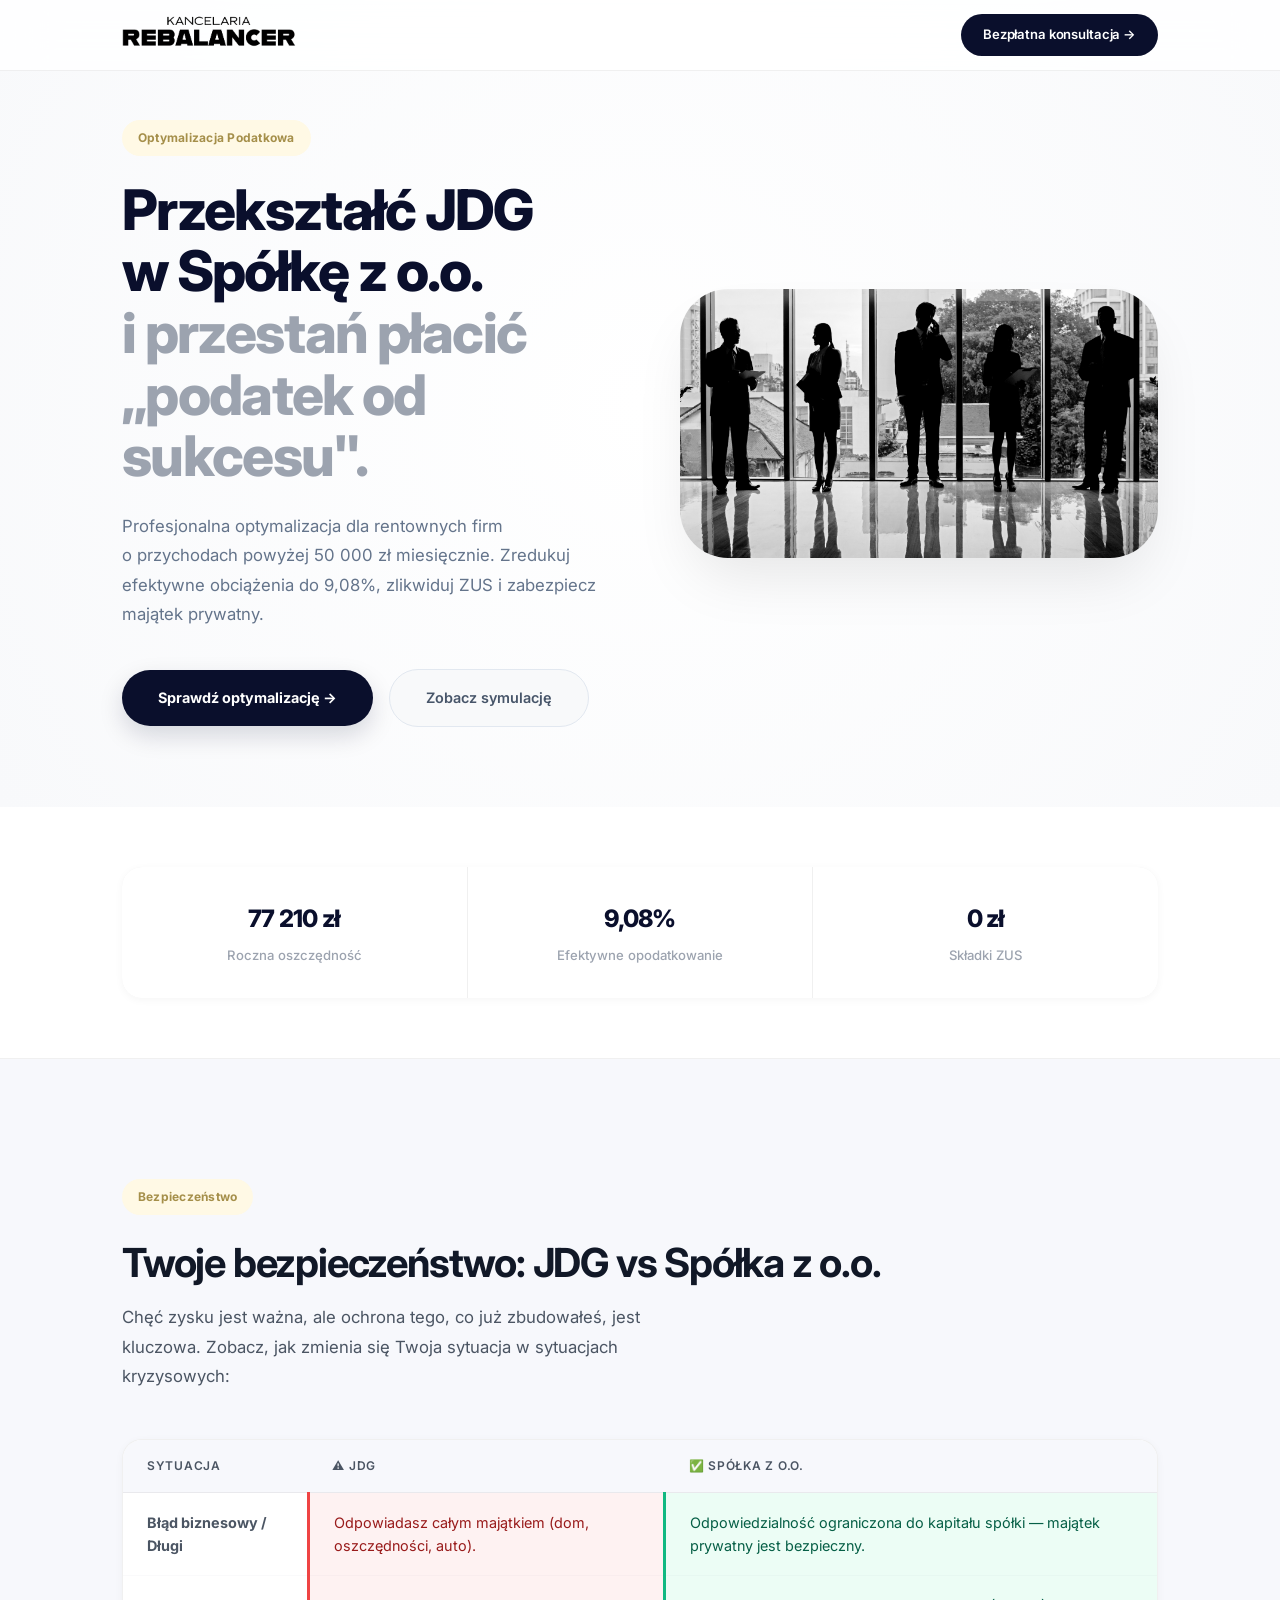
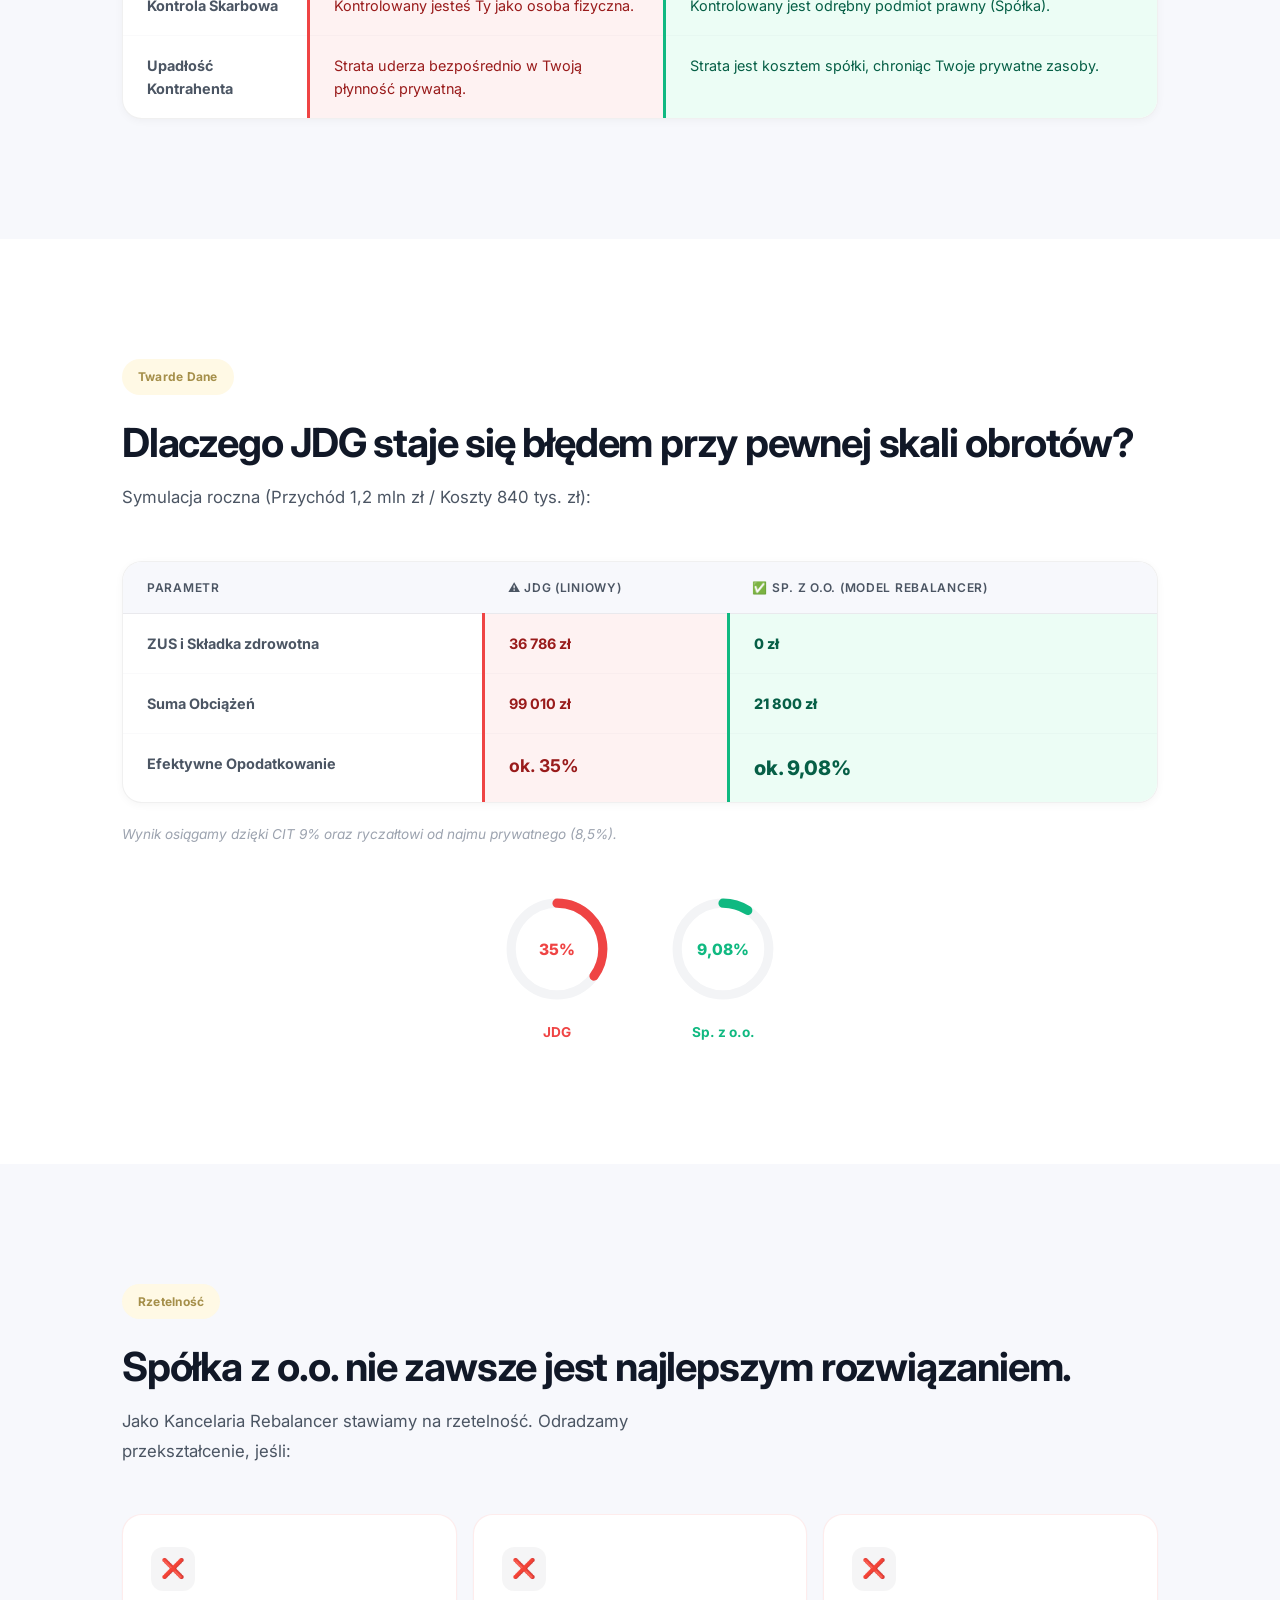
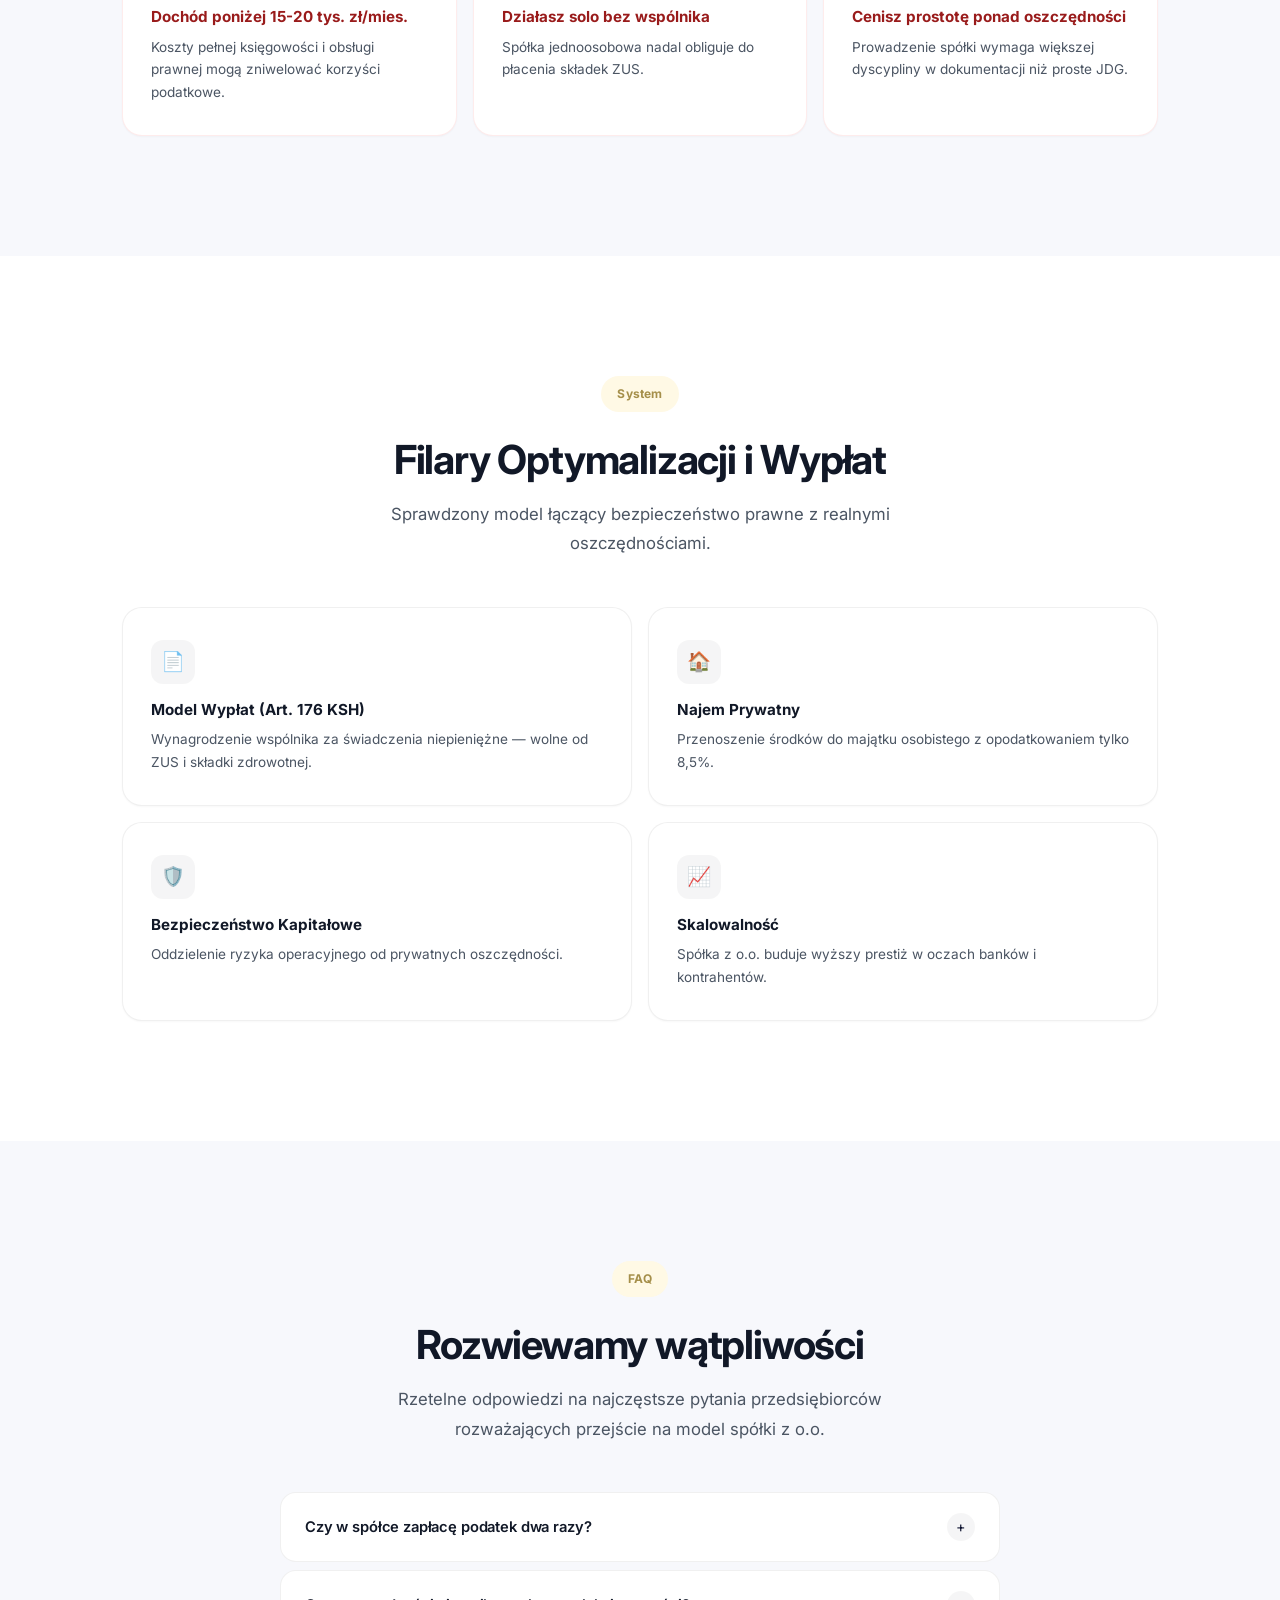
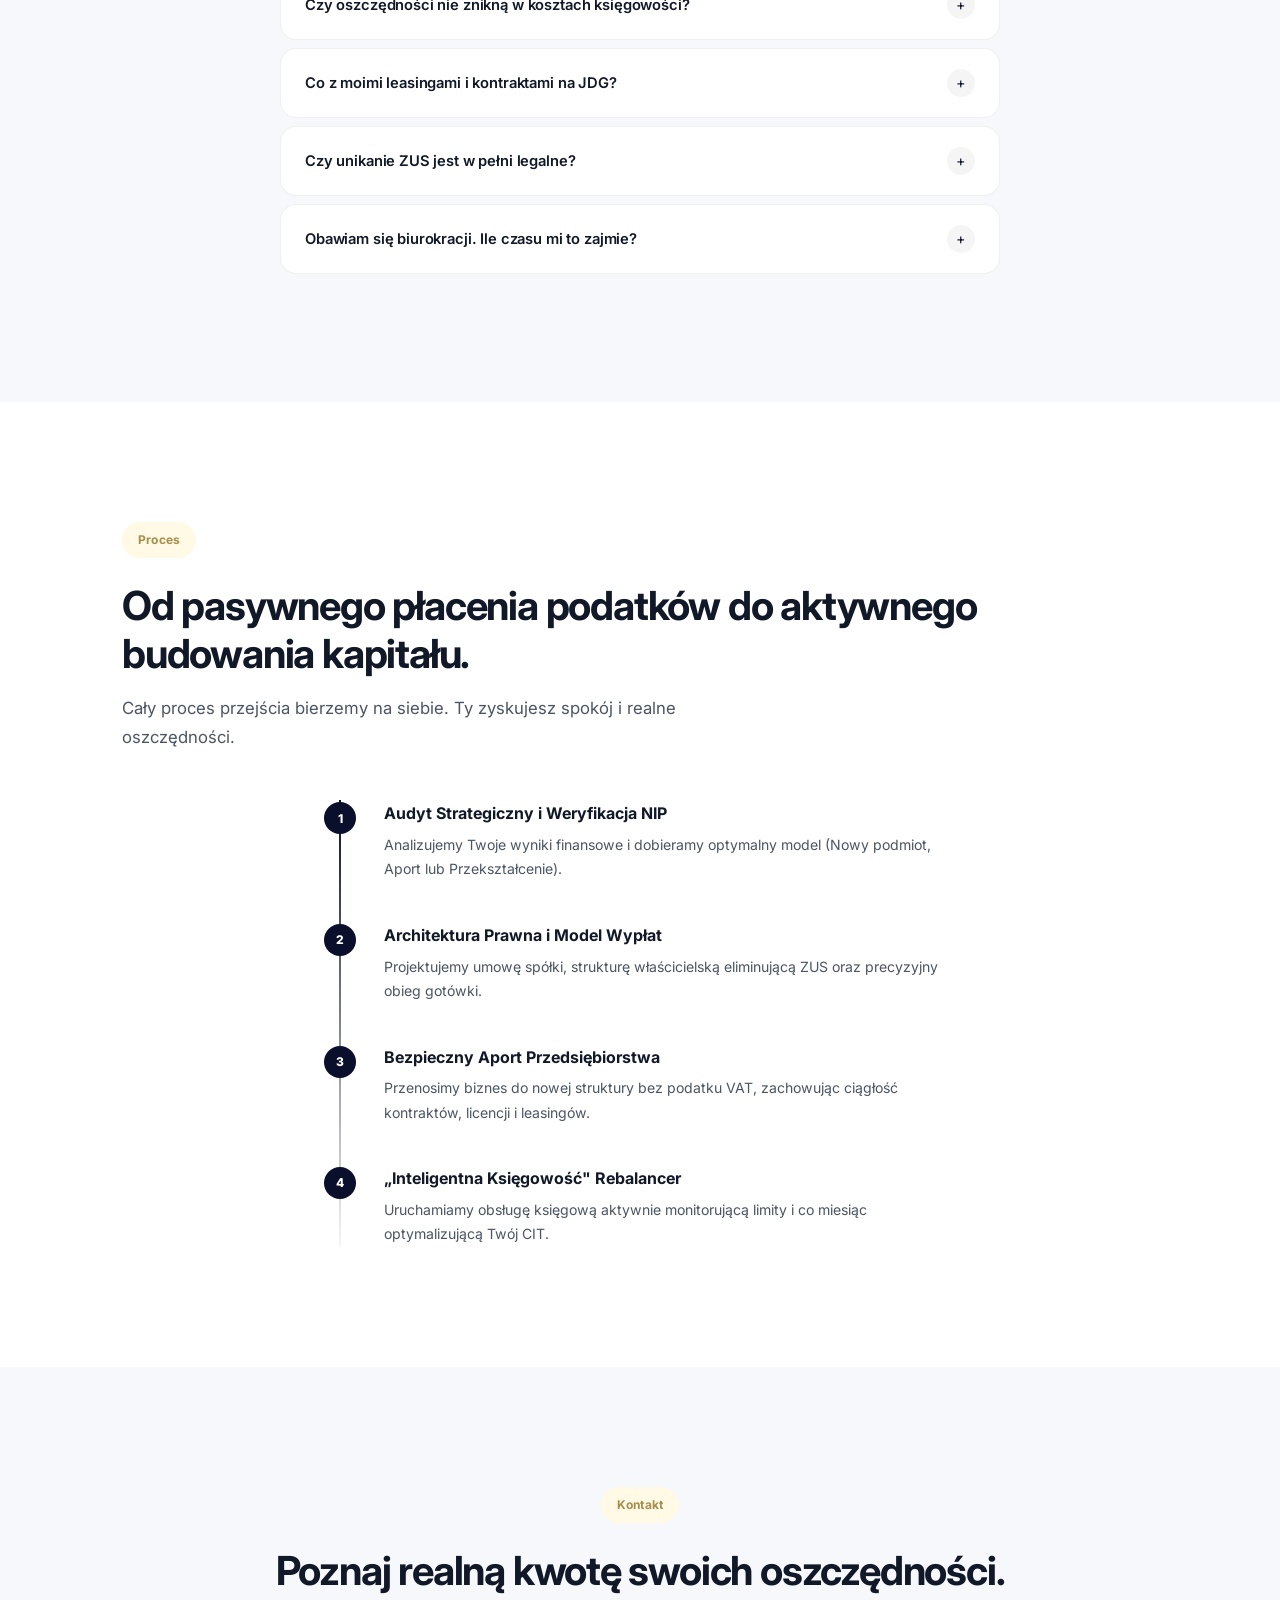
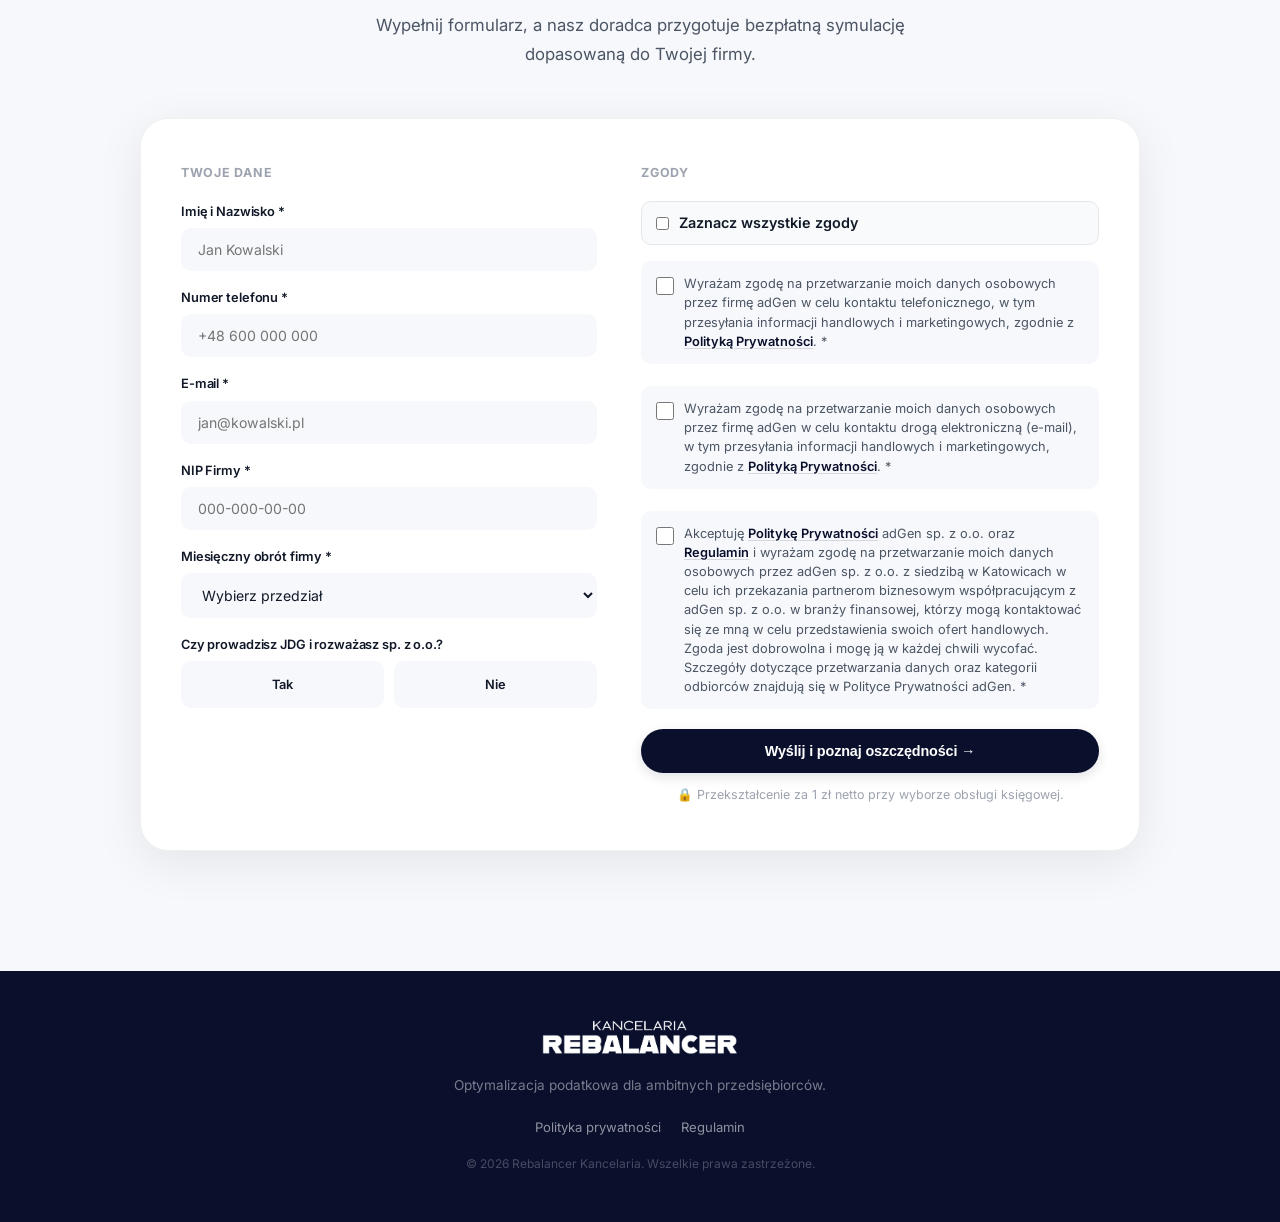
==== commit c997989f: "Update styles for form layout and consent panel" ====
--- a/index.html
+++ b/index.html
@@ -12,10 +12,18 @@
 
   <!-- Układ dwukolumnowy formularza — do przeniesienia na koniec styles.css -->
   <style>
+    /* karta musi być szersza niż domyślna, inaczej kolumny są za ciasne */
+    #contact .form-card {
+      max-width: 1000px !important;
+      width: 100%;
+      margin-left: auto;
+      margin-right: auto;
+    }
+
     .form-card .form-split {
       display: grid;
-      grid-template-columns: 1fr 1fr;
-      gap: 34px;
+      grid-template-columns: 1fr 1.1fr;
+      gap: 44px;
       align-items: start;
       text-align: left;
     }
@@ -25,52 +33,72 @@
     }
 
     .form-col-title {
-      font-size: .8rem;
+      font-size: .78rem;
       font-weight: 700;
-      letter-spacing: .04em;
+      letter-spacing: .06em;
       text-transform: uppercase;
-      color: #6B7280;
-      margin: 0 0 16px;
-    }
-
+      color: #9CA3AF;
+      margin: 0 0 18px;
+    }
+
+    /* panel bez tła — kafelki zgód mają już własne */
     .consent-panel {
+      background: transparent;
+      border: 0;
+      padding: 0;
+    }
+
+    .consent-all {
+      display: flex;
+      gap: 10px;
+      align-items: center;
+      cursor: pointer;
       background: #F9FAFB;
       border: 1px solid #E5E7EB;
-      border-radius: 14px;
-      padding: 18px 18px 20px;
-    }
-
-    .consent-all {
+      border-radius: 10px;
+      padding: 12px 14px;
+      margin-bottom: 16px;
+      font-weight: 600;
+      font-size: .9rem;
+      line-height: 1.25;
+    }
+
+    .consent-all input {
+      flex: none;
+    }
+
+    .form-split .consent-group {
       display: flex;
-      gap: 11px;
-      align-items: center;
-      cursor: pointer;
-      background: #fff;
-      border: 1px solid #E5E7EB;
-      border-radius: 10px;
-      padding: 11px 13px;
-      margin-bottom: 14px;
-      font-weight: 600;
-      font-size: .88rem;
-    }
-
-    .consent-panel .consent-opt {
-      font-size: .78rem;
+      flex-direction: column;
+      gap: 12px;
+      margin: 0;
+    }
+
+    .form-split .consent-opt {
+      display: flex;
+      align-items: flex-start;
+      gap: 10px;
+      font-size: .8rem;
       line-height: 1.5;
     }
 
+    .form-split .consent-opt input {
+      flex: none;
+      margin-top: 3px;
+    }
+
     .form-split .submit-btn {
-      margin-top: 18px;
+      margin-top: 20px;
     }
 
     .form-split .form-note {
       margin-top: 12px;
     }
 
-    @media (max-width:900px) {
+    @media (max-width:960px) {
       .form-card .form-split {
         grid-template-columns: 1fr;
-        gap: 26px;
+        gap: 28px;
       }
     }
   </style>
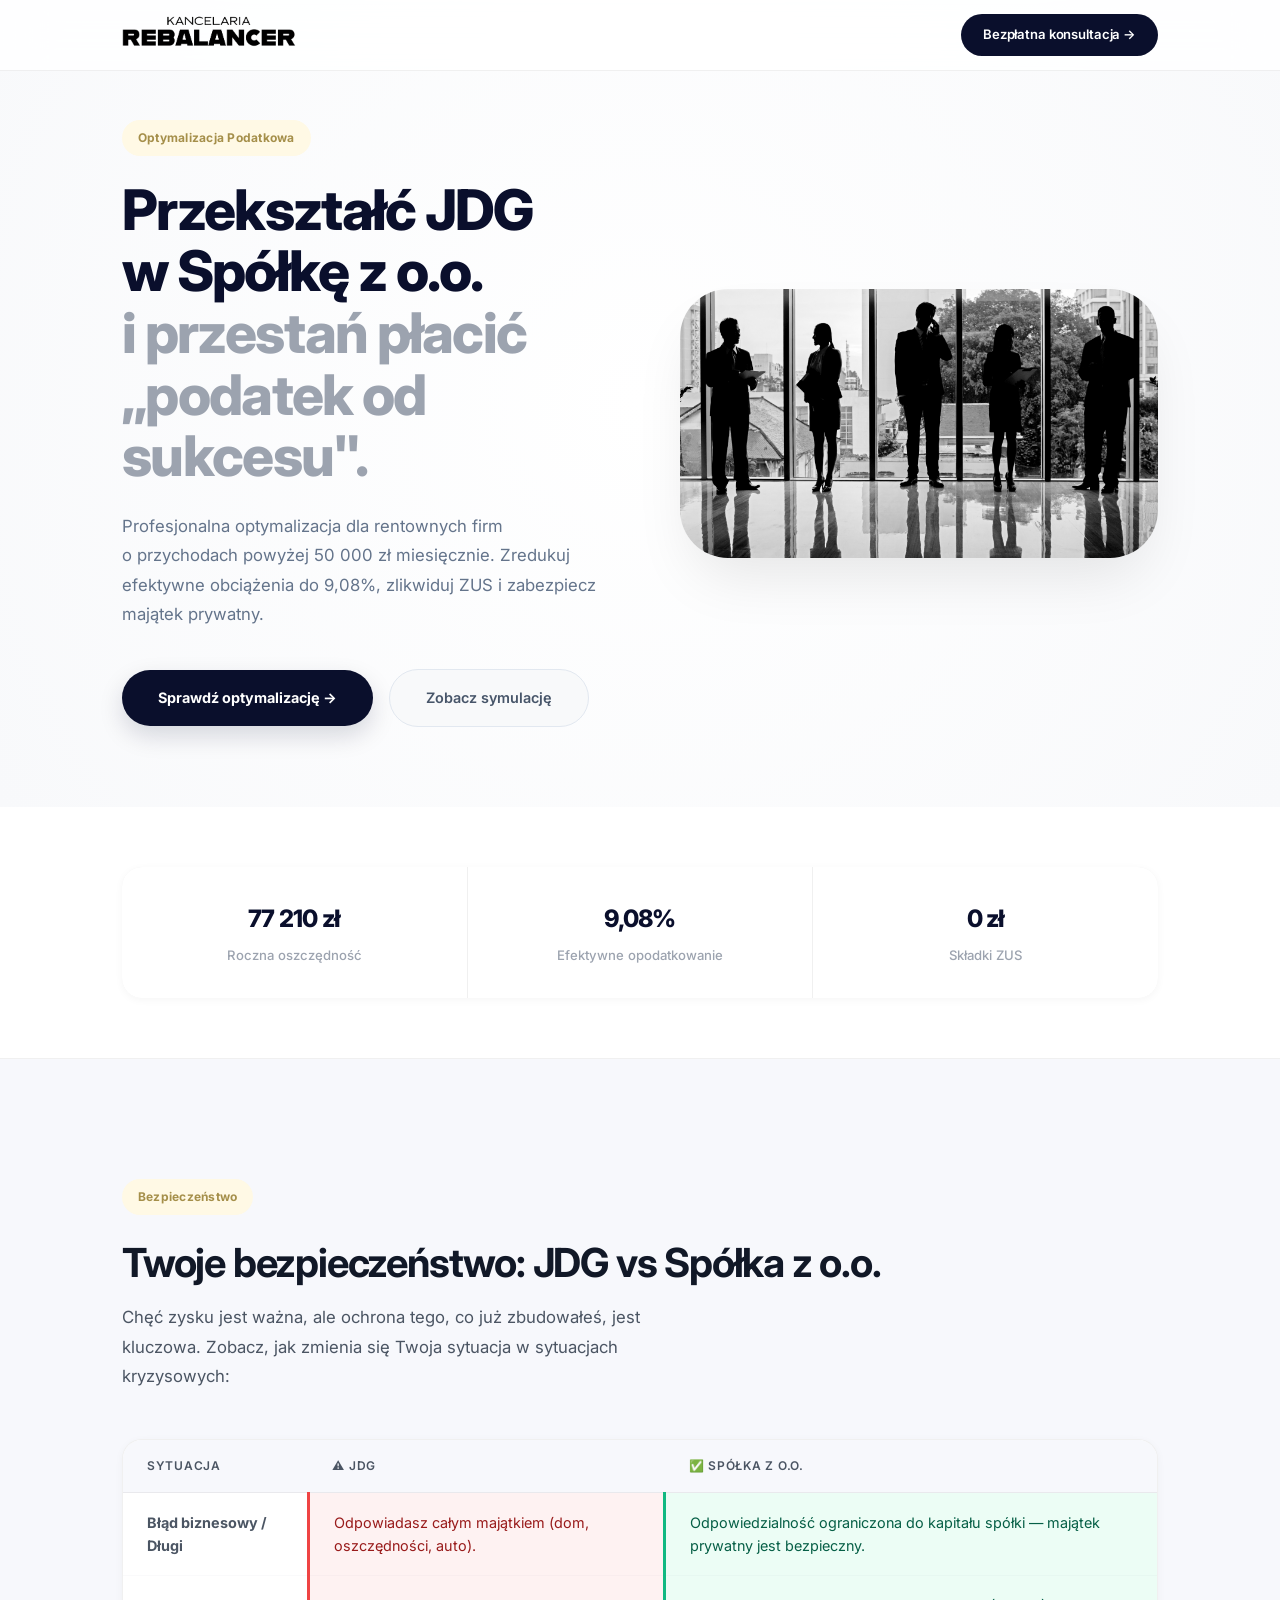
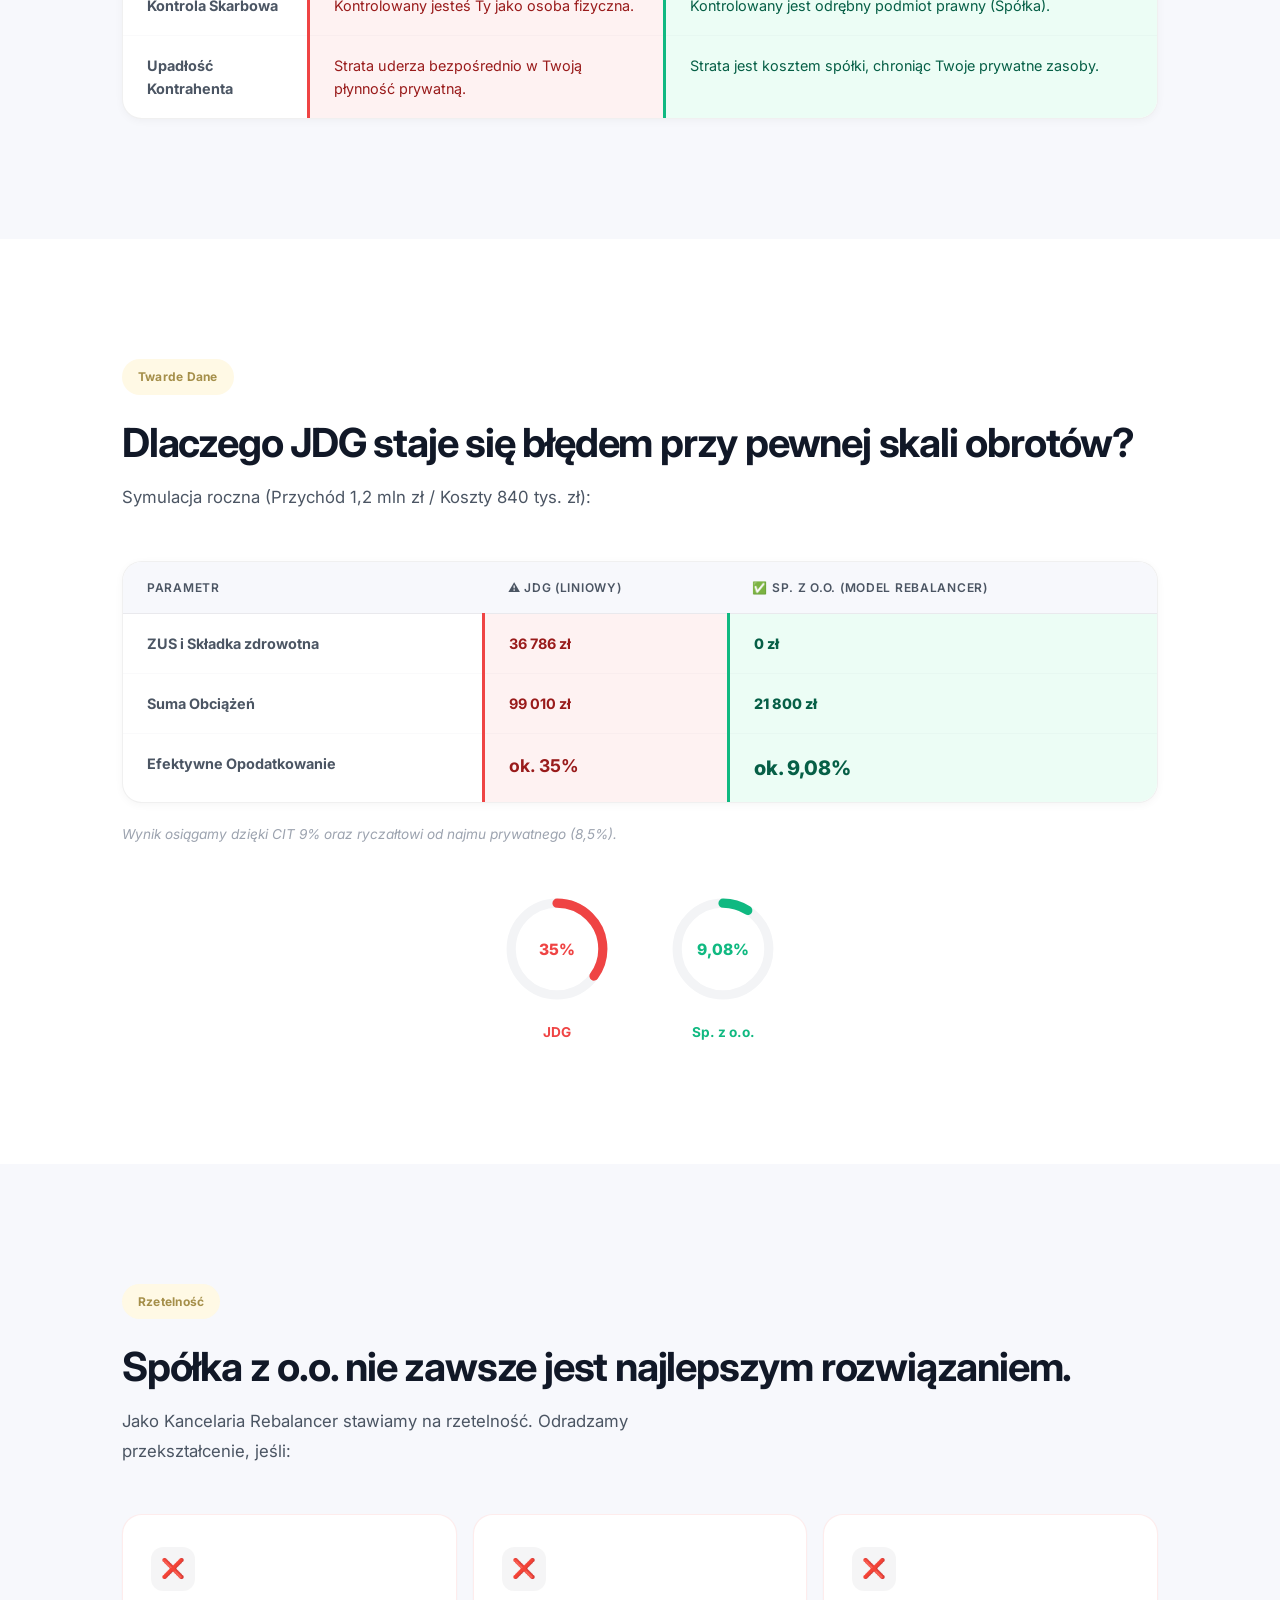
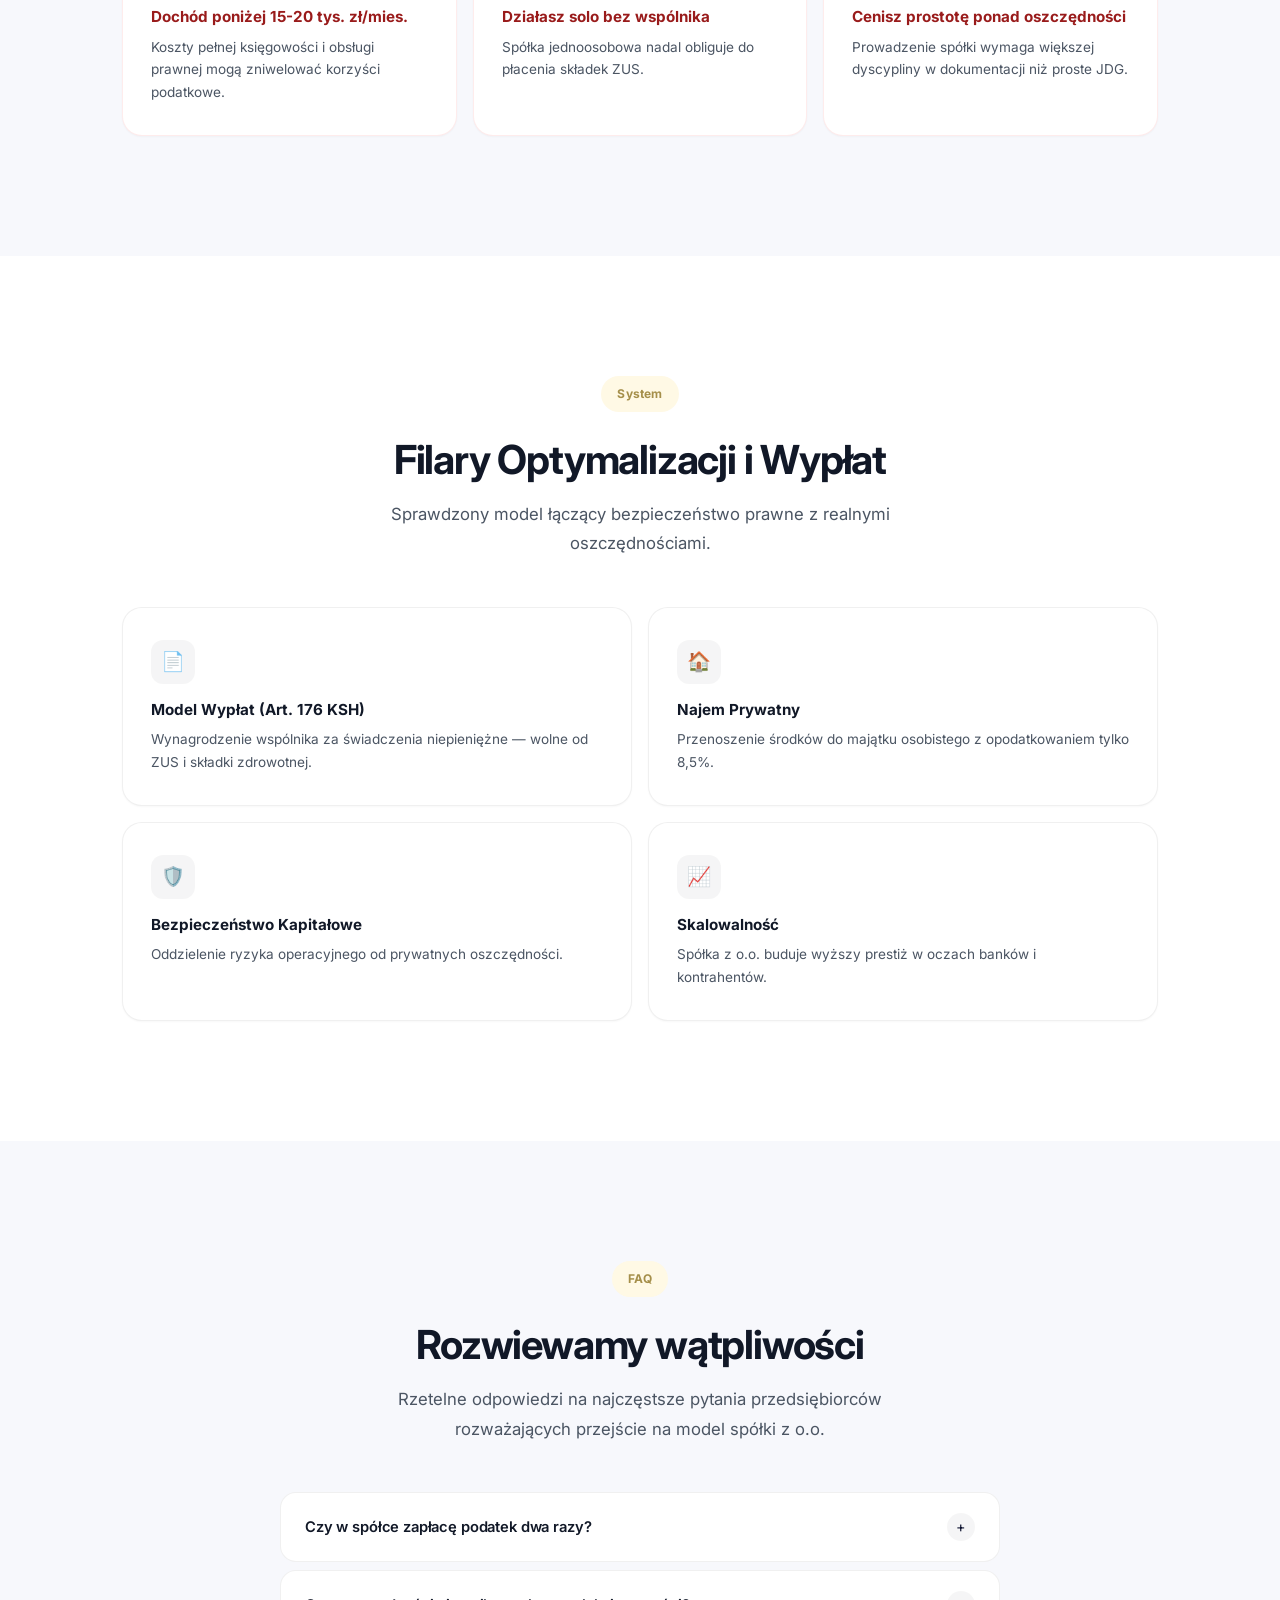
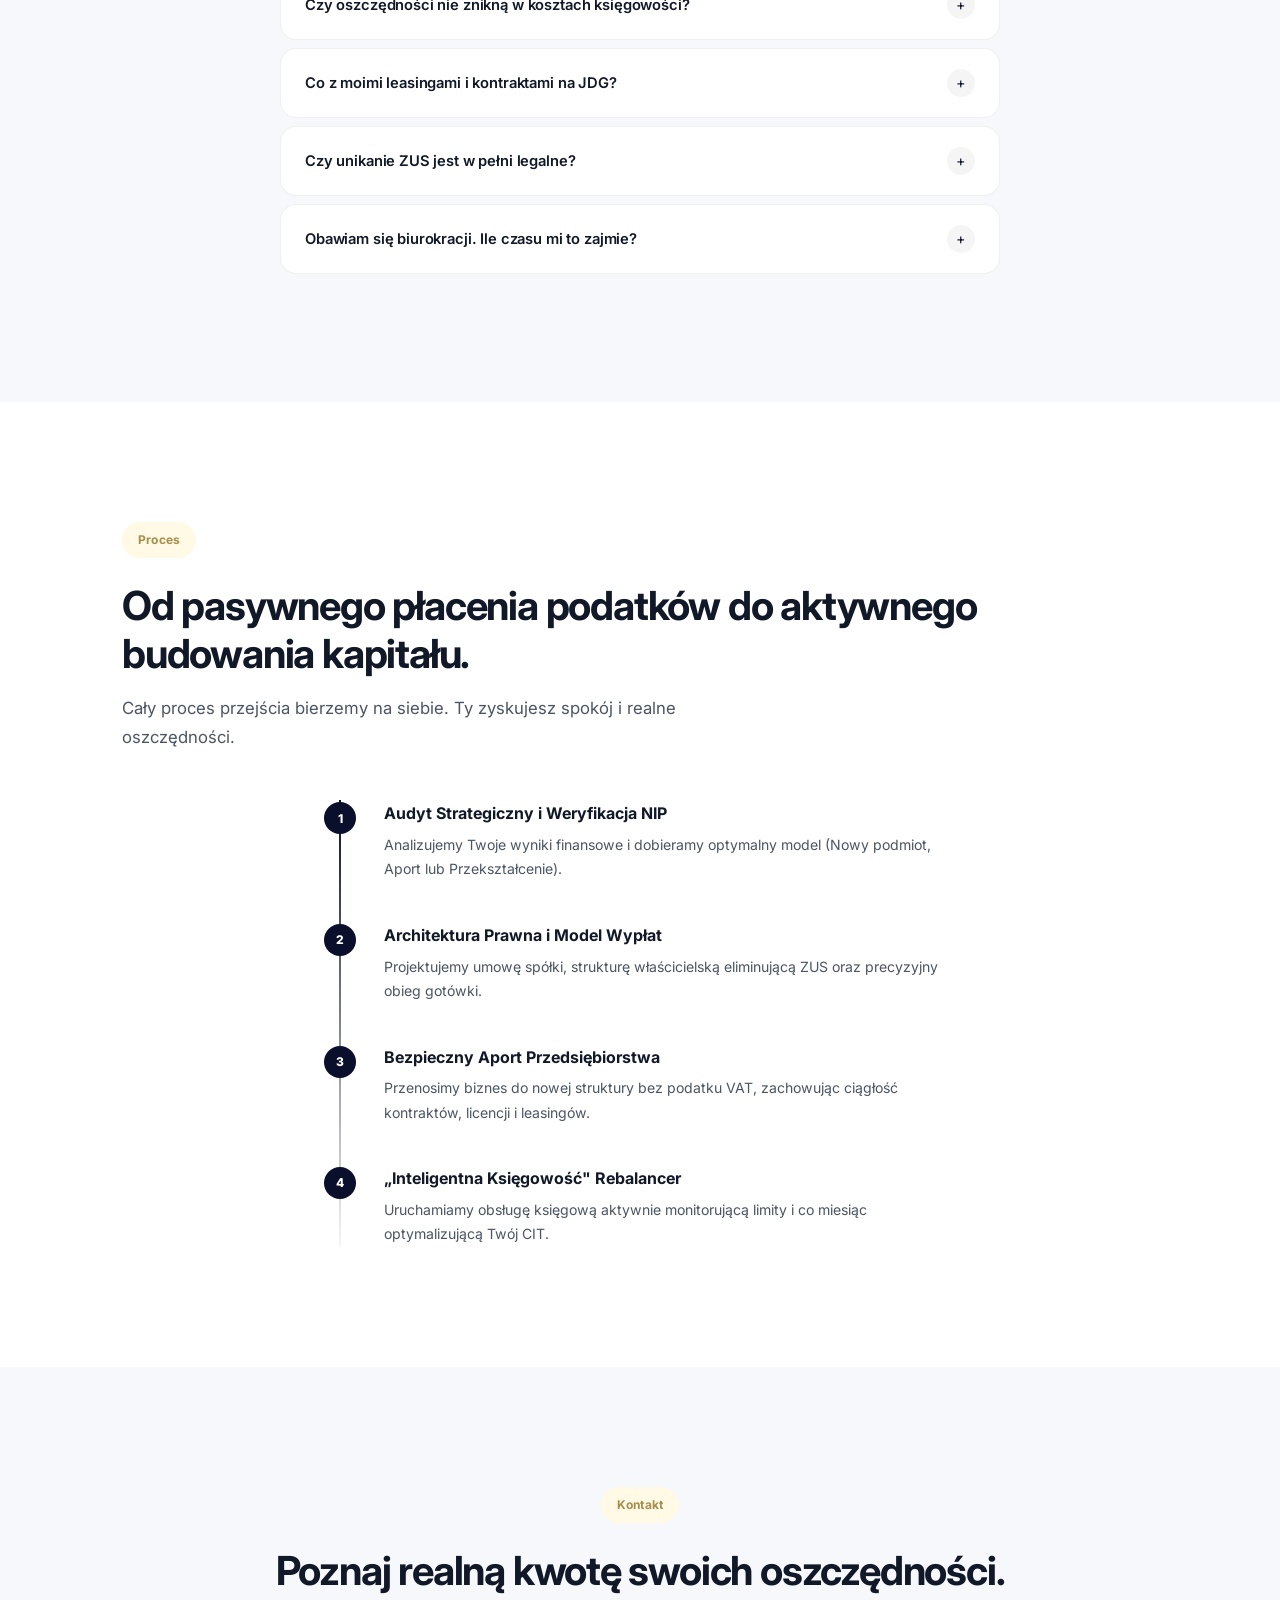
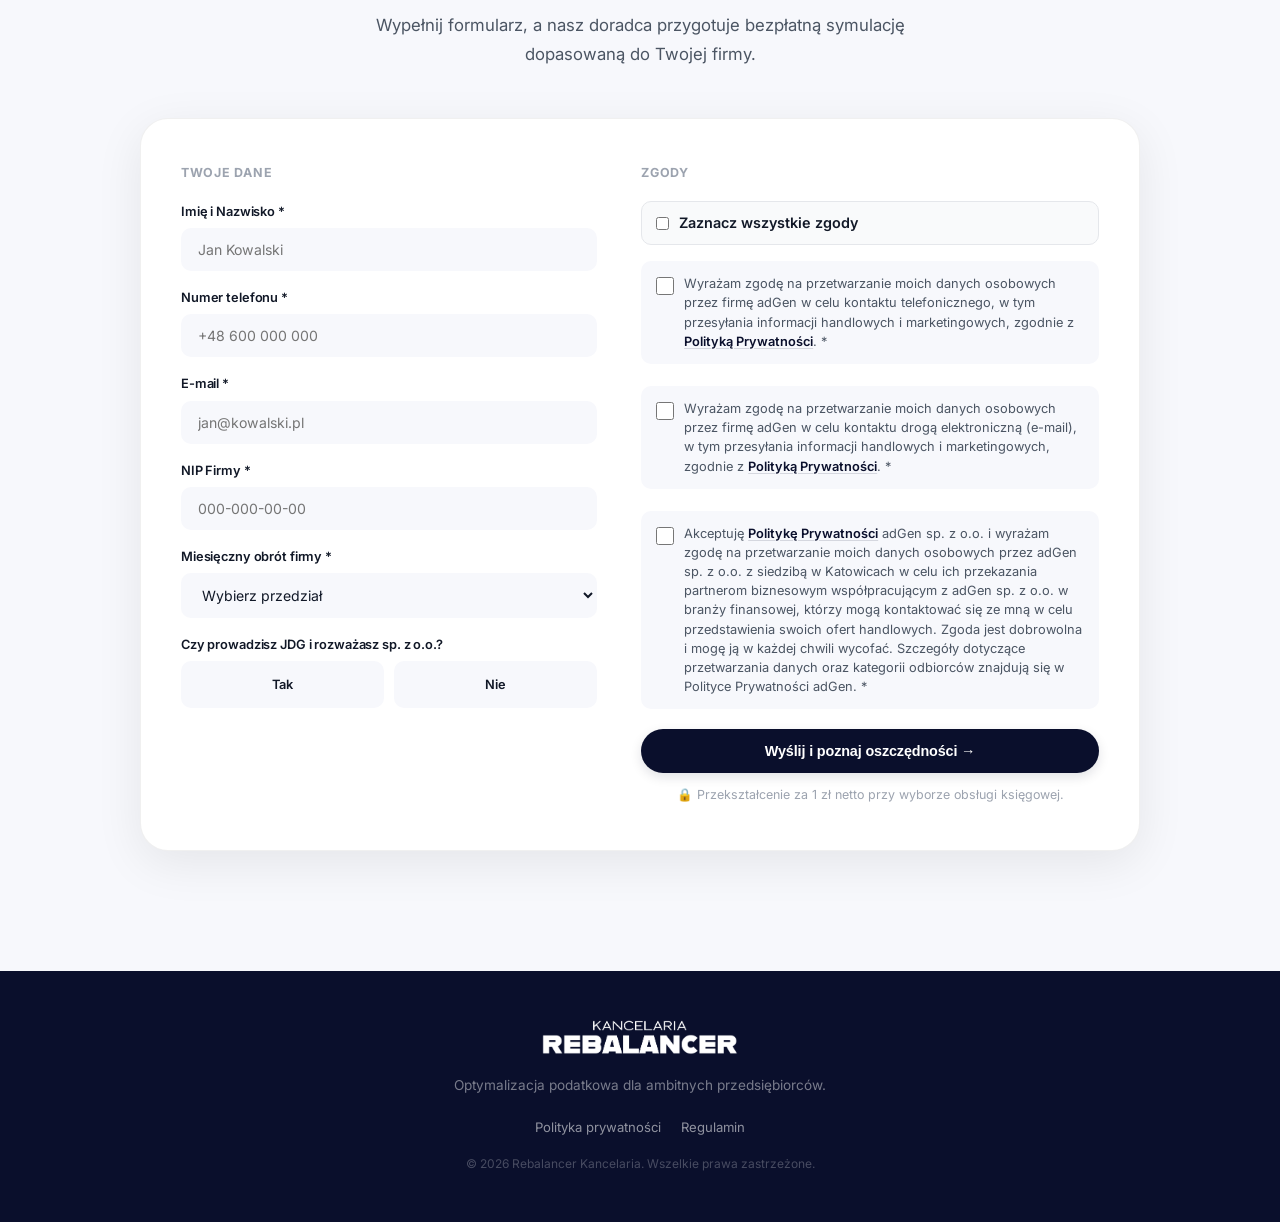
==== commit 08a8d020: "Update consent label for privacy policy agreement" ====
--- a/index.html
+++ b/index.html
@@ -451,8 +451,7 @@
                       Prywatności</a>. *</span></label>
                 <label class="consent-opt"><input type="checkbox" id="consentPartners" name="consentPartners"
                     required><span>Akceptuję <a href="polityka-prywatnosci.html" target="_blank"
-                      rel="noopener noreferrer">Politykę Prywatności</a> adGen sp. z o.o. oraz <a href="regulamin.html"
-                      target="_blank" rel="noopener noreferrer">Regulamin</a> i wyrażam zgodę na przetwarzanie moich
+                      rel="noopener noreferrer">Politykę Prywatności</a> adGen sp. z o.o. i wyrażam zgodę na przetwarzanie moich
                     danych osobowych przez adGen sp. z o.o. z siedzibą w Katowicach w celu ich przekazania partnerom
                     biznesowym współpracującym z adGen sp. z o.o. w branży finansowej, którzy mogą kontaktować się ze mną
                     w celu przedstawienia swoich ofert handlowych. Zgoda jest dobrowolna i mogę ją w każdej chwili
